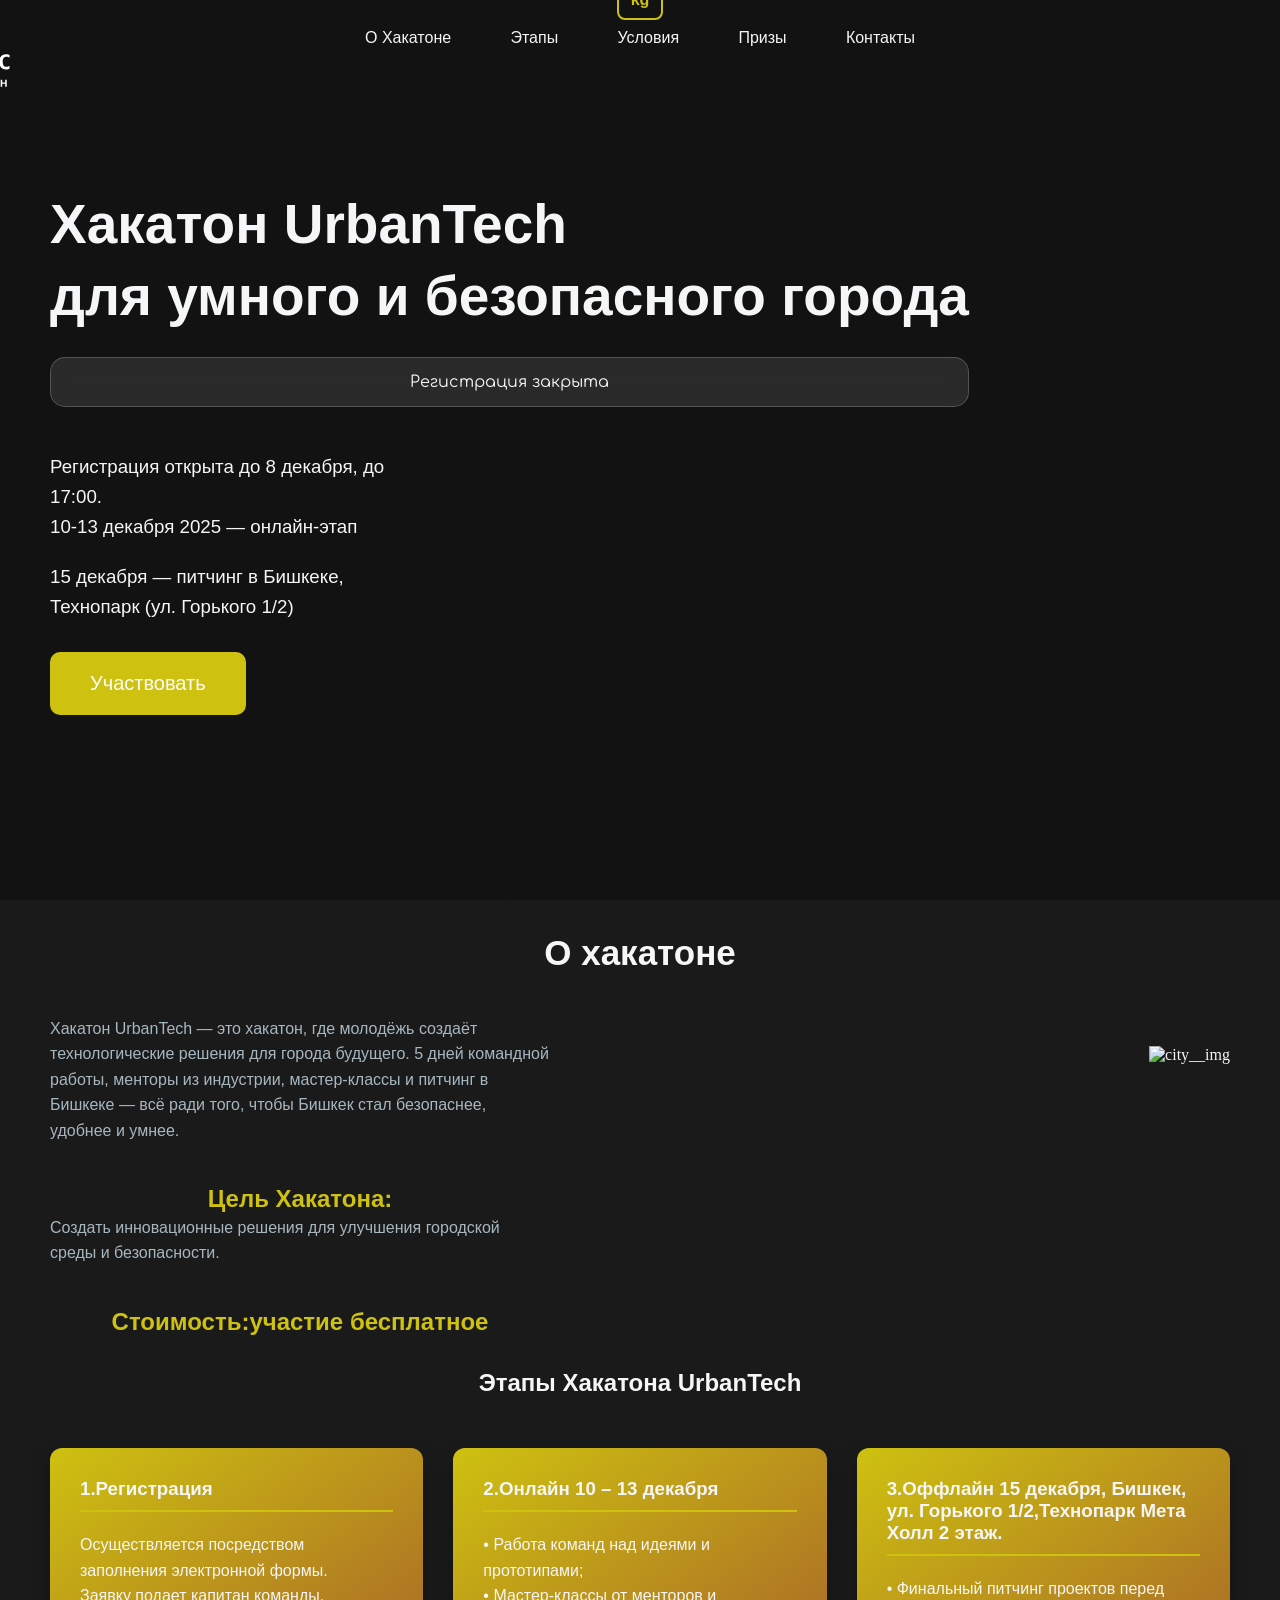
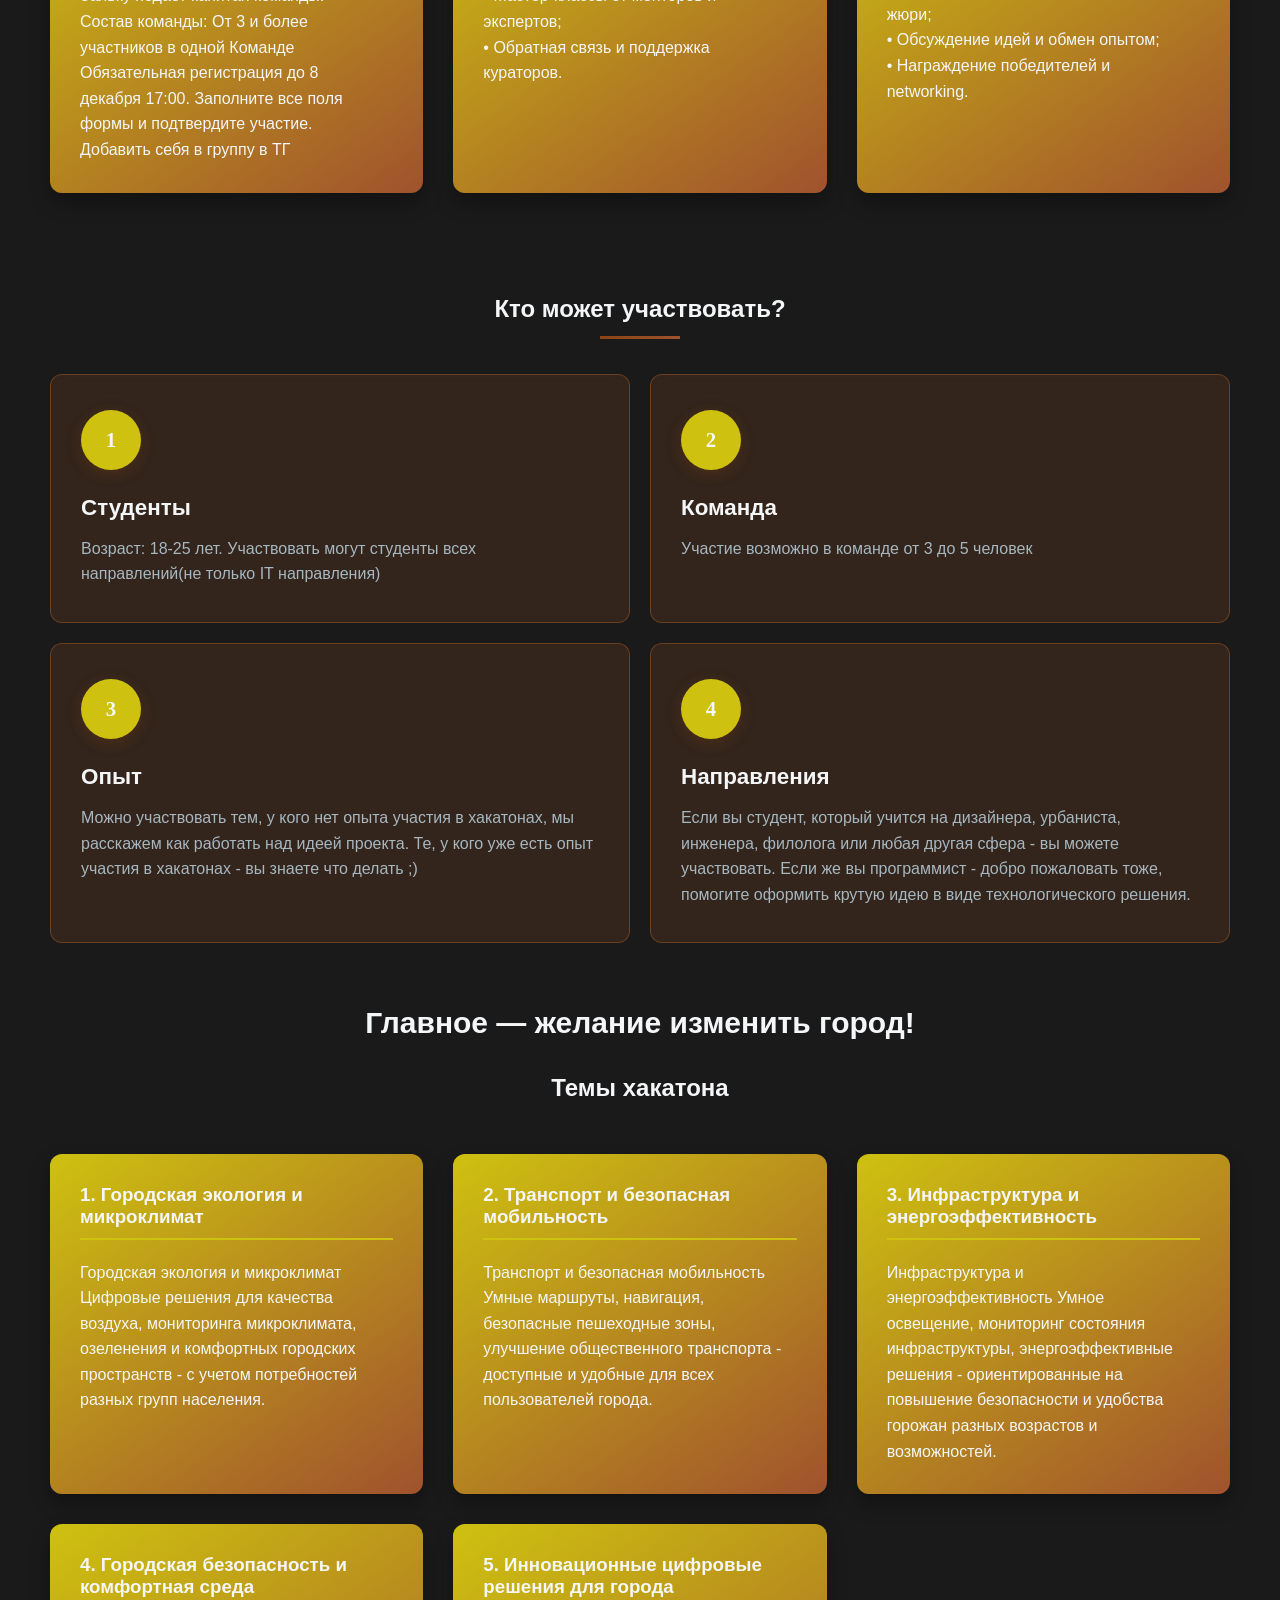
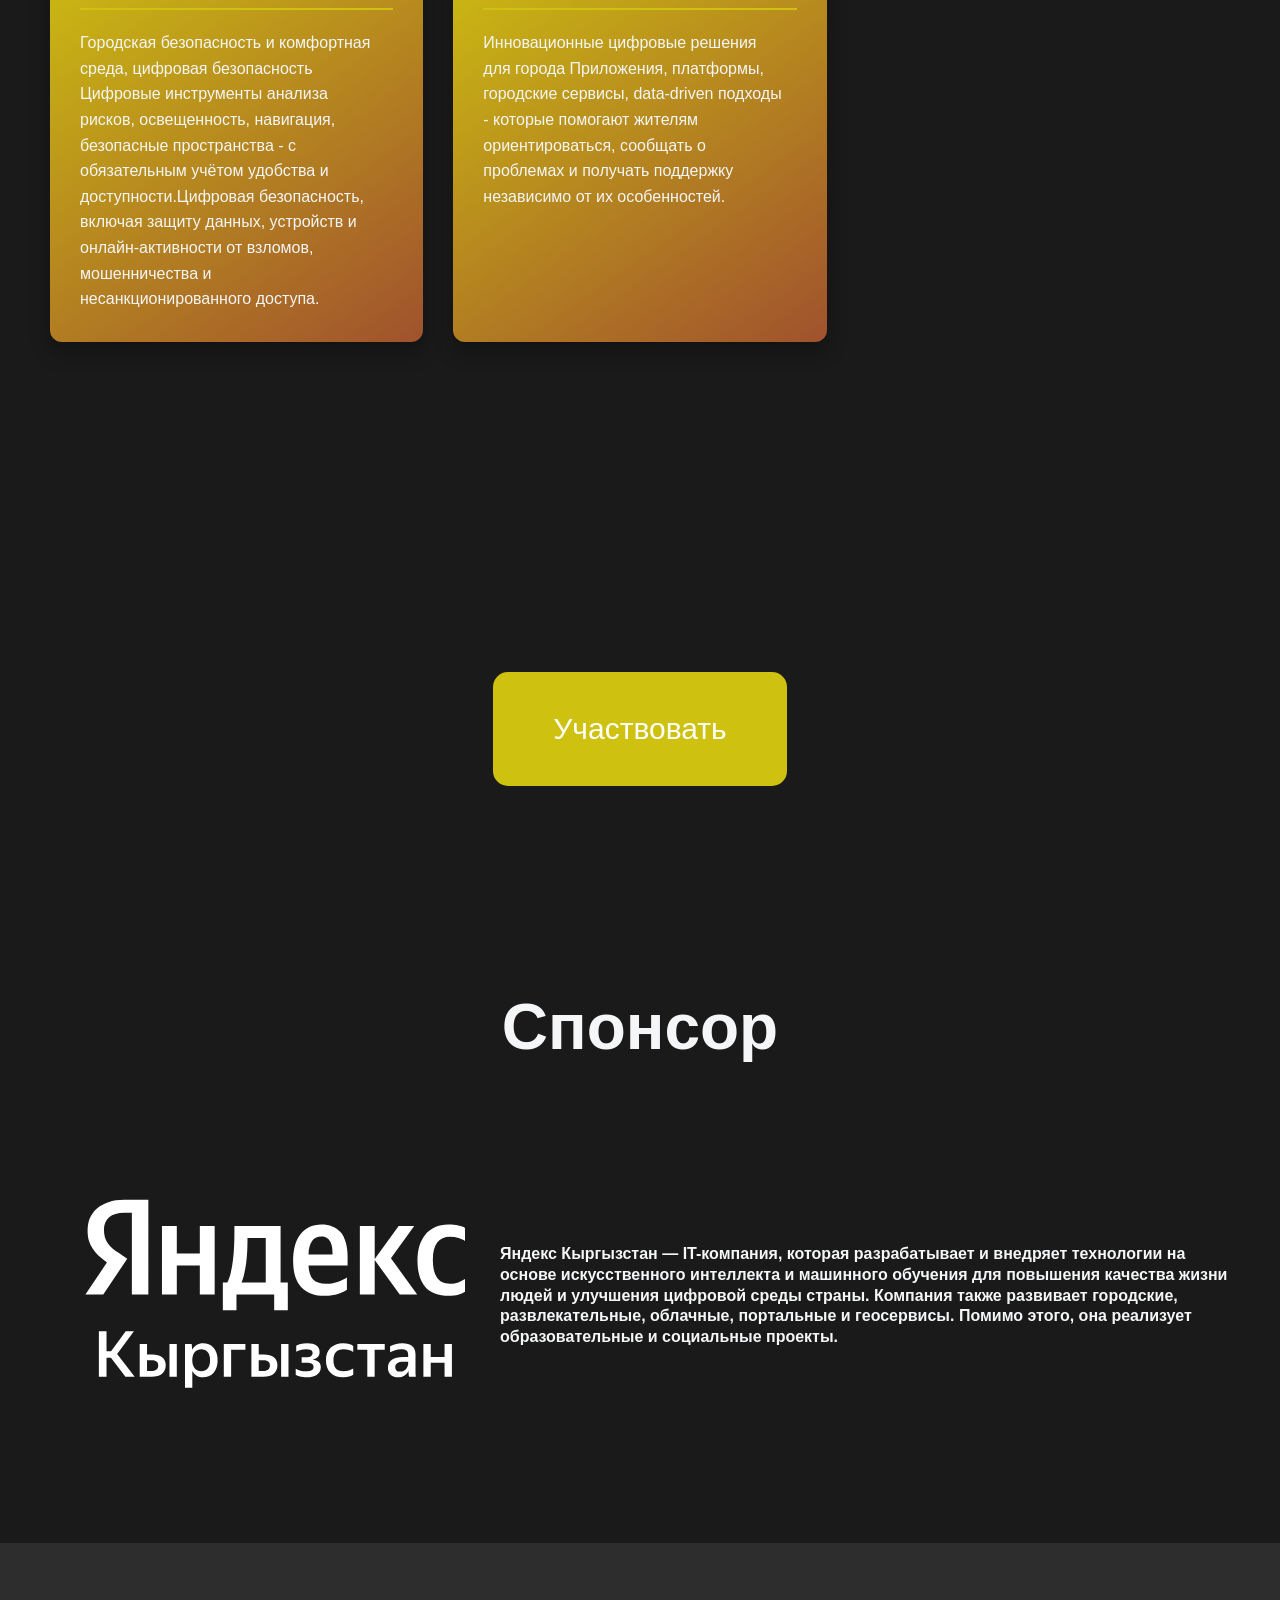
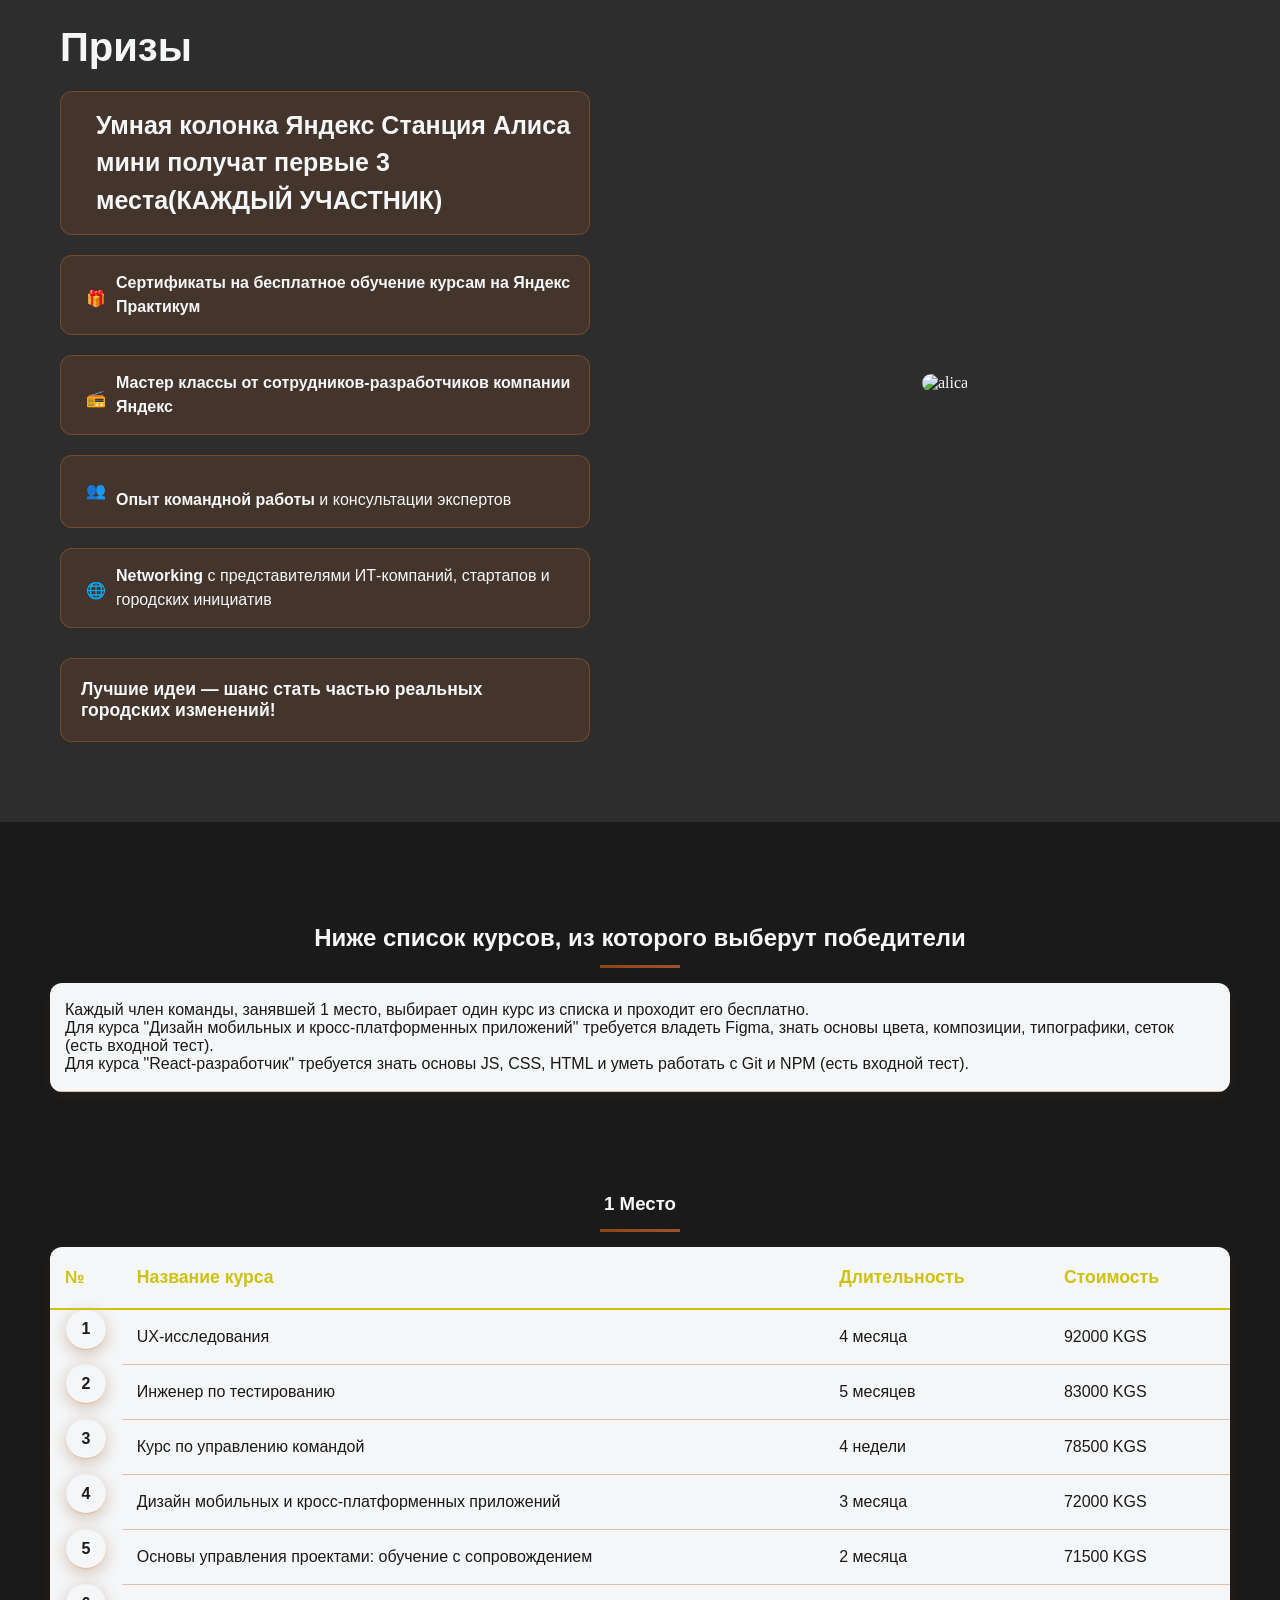
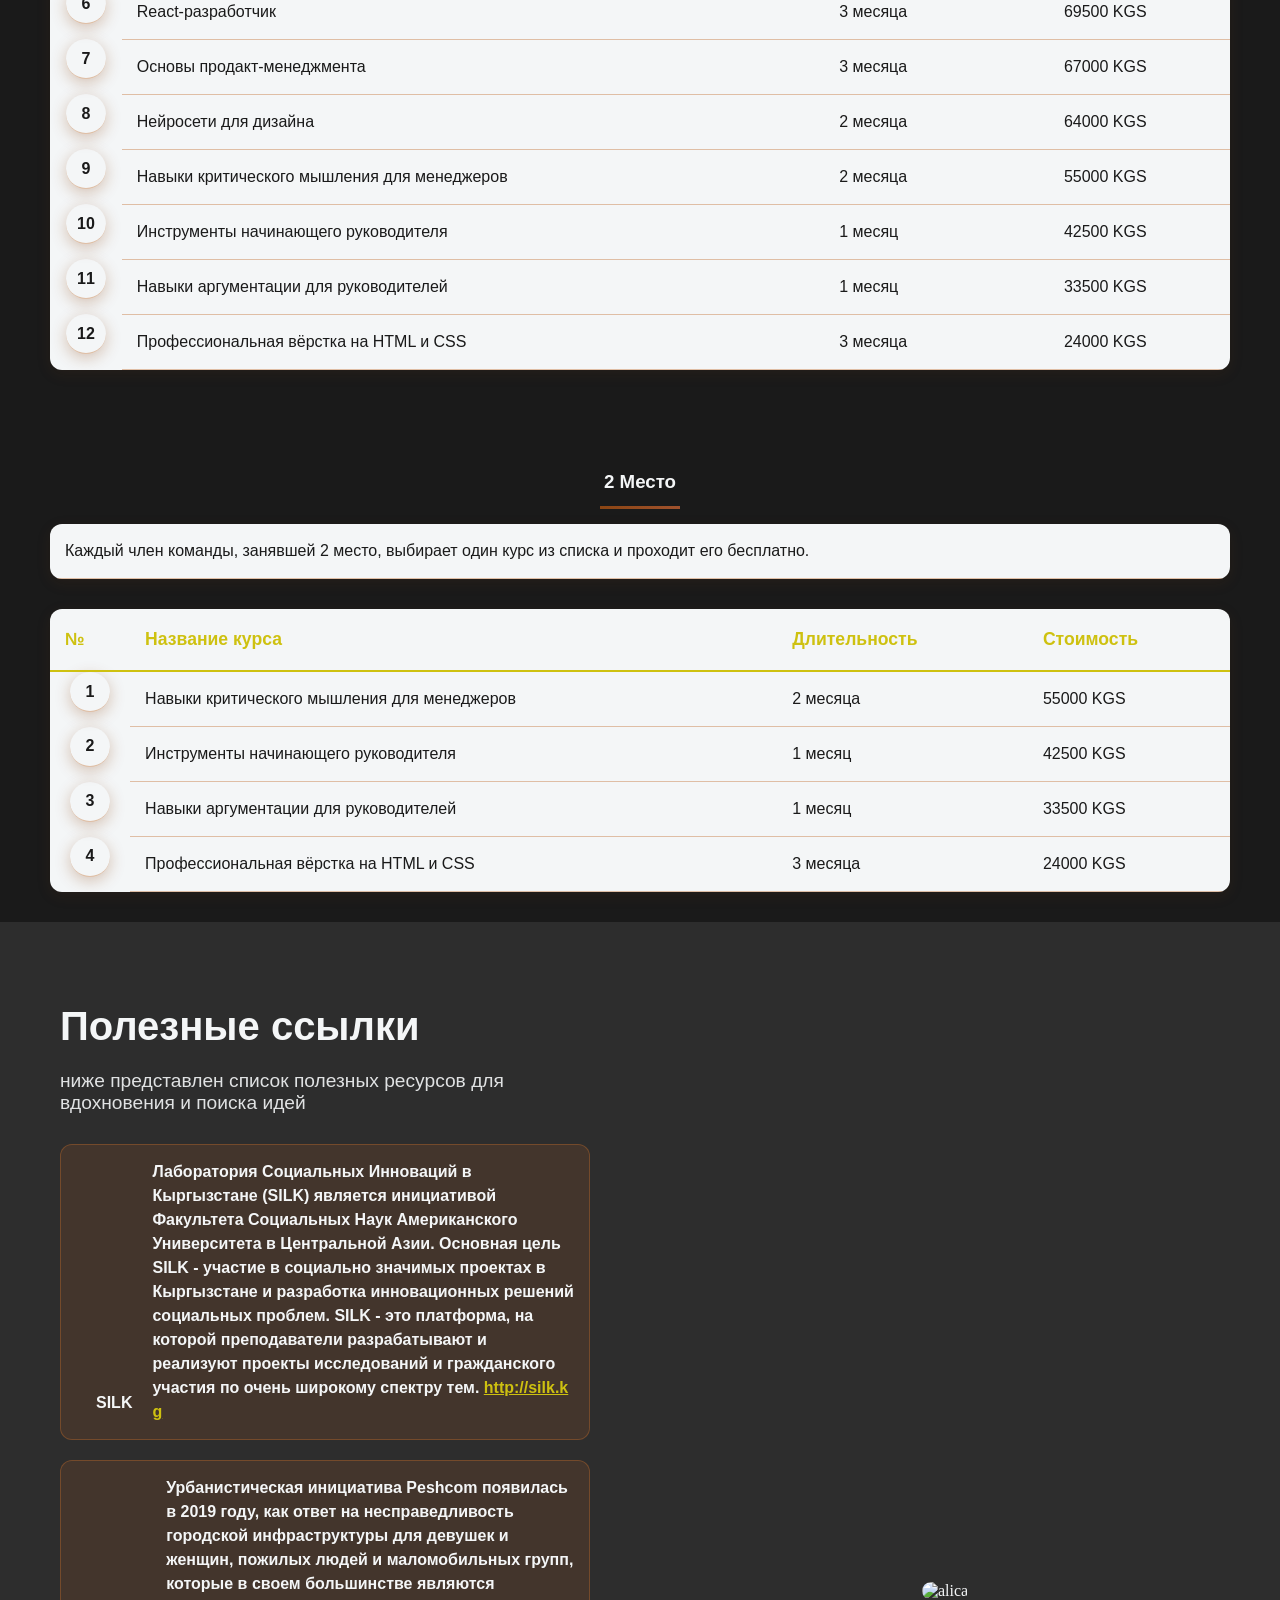
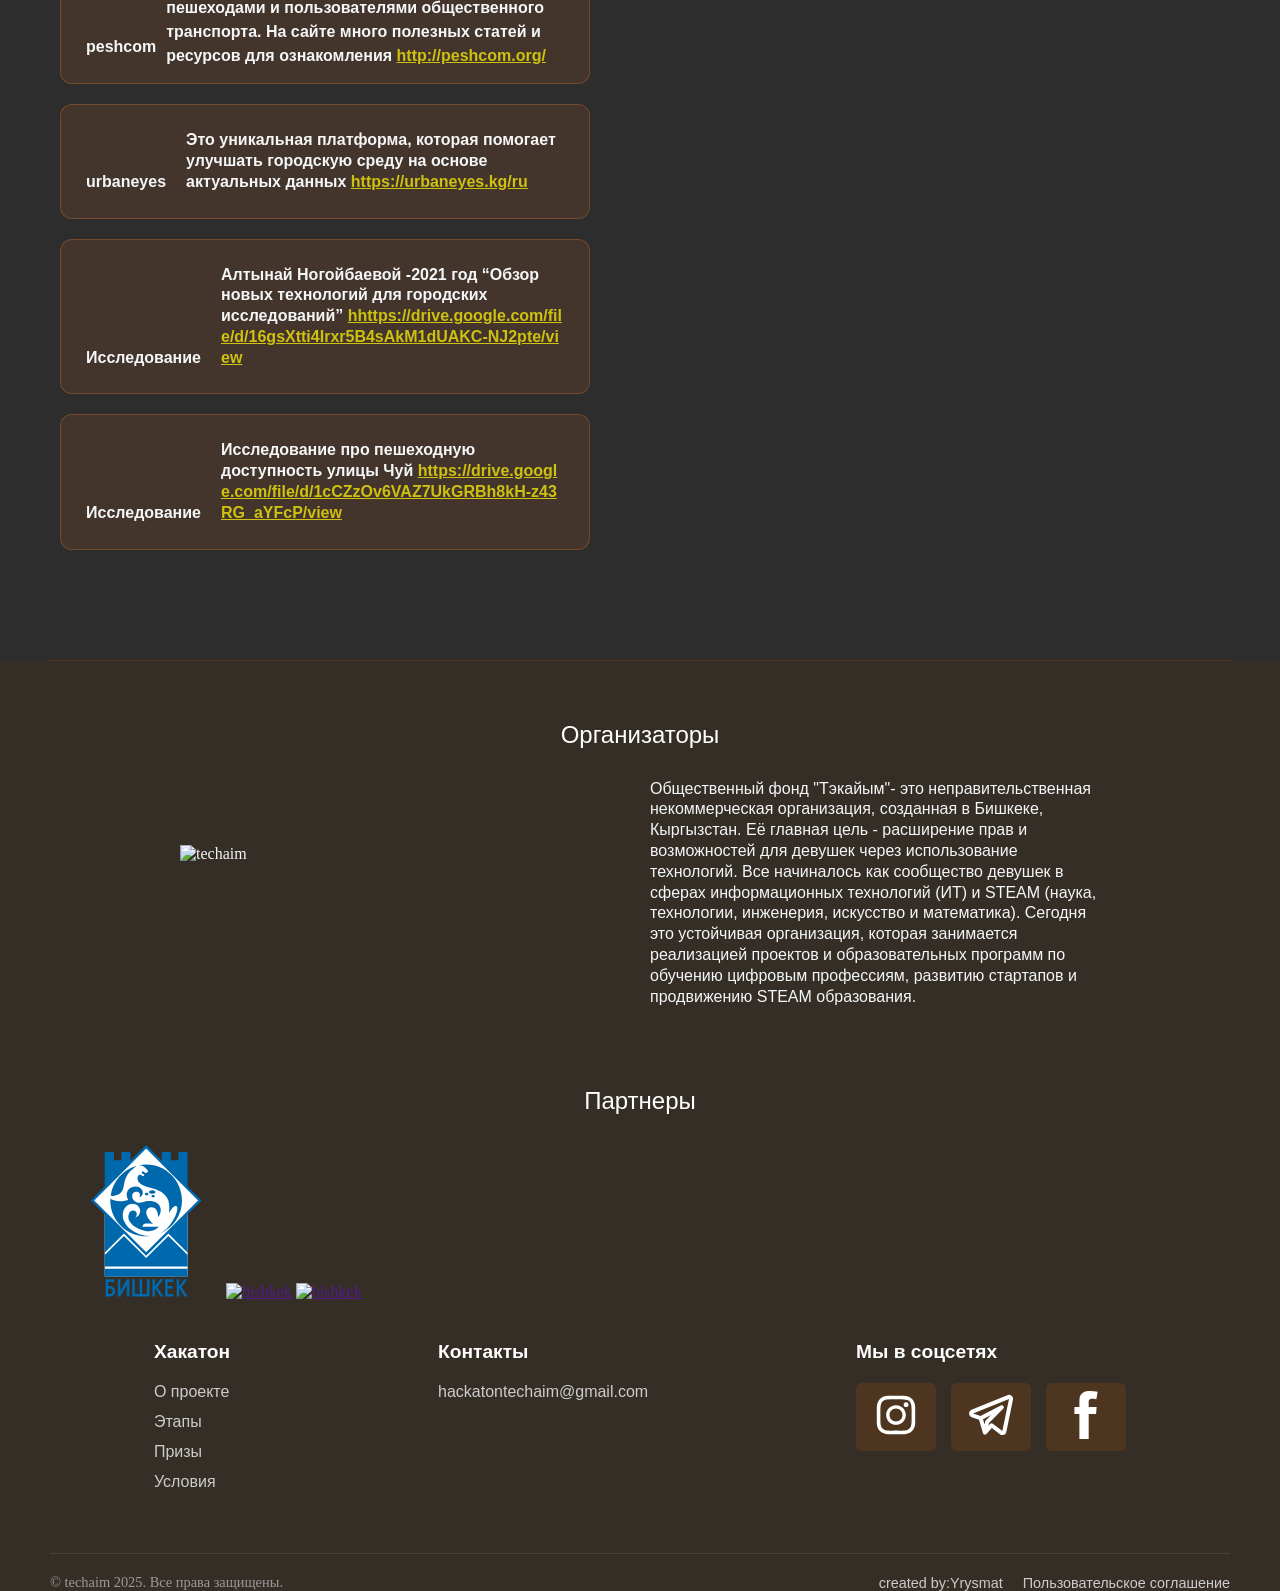
==== index.html @ 23bb6c8f "dgd" ====
<!DOCTYPE html>
<html lang="ru">
  <head>
    <meta charset="UTF-8" />
    <meta name="viewport" content="width=device-width, initial-scale=1" />
    <!-- Основные -->
<title>UrbanTech — хакатон для умного и безопасного города, Бишкек 2025</title>
<meta name="description" content="UrbanTech — хакатон для студентов и молодых специалистов: 10–13 дек (онлайн), финал 15 дек в Бишкеке. Проекты по экологии, транспорту, безопасности.">

<!-- Open Graph -->
<meta property="og:title" content="UrbanTech — хакатон: умный и безопасный город">
<meta property="og:description" content="Создавайте решения для города будущего. Онлайн: 10–13 декабря 2025. Финал: 15 декабря, Технопарк, Бишкек. Призы и поддержка от партнёров.">
<meta property="og:type" content="website">
<meta property="og:url" content="https://your-site.example/">
<meta property="og:image" content="https://your-site.example/img/hero.jpg">
<meta property="og:locale" content="ru_RU">

<!-- Twitter -->
<meta name="twitter:card" content="summary_large_image">
<meta name="twitter:title" content="UrbanTech — хакатон: умный и безопасный город">
<meta name="twitter:description" content="Онлайн 10–13 дек, финал 15 дек в Бишкеке. Решения для экологии, транспорта и безопасности. Участвуй!">
<meta name="twitter:image" content="https://your-site.example/img/hero.jpg">

    <!-- <link rel="stylesheet" href="./css/style.css" /> -->
    <link rel="stylesheet" href="./css/fonts.css" />
    <link rel="preconnect" href="https://fonts.googleapis.com" />
    <link rel="preconnect" href="https://fonts.gstatic.com" crossorigin />
    <link rel="icon" type="image/x-icon" href="./img/log.png">
    <link rel="apple-touch-icon" sizes="180x180" href="./img/log.png">

    <link
      href="https://fonts.googleapis.com/css2?family=Comfortaa:wght@300..700&family=IBM+Plex+Sans:ital,wght@0,100..700;1,100..700&display=swap"
      rel="stylesheet"
    />
  </head>
  <body>
    <header id="header">
      <div class="container">
        <div class="header">
          <button class="header__burger">
            <span class="header__burger-line"></span>
            <span class="header__burger-line"></span>
            <span class="header__burger-line"></span>
          </button>
          <a href="https://ya.ru" class="header__link"
            ><img src="./img/Кыргызстан/Лого.svg" alt="" class="header__img"
          /></a>
          <nav class="header__nav">
            <a class="header__link" href="#hero">О Хакатоне</a>
            <a class="header__link" href="#stages">Этапы</a>
            <a class="header__link" href="#conditions">Условия</a>
            <a class="header__link" href="#prize">Призы</a>
            <a class="header__link" href="#footer">Контакты</a>
          </nav>
          <a class="header__links" href="kg.html">kg</a>
          
        </div>
      </div>
    </header>
    <section id="hero">
      <div class="container">
        <div class="hero">
          <div class="hero__wrapper">
            <h1 class="hero__h1">
              Хакатон <span class="hero__h1-span">UrbanTech</span> <br />
              для умного и безопасного города
            </h1>
            <div class="countdown-timer">
              <div class="countdown-item">
                <span class="countdown-number" id="days">00</span>
                <span class="countdown-label">дней</span>
              </div>
              <div class="countdown-separator">:</div>
              <div class="countdown-item">
                <span class="countdown-number" id="hours">00</span>
                <span class="countdown-label">часов</span>
              </div>
              <div class="countdown-separator">:</div>
              <div class="countdown-item">
                <span class="countdown-number" id="minutes">00</span>
                <span class="countdown-label">мин</span>
              </div>
              <div class="countdown-separator">:</div>
              <div class="countdown-item">
                <span class="countdown-number" id="seconds">00</span>
                <span class="countdown-label">сек</span>
              </div>
            </div>
            <div class="hero__wrappers">
              <h3 class="hero__subtitle">
                 Регистрация открыта до 8 декабря, до 17:00. <br>10-13 декабря 2025 — онлайн-этап
              </h3>
              <h3 class="hero__subtitle">15 декабря — питчинг в Бишкеке, Технопарк (ул. Горького 1/2)</h3>
              <button class="hero__btn" onclick="window.location.href='https://forms.gle/tzse5ar69TwwAR65A'">Участвовать</button>
            </div>
          </div>
        </div>
      </div>
    </section>
    <section id="hacaton">
      <div class="container">
        <h2 class="hacaton__title">О хакатоне</h2>
        <div class="hacaton">
          <div class="hacaton__wrapper">
            <div class="hacaton__text">
              Хакатон UrbanTech — это хакатон, где молодёжь создаёт
              технологические решения для города будущего. 5 дней командной
              работы, менторы из индустрии, мастер-классы и питчинг в Бишкеке —
              всё ради того, чтобы Бишкек стал безопаснее, удобнее и умнее.
            </div>
            <h2 class="hacaton__subtitle" id="hacatitle">Цель Хакатона:</h2>
            <div class="hacaton__text">
              Создать инновационные решения для улучшения городской среды и
              безопасности.
              <h2 class="hacaton__subtitle">Стоимость:участие бесплатное</h2>
              
            </div>
          </div>
          <div class="hacaton__wrappers">
            <img src="https://i.ibb.co/YSgDrRB/7.png" alt="city__img" class="hacaton__img" />
          </div>
        </div>
      </div>
    </section>
    <section id="stages">
      <div class="container">
        <div class="stages">
          <h2 class="stages__title">Этапы Хакатона UrbanTech</h2>
          <div class="stages-grid">
            <div class="stages-div">
              <h3 class="stages__subtitle">1.Регистрация</h3>
              <p class="stages__text">
                Осуществляется посредством заполнения электронной формы. Заявку
                подает капитан команды. Состав команды: От 3 и более участников
                в одной Команде <br />
                Обязательная регистрация до 8 декабря 17:00. Заполните все поля
              формы и подтвердите участие. Добавить себя в группу в ТГ
              </p>
            </div>
            <div class="stages-div">
              <h3 class="stages__subtitle">2.Онлайн 10 – 13 декабря</h3>
              <p class="stages__text">
                • Работа команд над идеями и прототипами; <br />• Мастер-классы
                от менторов и экспертов; <br />• Обратная связь и поддержка
                кураторов.
              </p>
            </div>
            <div class="stages-div">
              <h3 class="stages__subtitle">
                3.Оффлайн 15 декабря, Бишкек,  ул. Горького 1/2,Технопарк Мета Холл 2 этаж.
              </h3>
              <p class="stages__text">
                • Финальный питчинг проектов перед жюри; <br />• Обсуждение идей
                и обмен опытом; <br />• Награждение победителей и networking.
              </p>
            </div>
          </div>
        </div>
      </div>
    </section>

    <section id="conditions">
      <div class="container">
        <h2 class="conditions__title">Кто может участвовать?</h2>
        <div class="conditions">
          <div class="conditions__card">
            <div class="conditions__icon">1</div>
            <h3 class="conditions__card-title">Студенты</h3>
            <p class="conditions__card-text">
              Возраст: 18-25 лет. Участвовать могут студенты всех
                направлений(не только IT направления) 
            </p>
          </div>
          <div class="conditions__card">
            <div class="conditions__icon">2</div>
            <h3 class="conditions__card-title">Команда</h3>
            <p class="conditions__card-text">
              Участие возможно в команде от 3 до 5 человек
            </p>
          </div>

          <div class="conditions__card">
            <div class="conditions__icon">3</div>
            <h3 class="conditions__card-title">Опыт</h3>
            <p class="conditions__card-text">
              Можно участвовать тем, у кого нет опыта участия в хакатонах, мы расскажем как работать над идеей проекта. Те, у кого уже есть опыт участия в хакатонах - вы знаете что делать ;) 
            </p>
          </div>

          <div class="conditions__card">
            <div class="conditions__icon">4</div>
            <h3 class="conditions__card-title">Направления</h3>
            <p class="conditions__card-text">
              Если вы студент, который учится на дизайнера, урбаниста, инженера, филолога или любая другая сфера - вы можете участвовать. Если же вы программист - добро пожаловать тоже, помогите оформить крутую идею в виде технологического решения.
              
            </p>
          </div>

          <h3 class="conditions__card-h3">Главное — желание изменить город!</h3>
        </div>
      </div>
    </section>
    <section id="stages">
      <div class="container">
        <div class="stages">
          <h2 class="stages__title">Темы хакатона</h2>
          <div class="stages-grid">
            <div class="stages-div">
              <h3 class="stages__subtitle">
                1. Городская экология и микроклимат
              </h3>
              <p class="stages__text">
                Городская экология и микроклимат Цифровые решения для
                качества воздуха, мониторинга микроклимата, озеленения и
                комфортных городских пространств - с учетом потребностей разных
                групп населения.
              </p>
            </div>
            <div class="stages-div">
              <h3 class="stages__subtitle">
                2. Транспорт и безопасная мобильность
              </h3>
              <p class="stages__text">
                 Транспорт и безопасная мобильность Умные маршруты, навигация,
                безопасные пешеходные зоны, улучшение общественного транспорта -
                доступные и удобные для всех пользователей города.
              </p>
            </div>
            <div class="stages-div">
              <h3 class="stages__subtitle">
                3. Инфраструктура и энергоэффективность
              </h3>
              <p class="stages__text">
                 Инфраструктура и энергоэффективность Умное освещение,
                мониторинг состояния инфраструктуры, энергоэффективные решения -
                ориентированные на повышение безопасности и удобства горожан
                разных возрастов и возможностей.
              </p>
            </div>
            <div class="stages-div">
              <h3 class="stages__subtitle">
                4. Городская безопасность и комфортная среда
              </h3>
              <p class="stages__text">
                Городская безопасность и комфортная среда, цифровая
                безопасность Цифровые инструменты анализа рисков, освещенность,
                навигация, безопасные пространства - с обязательным учётом
                удобства и доступности.Цифровая безопасность, включая защиту
                данных, устройств и онлайн-активности от взломов, мошенничества
                и несанкционированного доступа.
              </p>
            </div>
            <div class="stages-div">
              <h3 class="stages__subtitle">
                5. Инновационные цифровые решения для города
              </h3>
              <p class="stages__text">
                 Инновационные цифровые решения для города Приложения,
                платформы, городские сервисы, data-driven подходы - которые
                помогают жителям ориентироваться, сообщать о проблемах и
                получать поддержку независимо от их особенностей.
              </p>
            </div>
          </div>
        </div>
      </div>
    </section>
   
   
    <div class="container">
      <div class="btn"><button class="btn_t" onclick="window.location.href='https://forms.gle/tzse5ar69TwwAR65A'">Участвовать</button></div>
    </div>
    <section class="yandex">
      <div class="container">
        <h2 class="yandex__h2">Спонсор</h2>
        <div class="yandex">
          <div class="yandex__wrap">
            <a href="https://ya.ru" class="yandex__link"
              ><img
                src="./img/Кыргызстан/Лого.svg"
                class="yandex__img"
                alt="yandex"
              />
            </a>
          </div>
          <div class="yandex__wrapper">
            <h2 class="yandex__title">
              
            </h2>
            <p class="yandex__title">
              Яндекс Кыргызстан — IT-компания, которая разрабатывает и внедряет
              технологии на основе искусственного интеллекта и машинного
              обучения для повышения качества жизни людей и улучшения цифровой
              среды страны. Компания также развивает городские, развлекательные,
              облачные, портальные и геосервисы. Помимо этого, она реализует
              образовательные и социальные проекты.
            </p>
          </div>
        </div>
      </div>
    </section>
    <section class="prize" id="prize">
      <div class="container">
        <div class="prize__content">
          <h2 class="prize__title">Призы </h2>

          <ul class="prize__list">
            <li class="prize__item">
              <span class="prize__icon"><i class="fa-solid fa-award"></i></span>
              <div class="prize__texts">
                <strong
                  >Умная колонка Яндекс Станция Алиса мини получат первые 3
                  места(КАЖДЫЙ УЧАСТНИК)</strong
                >
              </div>
            </li>

            <li class="prize__item">
              <span class="prize__icon">🎁</span>
              <div class="prize__text">
                <strong
                  >Сертификаты на бесплатное обучение курсам на Яндекс Практикум
                </strong>
              </div>
            </li>

            <li class="prize__item">
              <span class="prize__icon">📻</span>
              <div class="prize__text">
                <strong
                  >Мастер классы от сотрудников-разработчиков компании
                  Яндекс</strong
                >
              </div>
            </li>

            <li class="prize__item">
              <span class="prize__icon">👥</span>
              <div class="prize__text">
                <strong>Опыт командной работы</strong> и консультации экспертов
              </div>
            </li>

            <li class="prize__item">
              <span class="prize__icon">🌐</span>
              <div class="prize__text">
                <strong>Networking</strong> с представителями ИТ-компаний,
                стартапов и городских инициатив
              </div>
            </li>
          </ul>

          <div class="prize__highlight">
            Лучшие идеи — шанс стать частью реальных городских изменений!
          </div>
        </div>

        <div class="prize__visual">
          <div class="prize__image">
            <img src="https://i.ibb.co/p6pmJTKW/alica.jpg" alt="alica" class="prize__img" />
          </div>
        </div>
      </div>
    </section>
    <section id="conditions">
      <div class="container">
        <h2 class="conditions__title">
          Ниже список курсов, из которого выберут победители
        </h2>
        <div class="conditions-info">
          <table>
            <tbody>
              <tr>
                <td>
                  Каждый член команды, занявшей 1 место, выбирает один курс из
                  списка и проходит его бесплатно. <br />
                  Для курса "Дизайн мобильных и кросс-платформенных приложений"
                  требуется владеть Figma, знать основы цвета, композиции,
                  типографики, сеток (есть входной тест). <br />
                  Для курса "React-разработчик" требуется знать основы JS, CSS,
                  HTML и уметь работать с Git и NPM (есть входной тест).
                </td>
              </tr>
            </tbody>
          </table>
        </div>
        <h3 class="conditions__subtitle">1 Место</h3>
        <div class="conditions-table">
          <table>
            <thead>
              <tr>
                <th>№</th>
                <th>Название курса</th>
                <th>Длительность</th>
                <th>Стоимость</th>
              </tr>
            </thead>
            <tbody>
              <tr>
                <td class="conditions-table__number">1</td>
                <td>
                  <a
                    href="https://practicum.yandex.ru/user-experience-research/?from=catalog"
                    class="conditions-info-a"
                    >UX‑исследования</a
                  >
                </td>
                <td>4 месяца</td>
                <td>92000 KGS</td>
              </tr>
              <tr>
                <td class="conditions-table__number">2</td>
                <td>
                  <a
                    href="https://practicum.yandex.ru/courses/qa-engineer-test/?from=catalog"
                    class="conditions-info-a"
                    >Инженер по тестированию</a
                  >
                </td>
                <td>5 месяцев</td>
                <td>83000 KGS</td>
              </tr>
              <tr>
                <td class="conditions-table__number">3</td>
                <td>
                  <a
                    href="https://practicum.yandex.ru/team-management/?from=catalog"
                    class="conditions-info-a"
                    >Курс по управлению командой</a
                  >
                </td>
                <td>4 недели</td>
                <td>78500 KGS</td>
              </tr>
              <tr>
                <td class="conditions-table__number">4</td>
                <td>
                  <a
                    href="https://practicum.yandex.ru/mobile-app-design/"
                    class="conditions-info-a"
                    >Дизайн мобильных и кросс-платформенных приложений</a
                  >
                </td>
                <td>3 месяца</td>
                <td>72000 KGS</td>
              </tr>
              <tr>
                <td class="conditions-table__number">5</td>
                <td>
                  <a
                    href="https://practicum.yandex.ru/project-management-basics/?from=catalog"
                    class="conditions-info-a"
                    >Основы управления проектами: обучение с сопровождением</a
                  >
                </td>
                <td>2 месяца</td>
                <td>71500 KGS</td>
              </tr>
              <tr>
                <td class="conditions-table__number">6</td>
                <td>
                  <a
                    href="https://practicum.yandex.ru/react/?from=catalog"
                    class="conditions-info-a"
                    >React-разработчик</a
                  >
                </td>
                <td>3 месяца</td>
                <td>69500 KGS</td>
              </tr>
              <tr>
                <td class="conditions-table__number">7</td>
                <td>
                  <a
                    href="https://practicum.yandex.ru/product-approach/?from=catalog"
                    class="conditions-info-a"
                    >Основы продакт-менеджмента</a
                  >
                </td>
                <td>3 месяца</td>
                <td>67000 KGS</td>
              </tr>
              <tr>
                <td class="conditions-table__number">8</td>
                <td>
                  <a
                    href="https://practicum.yandex.ru/ai-tools-for-designers/?from=catalog"
                    class="conditions-info-a"
                    >Нейросети для дизайна</a
                  >
                </td>
                <td>2 месяца</td>
                <td>64000 KGS</td>
              </tr>
              <tr>
                <td class="conditions-table__number">9</td>
                <td>
                  <a
                    href="https://practicum.yandex.ru/thinking/?from=catalog"
                    class="conditions-info-a"
                    >Навыки критического мышления для менеджеров</a
                  >
                </td>
                <td>2 месяца</td>
                <td>55000 KGS</td>
              </tr>
              <tr>
                <td class="conditions-table__number">10</td>
                <td>
                  <a
                    href="https://practicum.yandex.ru/catalog/?from=main_programming_card&searchText=инструменты+начинающего+руководителя"
                    class="conditions-info-a"
                    >Инструменты начинающего руководителя</a
                  >
                </td>
                <td>1 месяц</td>
                <td>42500 KGS</td>
              </tr>
              <tr>
                <td class="conditions-table__number">11</td>
                <td>
                  <a
                    href="https://practicum.yandex.ru/argumentation/?from=catalog"
                    class="conditions-info-a"
                    >Навыки аргументации для руководителей</a
                  >
                </td>
                <td>1 месяц</td>
                <td>33500 KGS</td>
              </tr>
              <tr>
                <td class="conditions-table__number">12</td>
                <td>
                  <a
                    href="https://practicum.yandex.ru/html-css/?from=catalog"
                    class="conditions-info-a"
                    >Профессиональная вёрстка на HTML и CSS</a
                  >
                </td>
                <td>3 месяца</td>
                <td>24000 KGS</td>
              </tr>
            </tbody>
          </table>
        </div>

        <h3 class="conditions__subtitle">2 Место</h3>
        <div class="conditions-info">
          <table>
            <tbody>
              <tr>
                <td>
                  Каждый член команды, занявшей 2 место, выбирает один курс из
                  списка и проходит его бесплатно.
                </td>
              </tr>
            </tbody>
          </table>
        </div>
        <div class="conditions-table">
          <table>
            <thead>
              <tr>
                <th>№</th>
                <th>Название курса</th>
                <th>Длительность</th>
                <th>Стоимость</th>
              </tr>
            </thead>
            <tbody>
              <tr>
                <td class="conditions-table__number">1</td>
                <td>
                  <a
                    href="https://practicum.yandex.ru/thinking/?from=catalog"
                    class="conditions-info-a"
                    >Навыки критического мышления для менеджеров</a
                  >
                </td>
                <td>2 месяца</td>
                <td>55000 KGS</td>
              </tr>
              <tr>
                <td class="conditions-table__number">2</td>
                <td>
                  <a
                    href="https://practicum.yandex.ru/catalog/?from=main_programming_card&searchText=инструменты+начинающего+руководителя"
                    class="conditions-info-a"
                    >Инструменты начинающего руководителя</a
                  >
                </td>
                <td>1 месяц</td>
                <td>42500 KGS</td>
              </tr>
              <tr>
                <td class="conditions-table__number">3</td>
                <td>
                  <a
                    href="https://practicum.yandex.ru/argumentation/?from=catalog"
                    class="conditions-info-a"
                    >Навыки аргументации для руководителей</a
                  >
                </td>
                <td>1 месяц</td>
                <td>33500 KGS</td>
              </tr>
              <tr>
                <td class="conditions-table__number">4</td>
                <td>
                  <a
                    href="https://practicum.yandex.ru/html-css/?from=catalog"
                    class="conditions-info-a"
                    >Профессиональная вёрстка на HTML и CSS</a
                  >
                </td>
                <td>3 месяца</td>
                <td>24000 KGS</td>
              </tr>
            </tbody>
          </table>
        </div>

      
      </div>
    </section>
    <section class="prize">
      <div class="container">
        <div class="prize__content">
          <h2 class="prize__title">Полезные ссылки </h2>
          <p class="prize__subtitle"> ниже представлен список полезных ресурсов для вдохновения и поиска идей</p>

          <ul class="prize__list">
            <li class="prize__item">
              <a href="http://silk.kg" class="prize__icon"
                ><span class="prize__icon">SILK</span></a
              >
              <div class="prize__text">
                <strong
                  >Лаборатория Социальных Инноваций в Кыргызстане (SILK)
                  является инициативой Факультета Социальных Наук Американского
                  Университета в Центральной Азии. Основная цель SILK - участие
                  в социально значимых проектах в Кыргызстане и разработка
                  инновационных решений социальных проблем. SILK - это
                  платформа, на которой преподаватели разрабатывают и реализуют
                  проекты исследований и гражданского участия по очень широкому
                  спектру тем.
                  <a href="http://silk.kg" class="prize__link"
                    >http://silk.kg</a
                  ></strong
                >
              </div>
            </li>

            <li class="prize__item">
              <a href="https://peshcom.org/" class="prize__icon">peshcom</a>
              <div class="prize__text">
                <strong
                  >Урбанистическая инициатива Peshcom появилась в 2019 году, как ответ на несправедливость городской инфраструктуры для девушек и женщин, пожилых людей и маломобильных групп, которые в своем большинстве являются пешеходами и пользователями общественного транспорта.
                  На сайте много полезных статей и ресурсов для ознакомления
                  <a href="http://peshcom.org/" class="prize__link"
                    >http://peshcom.org/</a
                  ></strong
                >
              </div>
            </li>

            <li class="prize__item">
              <a href="https://urbaneyes.kg/ru" class="prize__icon">urbaneyes</a>
            
                <span class="prize__icon"
                  > Это уникальная платформа, которая помогает улучшать
                  городскую среду на основе актуальных данных
                  <a href="https://urbaneyes.kg/ru" class="prize__link"
                    >https://urbaneyes.kg/ru</a
                  ></span
                >
              <div class="prize__text"></div>
            </li>

            <li class="prize__item">
              <a href="https://drive.google.com/file/d/16gsXtti4Irxr5B4sAkM1dUAKC-NJ2pte/view" class="prize__icon">Исследование</a>
              
                <span class="prize__icon">
                   Алтынай Ногойбаевой -2021 год “Обзор новых
                  технологий для городских исследований” <a
                  href="https://drive.google.com/file/d/16gsXtti4Irxr5B4sAkM1dUAKC-NJ2pte/view"
                  class="prize__link"
                  >hhttps://drive.google.com/file/d/16gsXtti4Irxr5B4sAkM1dUAKC-NJ2pte/view</a
                ></span
                
               
              >
            </li>

            <li class="prize__item">
              <a href="https://drive.google.com/file/d/1cCZzOv6VAZ7UkGRBh8kH-z43RG_aYFcP/view" class="prize__icon">Исследование</a>
              <span class="prize__icon"
                  >Исследование про пешеходную доступность улицы Чуй <a
                  href="https://drive.google.com/file/d/1cCZzOv6VAZ7UkGRBh8kH-z43RG_aYFcP/view"
                  class="prize__link"
                  >https://drive.google.com/file/d/1cCZzOv6VAZ7UkGRBh8kH-z43RG_aYFcP/view</a
                ></span
                >
            </li>
          </ul>
        </div>

        <div class="prize__visual">
          <div class="prize__image">
            <img
              src="https://i.ibb.co/tPzNdqkC/silk-full-white.png"
              alt="alica"
              class="prize__img"
            />
          </div>
        </div>
      </div>
    </section>
    <footer id="footer">
      <div class="container">
        <div class="footer">
          <h2 class="footer__partners-title">Организаторы</h2>
          <div class="footer__div">
            <img src="https://i.ibb.co/gMmcDGQR/clean.png" alt="techaim" class="footer__image" />
            <p class="footer__text">
              Общественный фонд "Тэкайым"- это неправительственная
              некоммерческая организация, созданная в Бишкеке, Кыргызстан. Её
              главная цель - расширение прав и возможностей для девушек через
              использование технологий. Все начиналось как сообщество девушек в
              сферах информационных технологий (ИТ) и STEAM (наука, технологии,
              инженерия, искусство и математика). Сегодня это устойчивая
              организация, которая занимается реализацией проектов и
              образовательных программ по обучению цифровым профессиям, развитию
              стартапов и продвижению STEAM образования.
            </p>
          </div>
          <div class="footer__orgainz"></div>
          <h2 class="footer__partners-title">Партнеры</h2>
          <div class="footer__imgage">
            <a href="" class="footer__link"
              ><img
                src="./img/Coat_of_arms_of_Bishkek_Kyrgyzstan.svg"
                alt="bishkek"
                class="footer__img"
            /></a>
            <a href="" class="footer__link"
              ><img
                src="https://i.ibb.co/Gv21nQ7B/image.png"
                alt="bishkek"
                class="footer__img"
                id="liga"
            /></a>
            <a href="" class="footer__link"
              ><img
                src="https://i.ibb.co/7xykm6S0/photo-5278261004741578068-x.jpg"
                alt="bishkek"
                class="footer__img"
                id="ligaa"
            /></a>
          </div>
        </div>

        <!-- Основной блок с информацией -->
        <div class="footer__main-content">
          <!-- Навигация -->
          <nav class="footer__nav">
            <h3 class="footer__nav-title">Хакатон</h3>
            <ul class="footer__nav-list">
              <li><a href="#" class="footer__nav-link">О проекте</a></li>
              <li><a href="#" class="footer__nav-link">Этапы</a></li>
              <li><a href="#" class="footer__nav-link">Призы</a></li>
              <li><a href="#" class="footer__nav-link">Условия</a></li>
            </ul>
          </nav>

          <!-- Контакты -->
          <div class="footer__contacts">
            <h3 class="footer__contacts-title">Контакты</h3>
            <address class="footer__address">
              <p class="footer__contact-item">
                <a
                  href="mailto:hackatontechaim@gmail.com"
                  class="footer__contact-link"
                  >hackatontechaim@gmail.com</a
                >
              </p>
            </address>
          </div>

          <!-- Соцсети -->
          <div class="footer__social">
            <h3 class="footer__social-title">Мы в соцсетях</h3>
            <div class="footer__social-links">
              <a
                href="https://www.instagram.com/techaim.kg/"
                class="footer__social-link"
                aria-label="Instagram"
                ><img src="./img/instagram-svgrepo-com.svg" alt="instagram" class="footer__images"></a
              >
              <a href="#" class="footer__social-link" aria-label="Telegram"
                ><img src="./img/telegram-alt-svgrepo-com.svg" alt="tg" class="footer__images"></a
              >
              <a
                href="https://www.facebook.com/techaim.kg/"
                class="footer__social-link"
                aria-label="Facebook"
                ><img src="./img/facebook-svgrepo-com.svg" alt="facebook" class="footer__images"></a
              >
            </div>
          </div>
        </div>

        <!-- Нижняя часть с копирайтом -->
        <div class="footer__bottom">
          <p class="footer__copyright">
            &copy; techaim <span id="currentYear">2025</span>. Все права
            защищены.
          </p>
          <div class="footer__legal">
            <a href="https://www.linkedin.com/in/%D1%8B%D1%80%D1%8B%D1%81%D0%BC%D0%B0%D1%82-%D0%BA%D0%BE%D0%BA%D1%83%D0%BD%D0%B1%D0%B0%D0%B5%D0%B2-3805b2362/" class="footer__legal-link"
              >created by:Yrysmat</a
            >
            <a href="#" class="footer__legal-link"
              >Пользовательское соглашение</a
            >
          </div>
        </div>
      </div>
    </footer>
    <script src="js/animation.js"></script>
  </body>
  <!-- Yandex.Metrika counter -->
  <script type="text/javascript">
    (function(m,e,t,r,i,k,a){
        m[i]=m[i]||function(){(m[i].a=m[i].a||[]).push(arguments)};
        m[i].l=1*new Date();
        for (var j = 0; j < document.scripts.length; j++) {if (document.scripts[j].src === r) { return; }}
        k=e.createElement(t),a=e.getElementsByTagName(t)[0],k.async=1,k.src=r,a.parentNode.insertBefore(k,a)
    })(window, document,'script','https://mc.yandex.ru/metrika/tag.js?id=105570492', 'ym');

    ym(105570492, 'init', {ssr:true, webvisor:true, clickmap:true, ecommerce:"dataLayer", accurateTrackBounce:true, trackLinks:true});
  </script>
  <noscript><div><img src="https://mc.yandex.ru/watch/105570492" style="position:absolute; left:-9999px;" alt="" /></div></noscript>
<!-- /Yandex.Metrika counter -->
</html>
---- css/fonts.css ----
* {
  margin: 0;
  box-sizing: border-box;
  padding: 0;
}

:root {
  --bg-primary: #1a1a1a;
  --bg-secondary: #2d2d2d;
  --text-primary: #f4f6f7;
  --text-secondary: #a7b7c0;
  --accent-color: #cec110;
  --header-bg: #2d2d2d;
  --card-bg: rgba(191, 105, 41, 0.15);
  --border-color: rgba(191, 105, 41, 0.4);
  --footer-bg: #1a1a1a;
  --footer-text: #a7b7c0;
}

.hero-title {
  font-family: "Montserrat", sans-serif;
  color: #1e180d;
  font-weight: 700;
  line-height: 1.3;
  font-size: 2.5rem;
}
.theme-dark .hero-title {
  font-family: "Montserrat", sans-serif;
  color: #f4f6f7;
  font-weight: 700;
  line-height: 1.3;
}

.body-text {
  font-family: "Montserrat", sans-serif;
  color: #a7b7c0;
  font-weight: 400;
  line-height: 1.6;
  font-size: 1rem;
}
.theme-dark .body-text {
  font-family: "Montserrat", sans-serif;
  color: #a7b7c0;
  font-weight: 400;
  line-height: 1.6;
}

.highlight-text {
  font-family: "Montserrat", sans-serif;
  color: #bf9d7f;
  font-weight: 400;
  line-height: 1.6;
}

body {
  background: var(--bg-primary);
  color: var(--text-primary);
  transition: all 0.3s ease;
}

#header {
  position: fixed;
  top: 0;
  z-index: 500;
  width: 100%;
  height: 75px;
  background-color: transparent;
  transition: all 0.3s ease;
}
#header.scrolled {
  background-color: var(--bg-secondary);
  box-shadow: 0 2px 10px rgba(0, 0, 0, 0.1);
}
.header {
  display: flex;
  justify-content: center;
  align-items: center;
}
.header__burger {
  display: none;
  position: fixed;
  top: 20px;
  left: 20px;
  z-index: 600;
  flex-direction: column;
  justify-content: center;
  align-items: center;
  width: 45px;
  height: 45px;
  background: var(--bg-secondary);
  border: 2px solid var(--accent-color);
  border-radius: 10px;
  cursor: pointer;
  padding: 0;
  transition: all 0.3s ease;
  box-shadow: 0 4px 15px rgba(0, 217, 255, 0.2);
}
.header__burger:hover {
  background: var(--accent-color);
  transform: scale(1.05);
  box-shadow: 0 6px 20px rgba(0, 217, 255, 0.4);
}
.header__burger:hover .header__burger-line {
  background-color: var(--bg-primary);
}
.header__burger:active {
  transform: scale(0.95);
}
@media (max-width: 767px) {
  .header__burger {
    display: flex;
    top: 15px;
    left: 15px;
    width: 40px;
    height: 40px;
  }
}
.header__burger-line {
  width: 24px;
  height: 2.5px;
  background-color: var(--accent-color);
  border-radius: 2px;
  transition: all 0.3s cubic-bezier(0.68, -0.55, 0.265, 1.55);
  position: relative;
}
.header__burger-line:not(:last-child) {
  margin-bottom: 5px;
}
.header__burger--active {
  background: var(--accent-color);
  border-color: var(--accent-color);
  transform: rotate(90deg);
}
.header__burger--active .header__burger-line {
  background-color: var(--bg-primary);
}
.header__burger--active .header__burger-line:nth-child(1) {
  transform: rotate(45deg) translate(7px, 7px);
}
.header__burger--active .header__burger-line:nth-child(2) {
  opacity: 0;
  transform: translateX(-20px);
}
.header__burger--active .header__burger-line:nth-child(3) {
  transform: rotate(-45deg) translate(7px, -7px);
}
.header__img {
  width: 96px;
  height: 98px;
  position: absolute;
  right: 600px;
}
@media (min-width: 768px) and (max-width: 1023px) {
  .header__img {
    right: 300px;
  }
}
@media (max-width: 767px) {
  .header__img {
    right: 50px;
    top: 0;
    left: 20px;
    position: relative;
    display: block;
  }
}
.header__nav {
  position: fixed;
  display: flex;
  justify-content: space-between;
  top: 0;
  width: 600px;
  padding: 25px;
}
@media (max-width: 767px) {
  .header__nav {
    position: fixed;
    top: 0;
    right: -100%;
    height: 100vh;
    width: 75%;
    max-width: 320px;
    background: linear-gradient(135deg, var(--bg-secondary) 0%, var(--bg-primary) 100%);
    flex-direction: column;
    justify-content: center;
    align-items: center;
    gap: 35px;
    padding: 40px 20px;
    transition: right 0.5s cubic-bezier(0.68, -0.55, 0.265, 1.55);
    box-shadow: -8px 0 25px rgba(0, 0, 0, 0.5);
    border-left: 2px solid var(--accent-color);
  }
  .header__nav::before {
    content: "";
    position: absolute;
    top: 0;
    left: 0;
    width: 100%;
    height: 100%;
    background: radial-gradient(circle at top right, rgba(0, 217, 255, 0.1) 0%, transparent 70%);
    pointer-events: none;
  }
}
@media (max-width: 767px) {
  .header__nav--active {
    right: 0;
  }
}
.header__link {
  font-family: "Montserrat", sans-serif;
  color: #a7b7c0;
  font-weight: 400;
  line-height: 1.6;
  color: var(--text-primary);
  text-decoration: none;
  transition: all 0.2s ease;
  position: relative;
}
.header__link::after {
  content: "";
  position: absolute;
  bottom: -2px;
  left: 0;
  width: 0;
  height: 2px;
  background-color: var(--accent-color);
  transition: width 0.3s ease;
}
.header__link:hover {
  color: var(--accent-color);
}
.header__link:hover::after {
  width: 100%;
}
@media (max-width: 767px) {
  .header__link {
    font-size: 18px;
    font-weight: 400;
    opacity: 0;
    transform: translateX(50px);
    transition: all 0.4s cubic-bezier(0.68, -0.55, 0.265, 1.55);
  }
  .header__link::after {
    height: 2px;
  }
}
@media (max-width: 767px) {
  .header__nav--active .header__link:nth-child(1) {
    opacity: 1;
    transform: translateX(0);
    transition-delay: 0.08s;
  }
}
@media (max-width: 767px) {
  .header__nav--active .header__link:nth-child(2) {
    opacity: 1;
    transform: translateX(0);
    transition-delay: 0.16s;
  }
}
@media (max-width: 767px) {
  .header__nav--active .header__link:nth-child(3) {
    opacity: 1;
    transform: translateX(0);
    transition-delay: 0.24s;
  }
}
@media (max-width: 767px) {
  .header__nav--active .header__link:nth-child(4) {
    opacity: 1;
    transform: translateX(0);
    transition-delay: 0.32s;
  }
}
@media (max-width: 767px) {
  .header__nav--active .header__link:nth-child(5) {
    opacity: 1;
    transform: translateX(0);
    transition-delay: 0.4s;
  }
}
@media (max-width: 767px) {
  .header__nav--active .header__link:nth-child(6) {
    opacity: 1;
    transform: translateX(0);
    transition-delay: 0.48s;
  }
}
.header__links {
  font-family: "Montserrat", sans-serif;
  color: #a7b7c0;
  font-weight: 400;
  line-height: 1.6;
  color: var(--accent-color);
  text-decoration: none;
  transition: all 0.2s ease;
  position: relative;
  bottom: 20px;
  font-weight: 700;
  padding: 5px 12px;
  border: 2px solid var(--accent-color);
  border-radius: 8px;
}
.header__links:hover {
  background: var(--accent-color);
  color: var(--bg-primary);
  transform: scale(1.05);
}
@media (max-width: 767px) {
  .header__links {
    font-size: 18px;
    opacity: 0;
    transform: translateX(50px);
    transition: all 0.4s cubic-bezier(0.68, -0.55, 0.265, 1.55);
  }
  .header__nav--active .header__links {
    opacity: 1;
    transform: translateX(0);
    transition-delay: 0.48s;
  }
}
.header__theme-btn {
  position: fixed;
  top: 15px;
  right: 20px;
  z-index: 1000;
  background: var(--accent-color);
  border: none;
  border-radius: 50%;
  width: 40px;
  height: 40px;
  cursor: pointer;
  display: flex;
  align-items: center;
  justify-content: center;
  font-size: 1.2rem;
  transition: all 0.3s ease;
  box-shadow: 0 4px 15px rgba(0, 217, 255, 0.3);
}
.header__theme-btn:hover {
  transform: scale(1.1) rotate(15deg);
  box-shadow: 0 6px 20px rgba(0, 217, 255, 0.5);
}
.header__theme-btn:active {
  transform: scale(0.95);
}
@media (max-width: 767px) {
  .header__theme-btn {
    top: 15px;
    right: 15px;
    width: 35px;
    height: 35px;
    font-size: 1rem;
  }
}

.header__overlay {
  display: none;
}
@media (max-width: 767px) {
  .header__overlay {
    position: fixed;
    top: 0;
    left: 0;
    width: 100%;
    height: 100vh;
    background: rgba(0, 0, 0, 0.7);
    z-index: 499;
    opacity: 0;
    pointer-events: none;
    transition: opacity 0.3s ease;
    -webkit-backdrop-filter: blur(3px);
            backdrop-filter: blur(3px);
  }
  .header__overlay--active {
    display: block;
    opacity: 1;
    pointer-events: all;
  }
}

.container {
  width: 1200px;
  margin: 0 auto;
  padding: 0 10px;
}
@media (min-width: 1024px) and (max-width: 1199px) {
  .container {
    width: 1000px;
  }
}
@media (min-width: 768px) and (max-width: 1023px) {
  .container {
    width: 750px;
    padding: 0 15px;
  }
}
@media (max-width: 767px) {
  .container {
    width: 100%;
    max-width: 400px;
    padding: 0 15px;
  }
}
@media (max-width: 480px) {
  .container {
    width: 100%;
    padding: 0 10px;
    max-width: 100%;
    overflow-x: hidden;
  }
}

#hero {
  position: relative;
  width: 100%;
  height: 100vh;
  background: linear-gradient(rgba(0, 0, 0, 0.3), rgba(0, 0, 0, 0.3)), url(https://i.ibb.co/whv7wBRD/image.png) no-repeat center/cover;
}
@media (max-width: 767px) {
  #hero {
    height: auto;
    min-height: 100vh;
    background-position: center center;
  }
}

.hero {
  height: 604px;
  display: flex;
  justify-content: start;
  align-items: center;
}
@media (min-width: 1200px) {
  .hero {
    padding-top: 300px;
  }
}
@media (min-width: 1024px) and (max-width: 1199px) {
  .hero {
    padding-top: 200px;
  }
}
@media (min-width: 768px) and (max-width: 1023px) {
  .hero {
    padding-top: 200px;
  }
}
@media (max-width: 767px) {
  .hero {
    height: auto;
    min-height: calc(100vh - 80px);
    padding: 100px 0 40px;
  }
}
@media (max-width: 767px) {
  .hero__wrapper {
    width: 100%;
  }
}
.hero__h1 {
  font-family: "Montserrat", sans-serif;
  color: #1e180d;
  font-weight: 700;
  line-height: 1.3;
  text-align: start;
  color: var(--text-primary);
  font-size: 55px;
}
@media (max-width: 767px) {
  .hero__h1 {
    margin-top: 20px;
    width: 100%;
    font-size: 32px;
    line-height: 1.3;
  }
}
@media (max-width: 480px) {
  .hero__h1 {
    font-size: 28px;
  }
}
@media (max-width: 767px) {
  .hero__h1-span {
    display: inline-block;
  }
}
.hero__subtitle {
  font-family: "Montserrat", sans-serif;
  color: #a7b7c0;
  font-weight: 400;
  line-height: 1.6;
  width: 350px;
  margin-top: 20px;
  text-align: start;
  color: var(--text-primary);
}
@media (max-width: 767px) {
  .hero__subtitle {
    width: 100%;
    max-width: 350px;
    font-size: 16px;
    line-height: 1.5;
  }
}
@media (max-width: 480px) {
  .hero__subtitle {
    font-size: 14px;
  }
}
.hero__wrappers {
  display: grid;
  justify-items: start;
}
@media (max-width: 767px) {
  .hero__wrappers {
    width: 100%;
  }
}
.hero__btn {
  padding: 20px 40px;
  background: var(--accent-color);
  border: 0;
  border-radius: 10px;
  margin-top: 30px;
  color: white;
  font-size: 20px;
  cursor: pointer;
}
@media (max-width: 767px) {
  .hero__btn {
    width: 100%;
    max-width: 300px;
    padding: 18px 35px;
    font-size: 18px;
  }
}
@media (max-width: 480px) {
  .hero__btn {
    padding: 16px 30px;
    font-size: 16px;
  }
}
.hero__btn:hover {
  background: var(--border-color);
  color: var(--text-primary);
}
.hero__btn:active {
  transform: scale(0.98);
}

.hacaton {
  display: flex;
  justify-content: space-between;
  margin-top: 40px;
}
@media (max-width: 767px) {
  .hacaton {
    display: block;
    margin-top: 20px;
  }
}
.hacaton__title {
  font-family: "Montserrat", sans-serif;
  color: #1e180d;
  font-weight: 700;
  line-height: 1.3;
  text-align: center;
  color: var(--text-primary);
  margin-top: 30px;
  font-size: 35px;
}
@media (max-width: 767px) {
  .hacaton__title {
    font-size: 28px;
    margin-top: 40px;
    padding: 0 10px;
  }
}
@media (max-width: 480px) {
  .hacaton__title {
    font-size: 24px;
  }
}
@media (max-width: 767px) {
  .hacaton__wrapper {
    padding: 0 10px;
  }
}
.hacaton__wrappers {
  margin-top: 30px;
}
@media (max-width: 767px) {
  .hacaton__wrappers {
    margin-top: 20px;
    display: flex;
    justify-content: center;
  }
}
.hacaton__subtitle {
  margin-top: 40px;
  font-family: "Montserrat", sans-serif;
  color: #cec110;
  font-weight: 700;
  line-height: 1.3;
  text-align: center;
  color: var(--accent-color);
}
@media (max-width: 767px) {
  .hacaton__subtitle {
    margin-top: 30px;
    font-size: 22px;
    padding: 0 10px;
  }
}
@media (max-width: 480px) {
  .hacaton__subtitle {
    font-size: 20px;
  }
}
.hacaton__img {
  width: 100%;
  height: 40vh;
  margin-left: 50px;
  pointer-events: none;
  -webkit-user-select: none;
     -moz-user-select: none;
          user-select: none;
}
@media (max-width: 767px) {
  .hacaton__img {
    margin: 20px 0 0 0;
    height: auto;
    max-height: 300px;
    width: 100%;
    max-width: 370px;
    border-radius: 12px;
    -o-object-fit: cover;
       object-fit: cover;
  }
}
@media (max-width: 480px) {
  .hacaton__img {
    max-width: 350px;
    max-height: 250px;
  }
}
.hacaton__text {
  font-family: "Montserrat", sans-serif;
  color: #a7b7c0;
  font-weight: 400;
  line-height: 1.6;
  width: 500px;
  color: var(--text-secondary);
}
@media (min-width: 768px) and (max-width: 1023px) {
  .hacaton__text {
    width: 320px;
  }
}
@media (max-width: 767px) {
  .hacaton__text {
    width: 100%;
    max-width: 370px;
    text-align: left;
    font-size: 16px;
    line-height: 1.6;
    margin: 0 auto;
  }
}
@media (max-width: 480px) {
  .hacaton__text {
    max-width: 350px;
    font-size: 15px;
  }
}

.stages {
  margin-top: 30px;
}
@media (max-width: 767px) {
  .stages {
    margin-top: 50px;
  }
}
.stages__title {
  font-family: "Montserrat", sans-serif;
  color: #1e180d;
  font-weight: 700;
  line-height: 1.3;
  text-align: center;
  margin-bottom: 50px;
  color: var(--text-primary);
}
@media (max-width: 767px) {
  .stages__title {
    font-size: 28px;
    margin-bottom: 30px;
    padding: 0 15px;
  }
}
@media (max-width: 480px) {
  .stages__title {
    font-size: 24px;
  }
}
.stages__text {
  margin-top: 20px;
  font-family: "Montserrat", sans-serif;
  color: #a7b7c0;
  font-weight: 400;
  line-height: 1.6;
  width: 300px;
  color: var(--text-primary);
}
@media (min-width: 1024px) and (max-width: 1199px) {
  .stages__text {
    width: 200px;
  }
}
@media (max-width: 767px) {
  .stages__text {
    width: 100%;
    font-size: 15px;
    line-height: 1.6;
  }
}
.stages__subtitle {
  margin-top: 0;
  color: var(--text-primary);
  border-bottom: 2px solid var(--accent-color);
  padding-bottom: 10px;
  font-family: "Montserrat", sans-serif;
}
@media (max-width: 767px) {
  .stages__subtitle {
    font-size: 18px;
    padding-bottom: 8px;
  }
}
@media (max-width: 480px) {
  .stages__subtitle {
    font-size: 16px;
  }
}
.stages-grid {
  display: grid;
  grid-template-columns: repeat(auto-fit, minmax(300px, 1fr));
  gap: 30px;
  max-width: 1200px;
  margin: 0 auto 50px;
}
@media (max-width: 767px) {
  .stages-grid {
    grid-template-columns: 1fr;
    gap: 20px;
    padding: 0 10px;
    margin-bottom: 40px;
  }
}
.stages-div {
  background: linear-gradient(145deg, var(--accent-color), #a0522d);
  padding: 30px;
  border-radius: 12px;
  box-shadow: 0 10px 20px rgba(0, 0, 0, 0.3);
  transition: all 0.3s ease;
}
@media (max-width: 767px) {
  .stages-div {
    width: 100%;
    max-width: 370px;
    margin: 0 auto;
    padding: 25px 20px;
  }
}
@media (max-width: 480px) {
  .stages-div {
    max-width: 350px;
    padding: 20px 15px;
  }
}
@media (max-width: 767px) {
  .stages-div:hover {
    transform: none;
  }
}

.conditions {
  display: grid;
  grid-template-columns: repeat(2, 1fr);
  gap: 20px;
  margin-top: 50px;
}
@media (min-width: 768px) and (max-width: 1023px) {
  .conditions {
    grid-template-columns: 1fr;
    gap: 15px;
  }
}
@media (max-width: 767px) {
  .conditions {
    display: flex;
    flex-direction: column;
    gap: 15px;
    padding: 0 10px;
  }
}
.conditions__title {
  position: relative;
  font-family: "Montserrat", sans-serif;
  color: #1e180d;
  font-weight: 700;
  line-height: 1.3;
  margin-top: 100px;
  text-align: center;
  margin-bottom: 30px;
  color: var(--text-primary);
  font-family: "Montserrat", sans-serif;
  grid-column: 1/-1;
}
@media (max-width: 767px) {
  .conditions__title {
    margin-top: 60px;
    margin-bottom: 20px;
    font-size: 26px;
    padding: 0 15px;
  }
}
@media (max-width: 480px) {
  .conditions__title {
    font-size: 22px;
  }
}
.conditions__title::after {
  content: "";
  position: absolute;
  bottom: -15px;
  left: 50%;
  transform: translateX(-50%);
  width: 80px;
  height: 3px;
  background: linear-gradient(90deg, #8b4513, #a0522d);
}
.conditions__card {
  background: var(--card-bg);
  border: 1px solid var(--border-color);
  border-radius: 12px;
  padding: 35px 30px;
  -webkit-backdrop-filter: blur(10px);
          backdrop-filter: blur(10px);
  position: relative;
  overflow: hidden;
  transition: all 0.4s ease;
}
@media (min-width: 1024px) and (max-width: 1199px) {
  .conditions__card {
    padding: 30px 25px;
  }
}
@media (min-width: 768px) and (max-width: 1023px) {
  .conditions__card {
    width: 100%;
    margin: 0;
  }
}
@media (max-width: 767px) {
  .conditions__card {
    width: 100%;
    max-width: 370px;
    margin: 0 auto;
    padding: 25px 20px;
  }
}
@media (max-width: 480px) {
  .conditions__card {
    max-width: 350px;
    padding: 20px 15px;
  }
}
.conditions__card-h3 {
  font-family: "Montserrat", sans-serif;
  color: #f4f6f7;
  font-weight: 700;
  line-height: 1.3;
  font-family: "Montserrat", sans-serif;
  font-size: 30px;
  text-align: center;
  margin-top: 40px;
  grid-column: 1/-1;
}
@media (max-width: 767px) {
  .conditions__card-h3 {
    font-size: 24px;
    margin-top: 30px;
    padding: 0 10px;
  }
}
@media (max-width: 480px) {
  .conditions__card-h3 {
    font-size: 20px;
  }
}
@media (max-width: 767px) {
  .conditions__card:hover {
    transform: none;
    box-shadow: 0 10px 20px rgba(139, 69, 19, 0.2);
  }
}
.conditions__icon {
  width: 60px;
  height: 60px;
  background: #cec110;
  border-radius: 50%;
  display: flex;
  align-items: center;
  justify-content: center;
  margin-bottom: 25px;
  font-weight: bold;
  font-size: 1.3rem;
  box-shadow: 0 4px 15px rgba(139, 69, 19, 0.3);
  color: #f4f6f7;
}
@media (max-width: 767px) {
  .conditions__icon {
    width: 55px;
    height: 55px;
    font-size: 1.2rem;
  }
}
.conditions__card-title {
  font-size: 1.4rem;
  margin-bottom: 15px;
  color: var(--text-primary);
  font-weight: 600;
  font-family: "Montserrat", sans-serif;
}
@media (max-width: 767px) {
  .conditions__card-title {
    font-size: 1.2rem;
  }
}
@media (max-width: 480px) {
  .conditions__card-title {
    font-size: 1.1rem;
  }
}
.conditions__card-text {
  line-height: 1.6;
  color: var(--text-secondary);
  font-size: 1rem;
  font-family: "Montserrat", sans-serif;
}
@media (max-width: 767px) {
  .conditions__card-text {
    font-size: 0.95rem;
    line-height: 1.7;
  }
}
@media (max-width: 480px) {
  .conditions__card-text {
    font-size: 0.9rem;
  }
}

.prize {
  padding: 80px 0;
  background: var(--bg-secondary);
  color: var(--text-primary);
  position: relative;
  overflow: hidden;
  margin-top: 20px;
}
@media (max-width: 767px) {
  .prize {
    padding: 50px 0;
  }
}
.prize .container {
  max-width: 1200px;
  margin: 0 auto;
  padding: 0 20px;
  display: grid;
  grid-template-columns: 1fr 1fr;
  gap: 60px;
  align-items: center;
}
@media (min-width: 768px) and (max-width: 1023px) {
  .prize .container {
    grid-template-columns: 1fr;
    gap: 40px;
  }
}
@media (max-width: 767px) {
  .prize .container {
    grid-template-columns: 1fr;
    gap: 30px;
    padding: 0 15px;
  }
}
.prize__content {
  padding-right: 20px;
}
@media (max-width: 767px) {
  .prize__content {
    padding-right: 0;
  }
}
.prize__title {
  font-size: 2.5rem;
  font-weight: 700;
  margin-bottom: 20px;
  line-height: 1.2;
  color: var(--text-primary);
  font-family: "Montserrat", sans-serif;
}
@media (max-width: 767px) {
  .prize__title {
    font-size: 28px;
    text-align: center;
  }
}
@media (max-width: 480px) {
  .prize__title {
    font-size: 24px;
  }
}
.prize__subtitle {
  font-size: 1.2rem;
  opacity: 0.9;
  margin-bottom: 30px;
  font-weight: 500;
  color: var(--text-primary);
  font-family: "Montserrat", sans-serif;
}
@media (max-width: 767px) {
  .prize__subtitle {
    font-size: 16px;
    text-align: center;
    margin-bottom: 20px;
  }
}
@media (max-width: 480px) {
  .prize__subtitle {
    font-size: 15px;
  }
}
.prize__list {
  list-style: none;
  padding: 0;
  margin-bottom: 30px;
}
.prize__item {
  display: flex;
  align-items: flex-end;
  margin-bottom: 20px;
  padding: 15px;
  background: var(--card-bg);
  border: 1px solid var(--border-color);
  border-radius: 12px;
  transition: all 0.3s ease;
}
@media (max-width: 767px) {
  .prize__item {
    flex-direction: column;
    padding: 15px 12px;
    margin-bottom: 15px;
  }
}
@media (max-width: 767px) {
  .prize__item:hover {
    transform: none;
  }
}
.prize__icon {
  color: var(--bg-primary);
  font-family: "Montserrat", sans-serif;
  color: #f4f6f7;
  font-weight: 700;
  line-height: 1.3;
  text-decoration: none;
  margin: 10px;
}
@media (max-width: 767px) {
  .prize__icon {
    margin: 5px 0 10px 0;
    font-size: 16px;
  }
}
.prize__link {
  font-family: "Montserrat", sans-serif;
  color: #f4f6f7;
  font-weight: 700;
  line-height: 1.3;
  color: var(--accent-color);
  word-break: break-all;
}
@media (max-width: 767px) {
  .prize__link {
    font-size: 14px;
  }
}
.prize__text {
  line-height: 1.5;
  color: var(--text-primary);
  font-family: "Montserrat", sans-serif;
}
@media (max-width: 767px) {
  .prize__text {
    font-size: 15px;
    line-height: 1.6;
  }
}
.prize__texts {
  line-height: 1.5;
  color: var(--text-primary);
  font-family: "Montserrat", sans-serif;
  font-size: 25px;
}
@media (max-width: 767px) {
  .prize__texts {
    font-size: 18px;
  }
}
@media (max-width: 480px) {
  .prize__texts {
    font-size: 16px;
  }
}
.prize__text strong {
  color: var(--text-primary);
  font-weight: 600;
}
.prize__highlight {
  background: var(--card-bg);
  padding: 20px;
  border-radius: 12px;
  border-left: 4px solid var(--accent-color);
  font-weight: 600;
  font-size: 1.1rem;
  color: var(--text-primary);
  border: 1px solid var(--border-color);
  font-family: "Montserrat", sans-serif;
}
@media (max-width: 767px) {
  .prize__highlight {
    padding: 15px;
    font-size: 16px;
  }
}
@media (max-width: 480px) {
  .prize__highlight {
    font-size: 15px;
  }
}
.prize__visual {
  display: flex;
  justify-content: center;
  align-items: center;
}
@media (max-width: 767px) {
  .prize__visual {
    order: -1;
    margin-bottom: 20px;
  }
}
.prize__img {
  width: 150%;
  height: 50vh;
  border-radius: 30px;
}
@media (min-width: 768px) and (max-width: 1023px) {
  .prize__img {
    width: 100%;
    height: 40vh;
  }
}
@media (max-width: 767px) {
  .prize__img {
    width: 100%;
    max-width: 370px;
    height: auto;
    max-height: 300px;
    -o-object-fit: cover;
       object-fit: cover;
    border-radius: 15px;
  }
}
@media (max-width: 480px) {
  .prize__img {
    max-width: 350px;
    max-height: 250px;
  }
}

.conditions__subtitle {
  position: relative;
  font-family: "Montserrat", sans-serif;
  color: #1e180d;
  font-weight: 700;
  line-height: 1.3;
  margin-top: 100px;
  text-align: center;
  margin-bottom: 30px;
  color: var(--text-primary);
  font-family: "Montserrat", sans-serif;
}
.conditions__subtitle::after {
  content: "";
  position: absolute;
  bottom: -15px;
  left: 50%;
  transform: translateX(-50%);
  width: 80px;
  height: 3px;
  background: linear-gradient(90deg, #8b4513, #a0522d);
}

.conditions-table,
.conditions-info {
  margin: 30px 0;
}
@media (max-width: 767px) {
  .conditions-table,
  .conditions-info {
    margin: 20px 0;
    overflow-x: auto;
    -webkit-overflow-scrolling: touch;
    max-width: 100%;
  }
}
.conditions-table table,
.conditions-info table {
  width: 100%;
  border-collapse: collapse;
  background: var(--text-primary);
  border-radius: 12px;
  overflow: hidden;
  box-shadow: 0 4px 15px rgba(139, 69, 19, 0.1);
}
@media (max-width: 767px) {
  .conditions-table table,
  .conditions-info table {
    min-width: 100%;
    display: table;
    table-layout: fixed;
  }
}
.conditions-table th,
.conditions-info th {
  background: var(--table-header-bg);
  padding: 20px 15px;
  text-align: left;
  font-weight: 600;
  color: var(--accent-color);
  border-bottom: 2px solid var(--accent-color);
  font-family: "Montserrat", sans-serif;
  font-size: 1.1rem;
}
@media (max-width: 767px) {
  .conditions-table th,
  .conditions-info th {
    padding: 12px 10px;
    font-size: 14px;
  }
}
.conditions-table td,
.conditions-info td {
  padding: 18px 15px;
  border-bottom: 1px solid var(--border-color);
  color: var(--bg-primary);
  font-family: "Montserrat", sans-serif;
  transition: all 0.3s ease;
}
@media (max-width: 767px) {
  .conditions-table td,
  .conditions-info td {
    padding: 12px 10px;
    font-size: 14px;
  }
}
.conditions-table a,
.conditions-info a {
  color: var(--bg-primary);
  text-decoration: none;
}
.conditions-table a:hover,
.conditions-info a:hover {
  color: var(--accent-color);
}

.conditions-table__number {
  text-align: center;
  font-weight: bold;
  background: var(--primary-color);
  color: var(--white-color);
  border-radius: 50%;
  width: 40px;
  height: 40px;
  display: flex;
  align-items: center;
  justify-content: center;
  margin: 0 auto;
  box-shadow: 0 4px 15px rgba(139, 69, 19, 0.3);
}
@media (max-width: 767px) {
  .conditions-table__number {
    width: 32px;
    height: 32px;
    font-size: 14px;
  }
}

.btn {
  display: flex;
  justify-content: center;
  margin-top: 300px;
}
@media (max-width: 767px) {
  .btn {
    margin-top: 80px;
    padding: 0 15px;
  }
}
.btn_t {
  padding: 40px 60px;
  background: var(--accent-color);
  border: 0;
  border-radius: 15px;
  margin-top: 30px;
  color: white;
  font-size: 30px;
  cursor: pointer;
}
@media (max-width: 767px) {
  .btn_t {
    width: 100%;
    max-width: 370px;
    padding: 25px 40px;
    font-size: 22px;
    margin-top: 20px;
  }
}
@media (max-width: 480px) {
  .btn_t {
    max-width: 350px;
    padding: 20px 35px;
    font-size: 20px;
  }
}
.btn_t:hover {
  background: var(--border-color);
  color: var(--text-primary);
}
.btn_t:active {
  transform: scale(0.98);
}

#footer {
  background: #342e27;
  width: 100%;
  overflow: hidden;
}
@media (max-width: 767px) {
  #footer {
    width: 100%;
  }
}

.yandex {
  display: flex;
  justify-content: space-between;
  align-items: center;
}
@media (min-width: 768px) and (max-width: 1023px) {
  .yandex {
    flex-direction: column;
    gap: 30px;
  }
}
@media (max-width: 767px) {
  .yandex {
    flex-direction: column;
    gap: 20px;
  }
}
.yandex__img {
  width: 450px;
}
@media (min-width: 768px) and (max-width: 1023px) {
  .yandex__img {
    width: 350px;
  }
}
@media (max-width: 767px) {
  .yandex__img {
    width: 100%;
    max-width: 300px;
    margin: 0 auto;
  }
}
@media (max-width: 480px) {
  .yandex__img {
    max-width: 250px;
  }
}
.yandex__title {
  font-family: "Montserrat", sans-serif;
  color: #f4f6f7;
  font-weight: 700;
  line-height: 1.3;
  font-family: "Montserrat", sans-serif;
}
@media (max-width: 767px) {
  .yandex__title {
    font-size: 18px;
    text-align: center;
  }
}
@media (max-width: 480px) {
  .yandex__title {
    font-size: 16px;
  }
}
.yandex__h2 {
  margin-top: 200px;
  font-family: "Montserrat", sans-serif;
  color: #f4f6f7;
  font-weight: 700;
  line-height: 1.3;
  font-size: 64px;
  text-align: center;
  font-family: "Montserrat", sans-serif;
  font-weight: 600;
}
@media (max-width: 767px) {
  .yandex__h2 {
    margin-top: 80px;
    font-size: 32px;
  }
}
@media (max-width: 480px) {
  .yandex__h2 {
    font-size: 28px;
  }
}

#footer {
  background: #342e27;
  width: 100%;
  overflow: hidden;
}

.footer {
  color: var(--text-primary);
  padding: 60px 20px 20px;
  border-top: 1px solid rgba(139, 69, 19, 0.3);
}
.footer__partners {
  text-align: center;
  margin-bottom: 50px;
  font-family: "Montserrat", sans-serif;
  padding-bottom: 40px;
  border-bottom: 1px solid rgba(255, 255, 255, 0.1);
}
.footer__partners-title {
  font-size: 1.5rem;
  margin-bottom: 30px;
  font-weight: 400;
  color: #fff;
  text-align: center;
  font-family: "Montserrat", sans-serif;
}
.footer__orgainz {
  margin-top: 80px;
}
.footer__img {
  width: 152px;
  height: 152px;
}
.footer__image {
  width: 40vh;
  height: 96px;
}
@media (max-width: 767px) {
  .footer__image {
    width: 100%;
    height: 20vh;
  }
}
.footer__text {
  font-family: "Montserrat", sans-serif;
  color: #f4f6f7;
  font-weight: 700;
  line-height: 1.3;
  width: 450px;
  font-weight: 400;
}
@media (max-width: 767px) {
  .footer__text {
    width: 300px;
  }
}
.footer__div {
  display: flex;
  justify-content: space-evenly;
  align-items: center;
}
@media (max-width: 767px) {
  .footer__div {
    display: block;
  }
}
.footer__logos {
  display: grid;
  grid-template-columns: repeat(auto-fit, minmax(120px, 1fr));
  gap: 25px;
  max-width: 800px;
  margin: 0 auto;
  align-items: center;
}
@media (max-width: 767px) {
  .footer__logos {
    width: 100%;
    max-width: 100%;
    padding: 0 15px;
  }
}
.footer__logo-item {
  display: flex;
  justify-content: center;
  align-items: center;
  height: 80px;
  padding: 15px;
  background: rgba(255, 255, 255, 0.05);
  border-radius: 8px;
  transition: all 0.3s ease;
}
.footer__logo-item:hover {
  background: rgba(139, 69, 19, 0.2);
  transform: translateY(-5px);
}
@media (max-width: 767px) {
  .footer__logo-item {
    padding: 10px;
    height: 70px;
    width: auto;
    max-width: 120px;
  }
}
.footer__logo-img {
  max-height: 50px;
  max-width: 100%;
}
.footer__logo-item:hover .footer__logo-img {
  opacity: 1;
}
@media (max-width: 767px) {
  .footer__logo-img {
    min-height: 25px;
  }
}
.footer__main-content {
  display: flex;
  justify-content: space-around;
  align-items: start;
  max-width: 1200px;
  margin: 0 auto 50px;
}
@media (min-width: 768px) and (max-width: 1023px) {
  .footer__main-content {
    display: flex;
    justify-content: space-between;
    align-items: start;
  }
}
@media (max-width: 767px) {
  .footer__main-content {
    display: grid;
    grid-template-columns: repeat(1, 3fr);
    grid-template-rows: repeat(2, 1fr);
    grid-column-gap: 5px;
    grid-row-gap: 10px;
  }
}
.footer__nav, .footer__contacts, .footer__social {
  font-family: "Montserrat", sans-serif;
}
.footer__nav-title, .footer__contacts-title, .footer__social-title {
  margin-top: 20px;
  font-size: 1.2rem;
  margin-bottom: 20px;
  color: #fff;
  font-family: "Montserrat", sans-serif;
  font-weight: 600;
}
.footer__nav-list {
  list-style: none;
  padding: 0;
}
.footer__nav-list li {
  margin-bottom: 12px;
}
.footer__nav-link, .footer__contact-link, .footer__social-link, .footer__legal-link {
  font-family: "Montserrat", sans-serif;
  color: #cccccc;
  text-decoration: none;
  transition: color 0.3s ease;
}
.footer__nav-link:hover, .footer__contact-link:hover, .footer__social-link:hover, .footer__legal-link:hover {
  color: #a0522d;
}
.footer__address {
  font-style: normal;
}
.footer__contact-item {
  margin-bottom: 12px;
}
.footer__social-links {
  display: flex;
  gap: 15px;
}
.footer__social-link {
  display: inline-block;
  padding: 8px 16px;
  background: rgba(139, 69, 19, 0.3);
  border-radius: 6px;
  transition: all 0.3s ease;
}
.footer__social-link:hover {
  background: rgba(160, 82, 45, 0.6);
  transform: translateY(-2px);
}
.footer__bottom {
  display: flex;
  justify-content: space-between;
  align-items: center;
  max-width: 1200px;
  margin: 0 auto;
  padding-top: 20px;
  border-top: 1px solid rgba(255, 255, 255, 0.1);
  font-size: 0.9rem;
  color: #999;
}
@media (max-width: 768px) {
  .footer__bottom {
    flex-direction: column;
    gap: 15px;
    text-align: center;
    padding: 0;
  }
}
.footer__legal {
  display: flex;
  gap: 20px;
}
@media (max-width: 480px) {
  .footer__legal {
    flex-direction: column;
    gap: 10px;
  }
}
.footer__images {
  width: 48px;
  height: 48px;
}

#liga {
  width: 175px;
}
#ligaa {
  width: 245px;
}

@media (max-width: 480px) {
  .container {
    padding: 0 10px;
  }
  .hero__h1 {
    font-size: 24px;
  }
  .hero__subtitle {
    font-size: 14px;
  }
  .footer__logos {
    grid-template-columns: repeat(auto-fit, minmax(80px, 1fr));
    gap: 15px;
  }
}
.countdown-timer {
  display: flex;
  align-items: center;
  justify-content: center;
  gap: 8px;
  margin: 25px 0;
  padding: 15px 25px;
  background: rgba(255, 255, 255, 0.1);
  border-radius: 15px;
  -webkit-backdrop-filter: blur(10px);
          backdrop-filter: blur(10px);
  border: 1px solid rgba(255, 255, 255, 0.2);
  font-family: "Comfortaa", cursive;
}
@media (max-width: 767px) {
  .countdown-timer {
    gap: 5px;
    padding: 12px 15px;
    margin: 20px 0;
  }
}

.countdown-item {
  display: flex;
  flex-direction: column;
  align-items: center;
  justify-content: center;
  min-width: 60px;
}
@media (max-width: 767px) {
  .countdown-item {
    min-width: 45px;
  }
}

.countdown-number {
  font-size: 2.2rem;
  font-weight: 700;
  color: var(--accent-color);
  text-shadow: 0 2px 8px rgba(0, 217, 255, 0.4);
  line-height: 1;
}
@media (max-width: 767px) {
  .countdown-number {
    font-size: 1.8rem;
  }
}
@media (max-width: 480px) {
  .countdown-number {
    font-size: 1.5rem;
  }
}

.countdown-label {
  font-size: 0.8rem;
  color: var(--text-primary);
  margin-top: 5px;
  text-transform: uppercase;
  letter-spacing: 0.5px;
  opacity: 0.9;
}
@media (max-width: 767px) {
  .countdown-label {
    font-size: 0.7rem;
    margin-top: 3px;
  }
}

.countdown-separator {
  font-size: 1.8rem;
  font-weight: bold;
  color: var(--accent-color);
  margin: 0 2px;
  align-self: flex-end;
  margin-bottom: 12px;
}
@media (max-width: 767px) {
  .countdown-separator {
    font-size: 1.5rem;
    margin-bottom: 8px;
  }
}
@media (max-width: 480px) {
  .countdown-separator {
    font-size: 1.3rem;
    margin-bottom: 6px;
  }
}

@keyframes pulse {
  0% {
    transform: scale(1);
    opacity: 1;
  }
  50% {
    transform: scale(1.05);
    opacity: 0.8;
  }
  100% {
    transform: scale(1);
    opacity: 1;
  }
}
.countdown-number {
  animation: pulse 2s infinite;
}

@media (max-width: 768px) {
  .countdown-number {
    animation: none;
  }
}
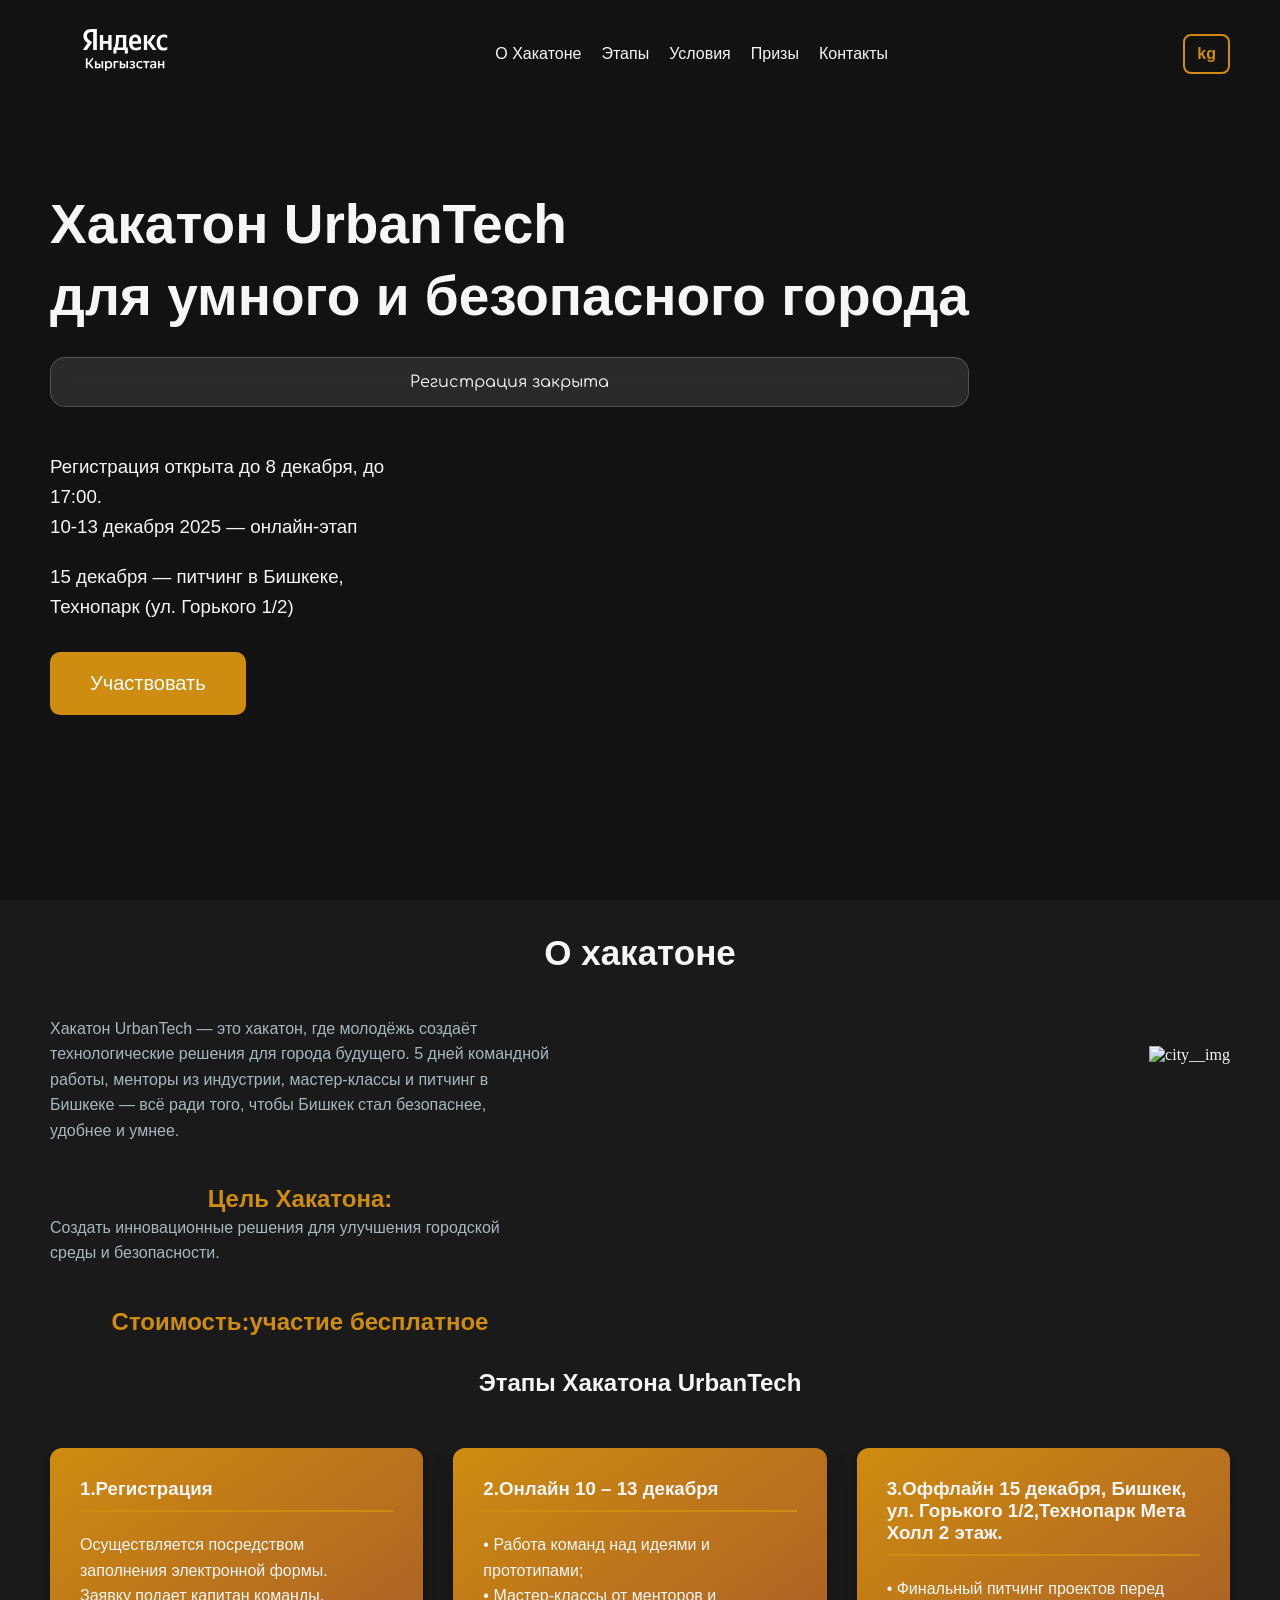
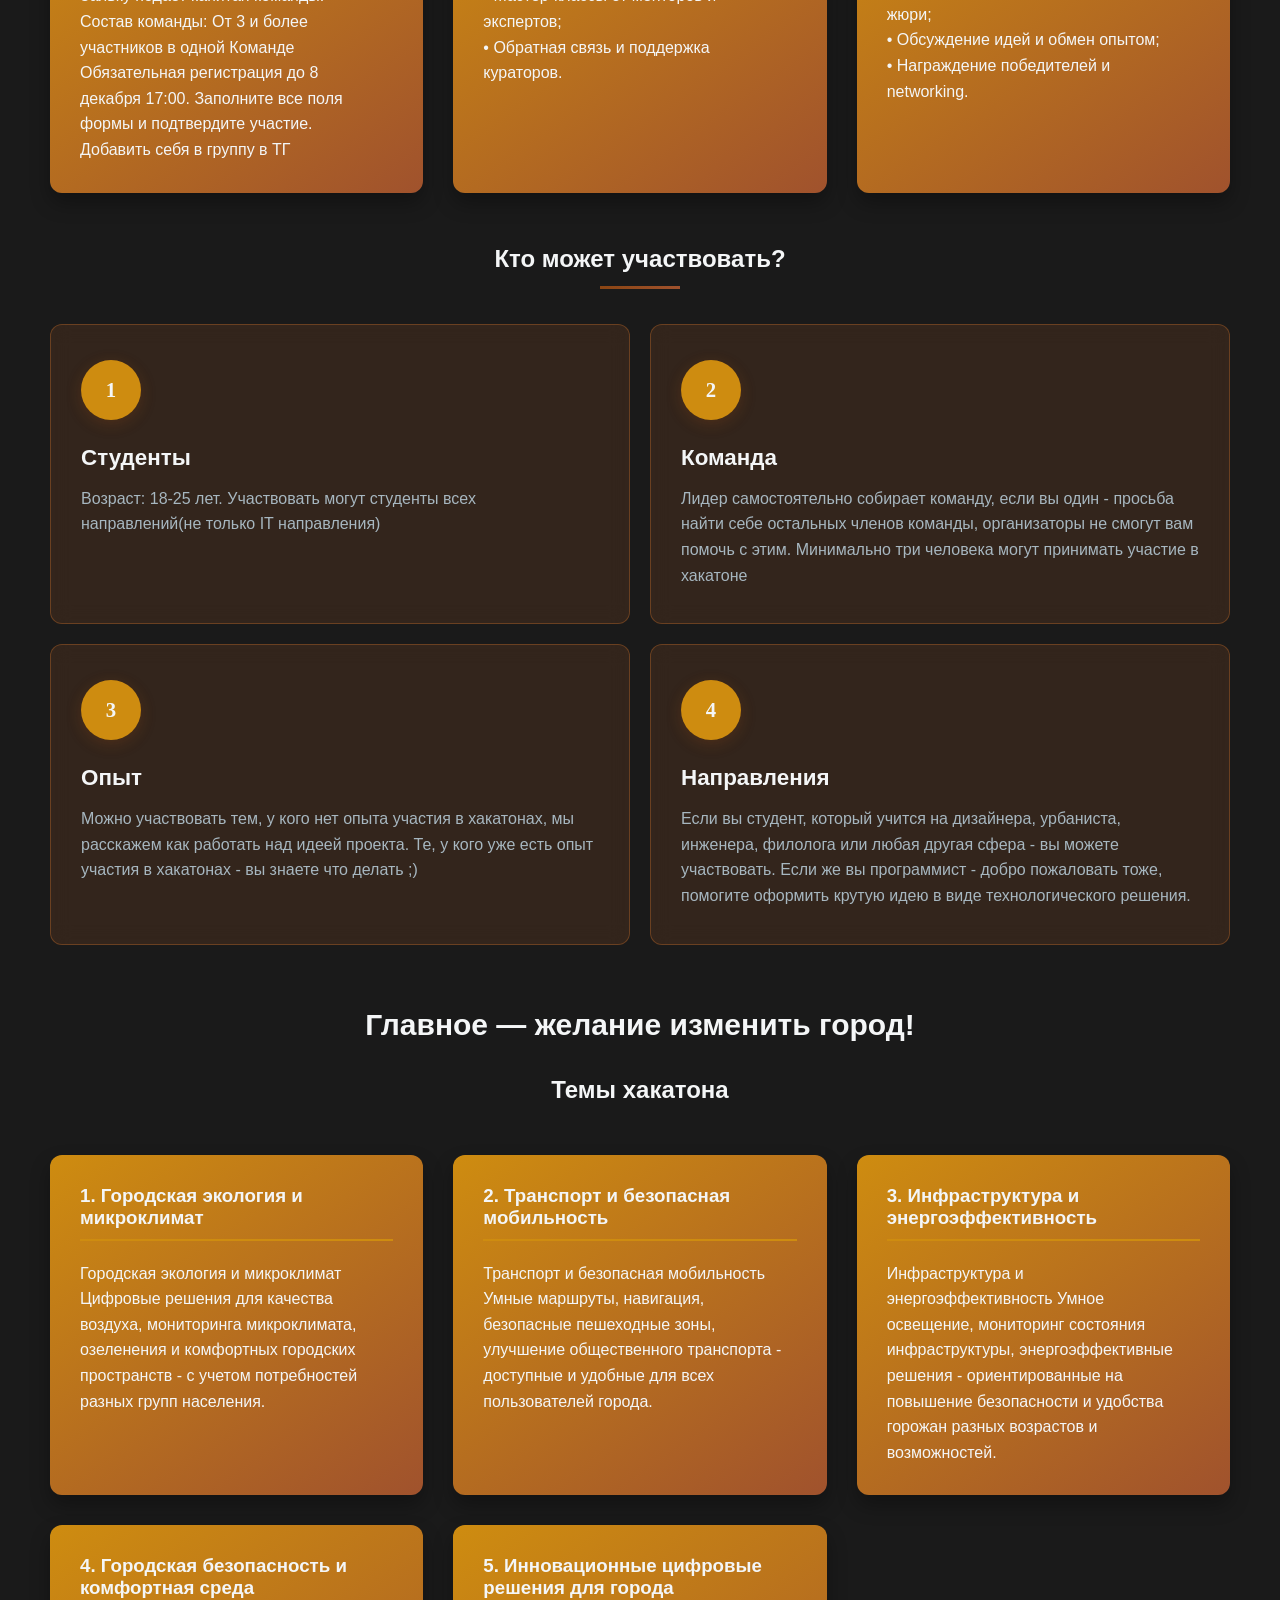
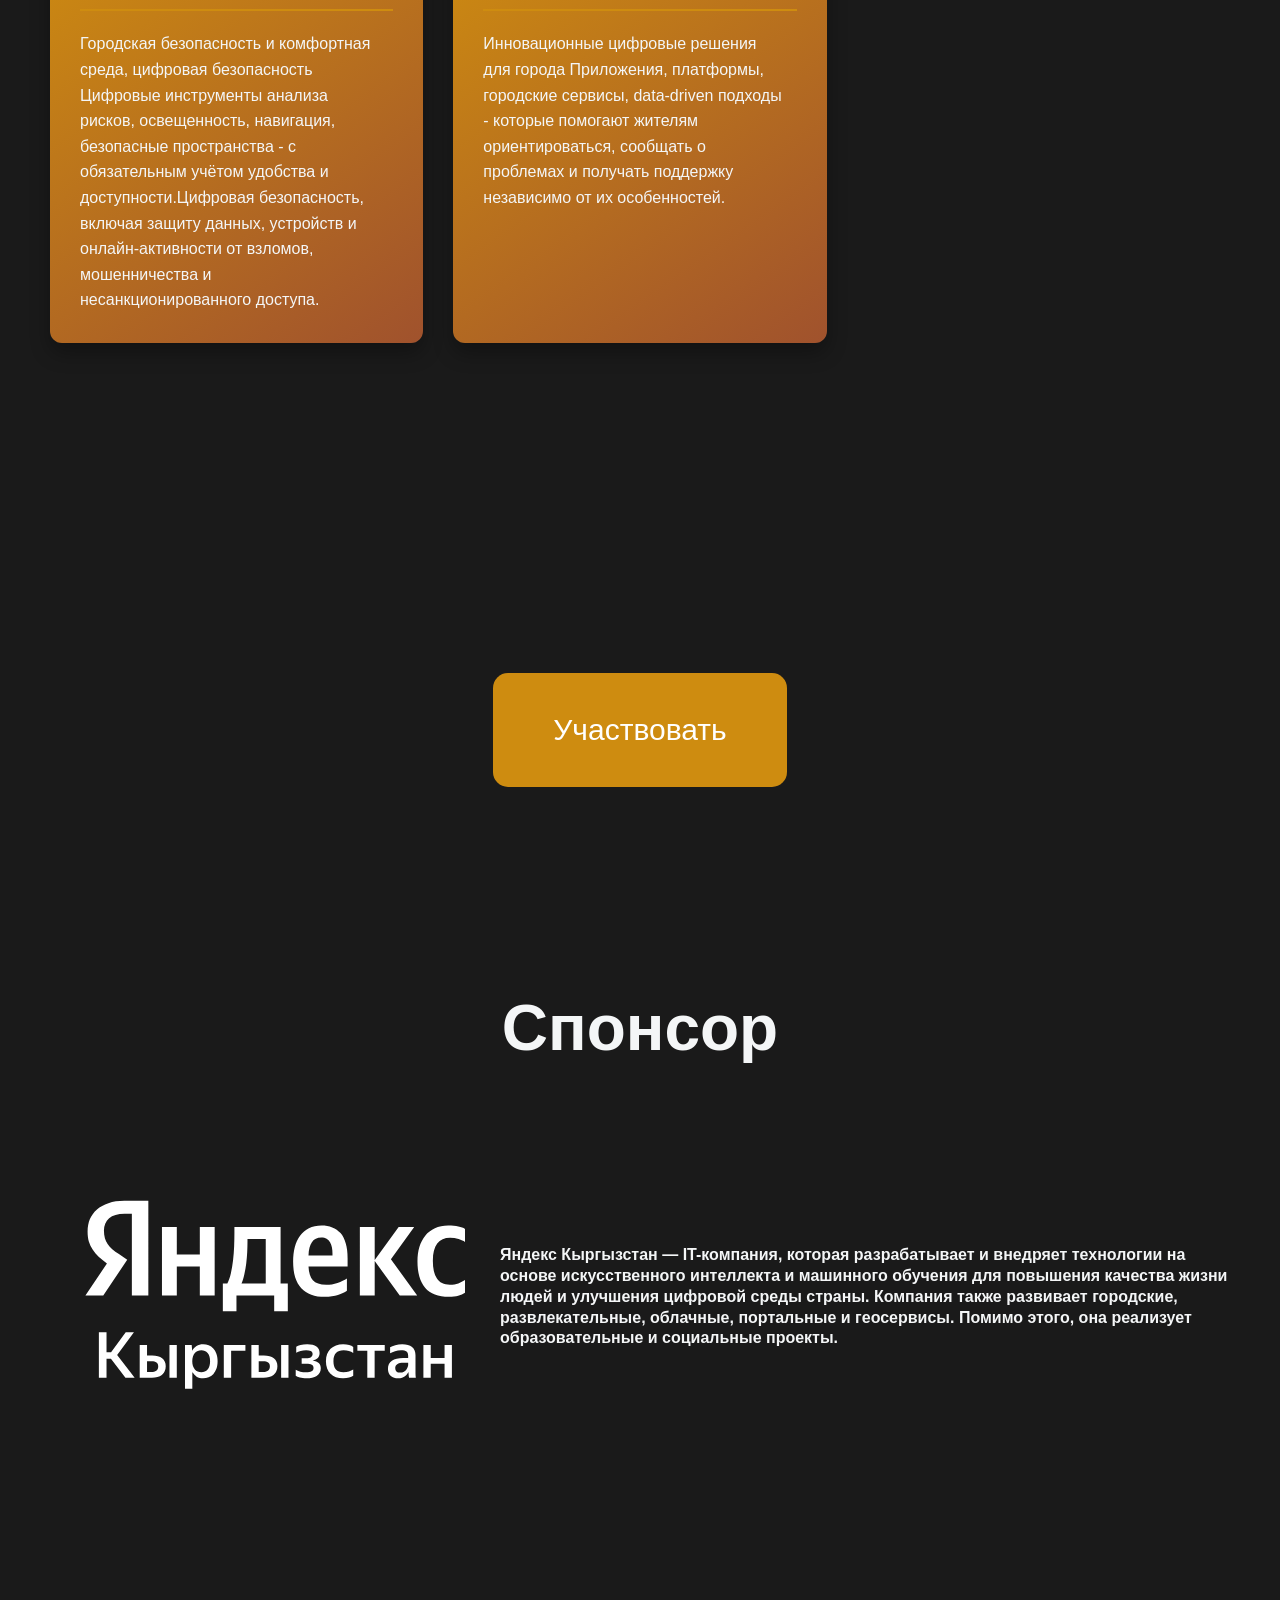
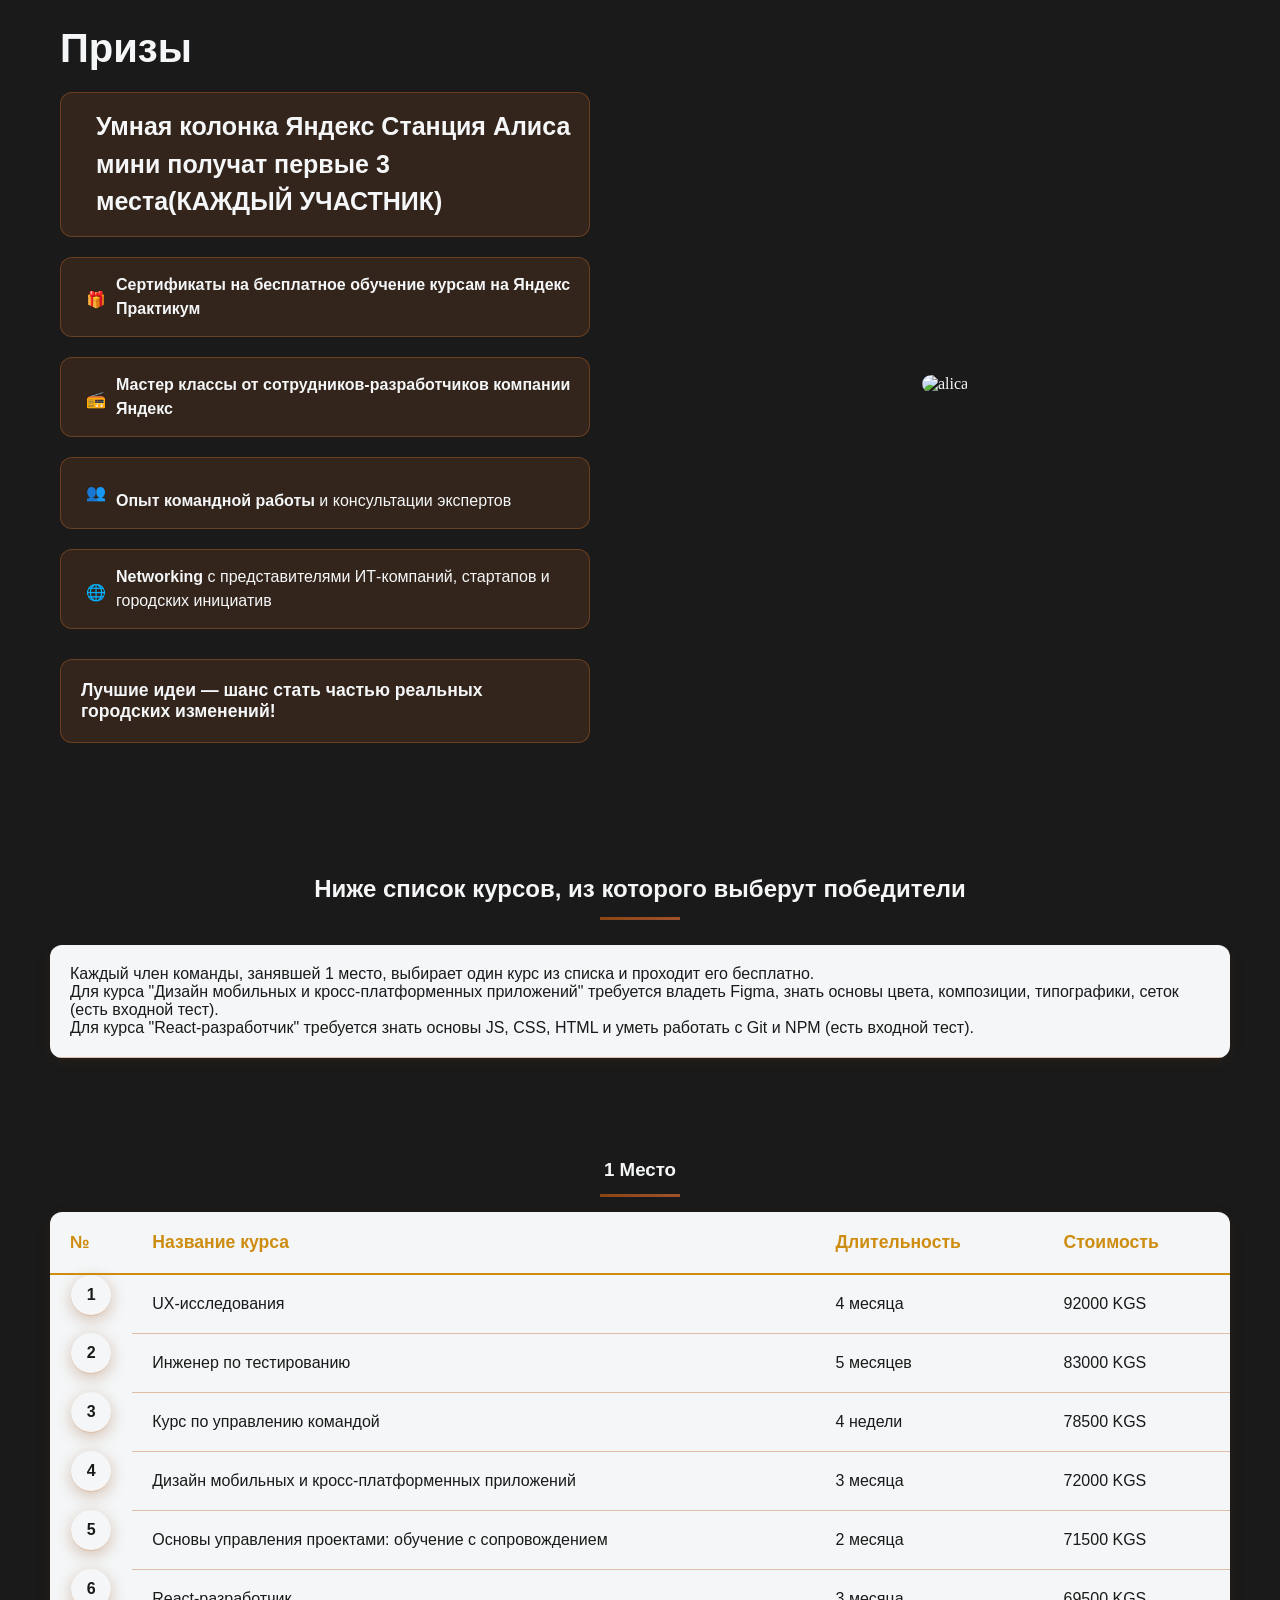
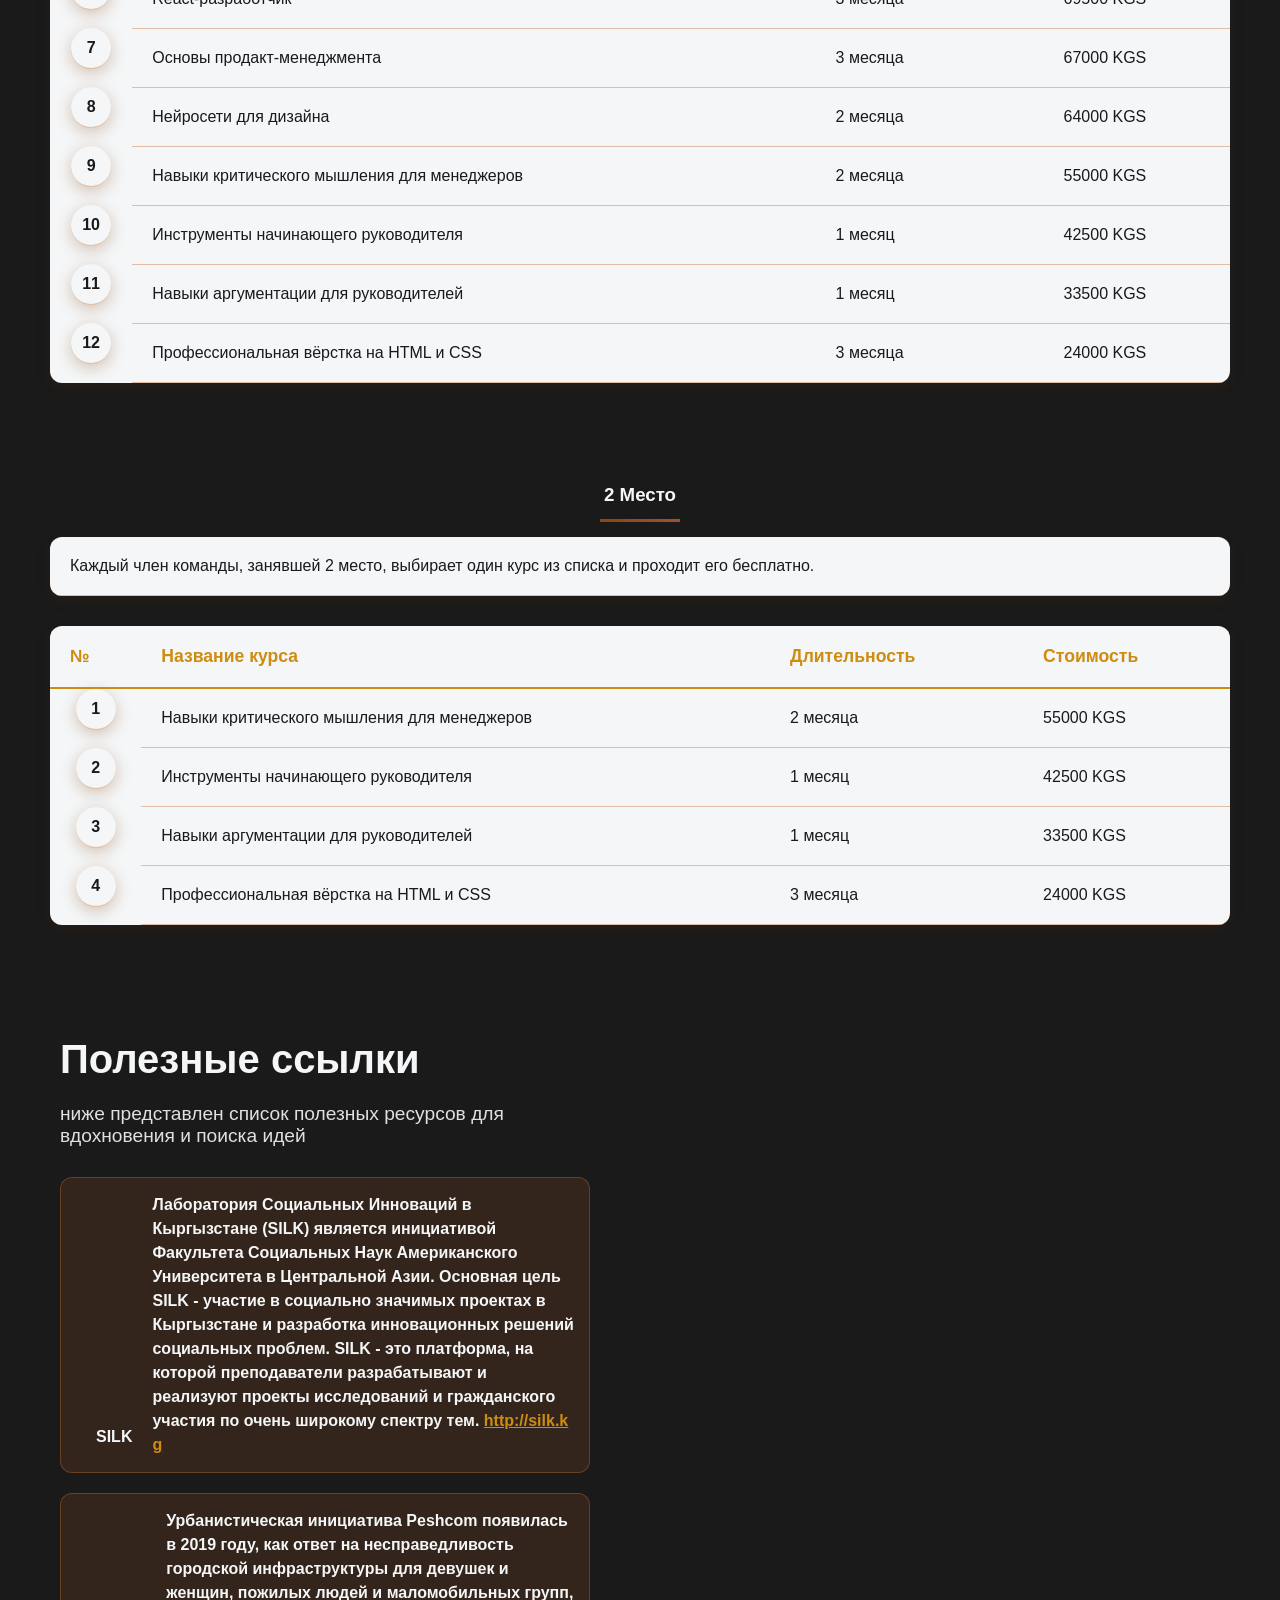
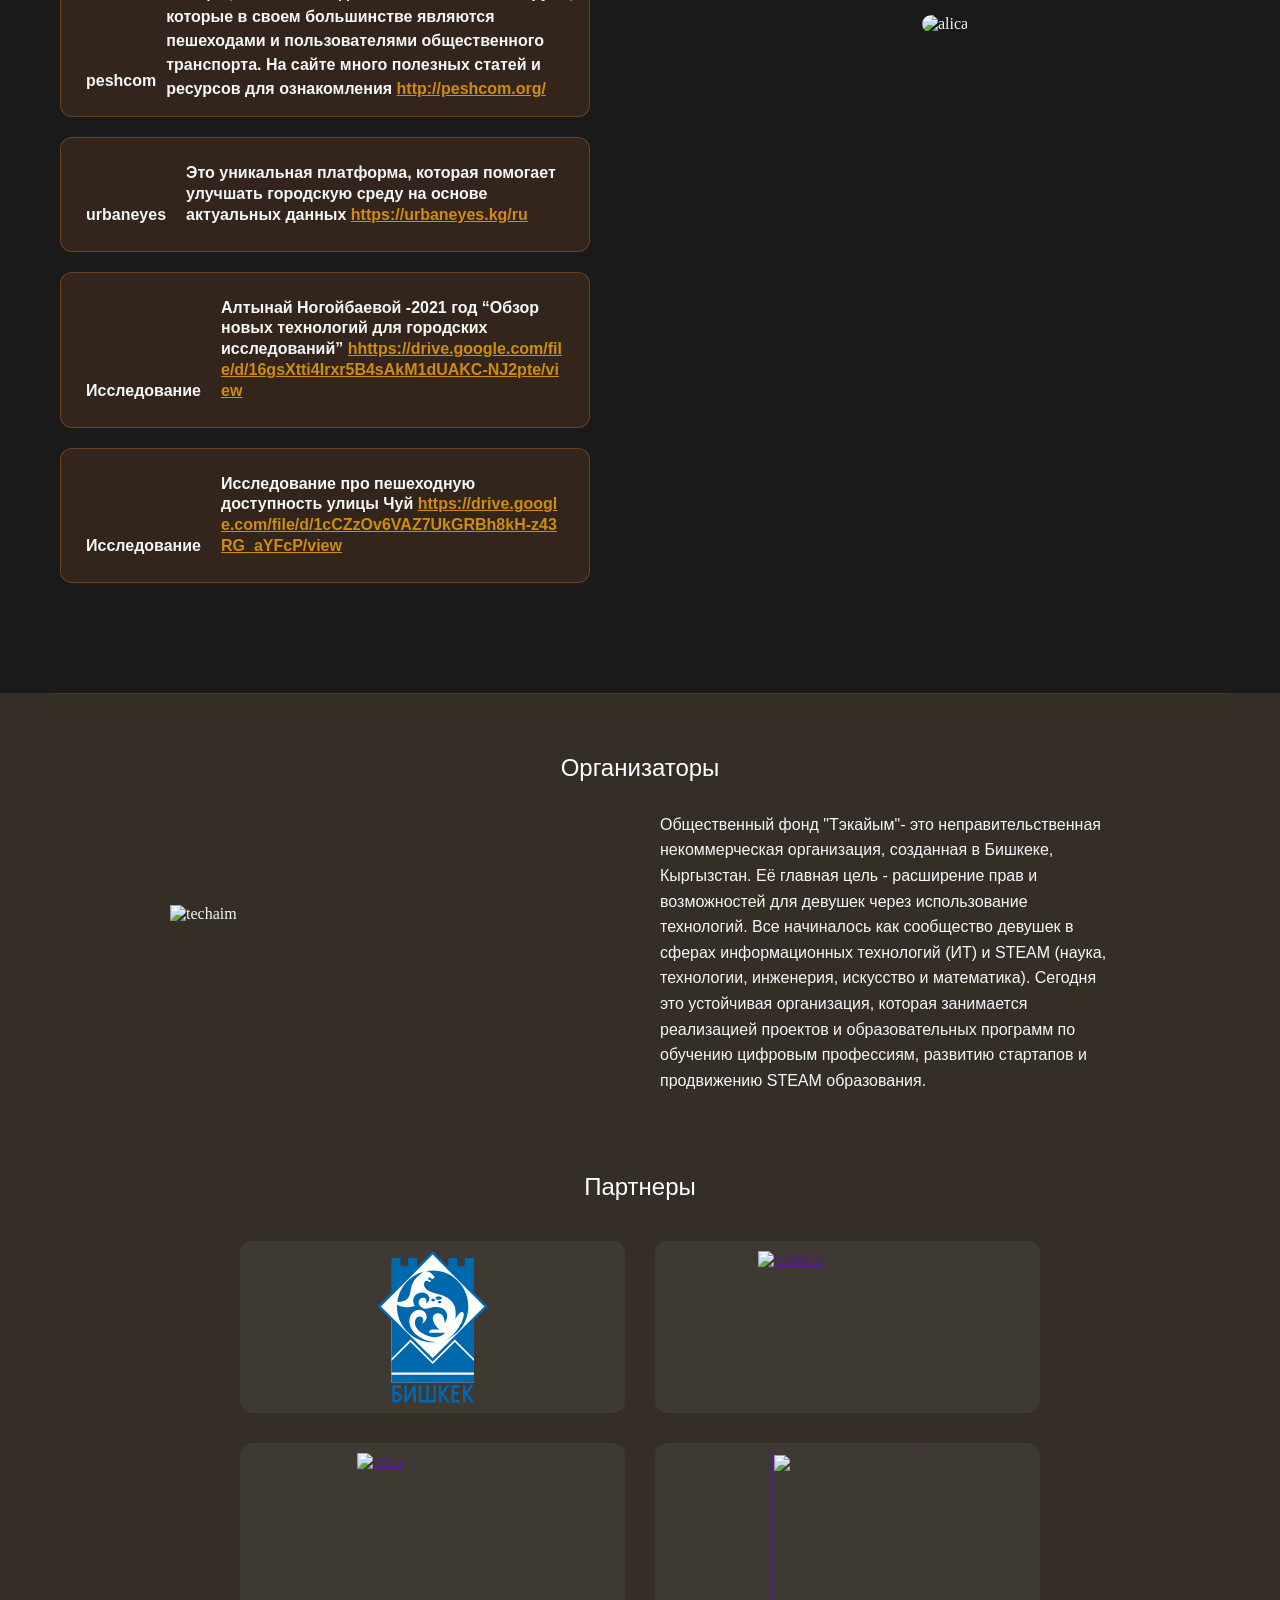
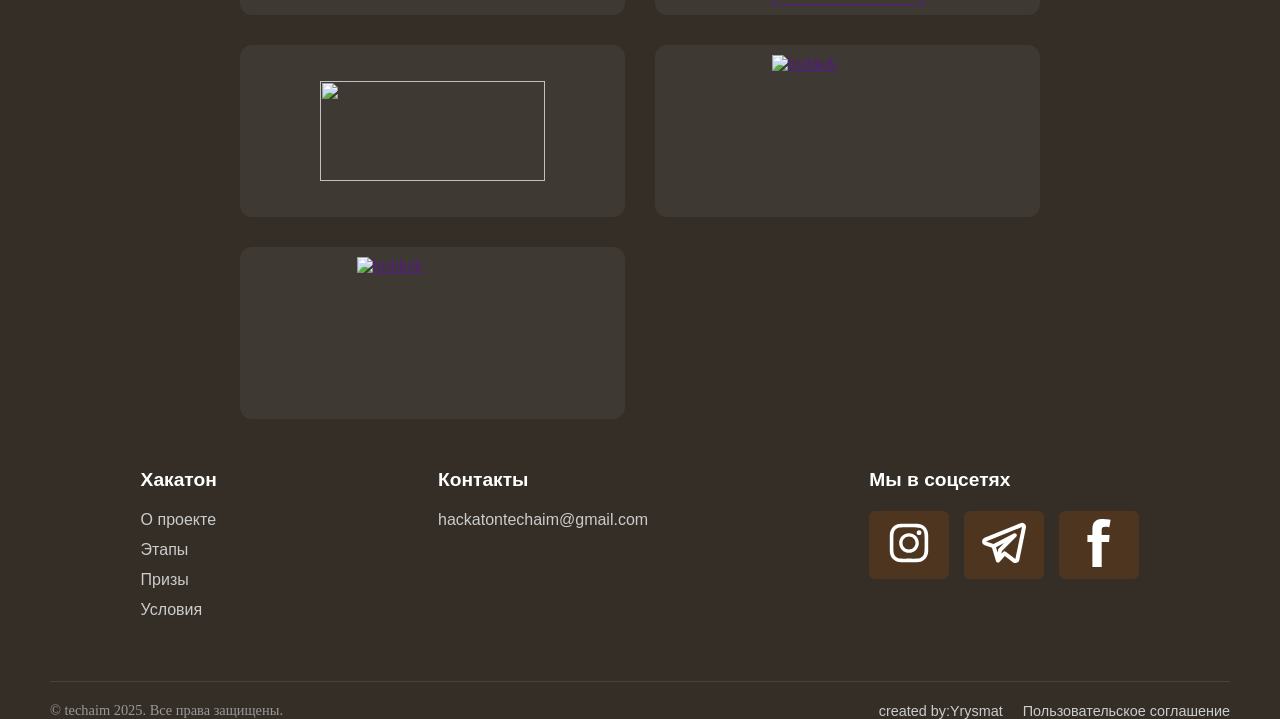
==== commit 1e6beecb: "hgfd" ====
--- a/index.html
+++ b/index.html
@@ -37,11 +37,7 @@
     <header id="header">
       <div class="container">
         <div class="header">
-          <button class="header__burger">
-            <span class="header__burger-line"></span>
-            <span class="header__burger-line"></span>
-            <span class="header__burger-line"></span>
-          </button>
+         
           <a href="https://ya.ru" class="header__link"
             ><img src="./img/Кыргызстан/Лого.svg" alt="" class="header__img"
           /></a>
@@ -53,7 +49,11 @@
             <a class="header__link" href="#footer">Контакты</a>
           </nav>
           <a class="header__links" href="kg.html">kg</a>
-          
+           <button class="header__burger">
+            <span class="header__burger-line"></span>
+            <span class="header__burger-line"></span>
+            <span class="header__burger-line"></span>
+          </button>
         </div>
       </div>
     </header>
@@ -175,7 +175,7 @@
             <div class="conditions__icon">2</div>
             <h3 class="conditions__card-title">Команда</h3>
             <p class="conditions__card-text">
-              Участие возможно в команде от 3 до 5 человек
+              Лидер  самостоятельно собирает команду, если вы один - просьба найти себе остальных членов команды, организаторы не смогут вам помочь с этим. Минимально три человека могут принимать участие в хакатоне
             </p>
           </div>
 
@@ -751,8 +751,25 @@
                 id="liga"
             /></a>
             <a href="" class="footer__link"
+              > <img
+              src="https://i.ibb.co/tPzNdqkC/silk-full-white.png"
+              alt="alica"
+              class="footer__img"
+            /></a>
+            <a href="" class="footer__link"
+              ><img src="https://utrk.kg/img/logo.svg" alt="" class="footer__img" id="ligaa"></a>
+            <a href="https://inai.kg/" class="footer__link"
+              ><img src="https://i.ibb.co/B2Qxr6rV/photo-5310304557441158400-y.jpg" alt="" class="footer__imgs"></a>
+            <a href="" class="footer__link"
               ><img
                 src="https://i.ibb.co/7xykm6S0/photo-5278261004741578068-x.jpg"
+                alt="bishkek"
+                class="footer__img"
+                id="ligaa"
+            /></a>
+            <a href="" class="footer__link"
+              ><img
+                src="https://static.tildacdn.one/tild6237-3365-4232-a438-633737626332/tsarka_kg-logo.svg"
                 alt="bishkek"
                 class="footer__img"
                 id="ligaa"
--- a/css/fonts.css
+++ b/css/fonts.css
@@ -9,7 +9,7 @@
   --bg-secondary: #2d2d2d;
   --text-primary: #f4f6f7;
   --text-secondary: #a7b7c0;
-  --accent-color: #cec110;
+  --accent-color: #ce8c10;
   --header-bg: #2d2d2d;
   --card-bg: rgba(191, 105, 41, 0.15);
   --border-color: rgba(191, 105, 41, 0.4);
@@ -63,24 +63,25 @@
   top: 0;
   z-index: 500;
   width: 100%;
-  height: 75px;
   background-color: transparent;
   transition: all 0.3s ease;
 }
 #header.scrolled {
   background-color: var(--bg-secondary);
   box-shadow: 0 2px 10px rgba(0, 0, 0, 0.1);
-}
+  border-radius: 0 0 13px 13px;
+}
+
 .header {
   display: flex;
-  justify-content: center;
+  justify-content: space-between;
   align-items: center;
 }
 .header__burger {
   display: none;
   position: fixed;
   top: 20px;
-  left: 20px;
+  right: 20px;
   z-index: 600;
   flex-direction: column;
   justify-content: center;
@@ -109,10 +110,6 @@
 @media (max-width: 767px) {
   .header__burger {
     display: flex;
-    top: 15px;
-    left: 15px;
-    width: 40px;
-    height: 40px;
   }
 }
 .header__burger-line {
@@ -145,10 +142,8 @@
   transform: rotate(-45deg) translate(7px, -7px);
 }
 .header__img {
-  width: 96px;
-  height: 98px;
-  position: absolute;
-  right: 600px;
+  width: 150px;
+  height: 100px;
 }
 @media (min-width: 768px) and (max-width: 1023px) {
   .header__img {
@@ -159,18 +154,14 @@
   .header__img {
     right: 50px;
     top: 0;
-    left: 20px;
     position: relative;
     display: block;
   }
 }
 .header__nav {
-  position: fixed;
   display: flex;
-  justify-content: space-between;
-  top: 0;
-  width: 600px;
-  padding: 25px;
+  gap: 20px;
+  align-items: center;
 }
 @media (max-width: 767px) {
   .header__nav {
@@ -214,7 +205,6 @@
   color: var(--text-primary);
   text-decoration: none;
   transition: all 0.2s ease;
-  position: relative;
 }
 .header__link::after {
   content: "";
@@ -236,7 +226,7 @@
   .header__link {
     font-size: 18px;
     font-weight: 400;
-    opacity: 0;
+    opacity: 1;
     transform: translateX(50px);
     transition: all 0.4s cubic-bezier(0.68, -0.55, 0.265, 1.55);
   }
@@ -295,7 +285,6 @@
   text-decoration: none;
   transition: all 0.2s ease;
   position: relative;
-  bottom: 20px;
   font-weight: 700;
   padding: 5px 12px;
   border: 2px solid var(--accent-color);
@@ -380,7 +369,7 @@
 }
 
 .container {
-  width: 1200px;
+  max-width: 1200px;
   margin: 0 auto;
   padding: 0 10px;
 }
@@ -415,7 +404,7 @@
   position: relative;
   width: 100%;
   height: 100vh;
-  background: linear-gradient(rgba(0, 0, 0, 0.3), rgba(0, 0, 0, 0.3)), url(https://i.ibb.co/whv7wBRD/image.png) no-repeat center/cover;
+  background: linear-gradient(rgba(0, 0, 0, 0.3), rgba(0, 0, 0, 0.3)), url(https://i.ibb.co/wNhbrhmL/5.png) no-repeat center/cover;
 }
 @media (max-width: 767px) {
   #hero {
@@ -600,7 +589,7 @@
 .hacaton__subtitle {
   margin-top: 40px;
   font-family: "Montserrat", sans-serif;
-  color: #cec110;
+  color: #ce8c10;
   font-weight: 700;
   line-height: 1.3;
   text-align: center;
@@ -909,7 +898,7 @@
 .conditions__icon {
   width: 60px;
   height: 60px;
-  background: #cec110;
+  background: #ce8c10;
   border-radius: 50%;
   display: flex;
   align-items: center;
@@ -964,7 +953,7 @@
 
 .prize {
   padding: 80px 0;
-  background: var(--bg-secondary);
+  background: var(--bg-primary);
   color: var(--text-primary);
   position: relative;
   overflow: hidden;
@@ -1192,6 +1181,18 @@
   }
 }
 
+.conditions__title {
+  position: relative;
+  font-family: "Montserrat", sans-serif;
+  color: #1e180d;
+  font-weight: 700;
+  line-height: 1.3;
+  margin-top: 50px;
+  margin-bottom: 40px;
+  text-align: center;
+  color: var(--text-primary);
+  font-family: "Montserrat", sans-serif;
+}
 .conditions__subtitle {
   position: relative;
   font-family: "Montserrat", sans-serif;
@@ -1227,6 +1228,20 @@
     -webkit-overflow-scrolling: touch;
     max-width: 100%;
   }
+  .conditions-table::-webkit-scrollbar,
+  .conditions-info::-webkit-scrollbar {
+    height: 8px;
+  }
+  .conditions-table::-webkit-scrollbar-track,
+  .conditions-info::-webkit-scrollbar-track {
+    background: var(--bg-secondary);
+    border-radius: 10px;
+  }
+  .conditions-table::-webkit-scrollbar-thumb,
+  .conditions-info::-webkit-scrollbar-thumb {
+    background: var(--accent-color);
+    border-radius: 10px;
+  }
 }
 .conditions-table table,
 .conditions-info table {
@@ -1240,15 +1255,14 @@
 @media (max-width: 767px) {
   .conditions-table table,
   .conditions-info table {
-    min-width: 100%;
+    min-width: 700px;
     display: table;
-    table-layout: fixed;
   }
 }
 .conditions-table th,
 .conditions-info th {
   background: var(--table-header-bg);
-  padding: 20px 15px;
+  padding: 20px 20px;
   text-align: left;
   font-weight: 600;
   color: var(--accent-color);
@@ -1259,13 +1273,14 @@
 @media (max-width: 767px) {
   .conditions-table th,
   .conditions-info th {
-    padding: 12px 10px;
-    font-size: 14px;
+    padding: 15px 20px;
+    font-size: 1rem;
+    white-space: nowrap;
   }
 }
 .conditions-table td,
 .conditions-info td {
-  padding: 18px 15px;
+  padding: 20px 20px;
   border-bottom: 1px solid var(--border-color);
   color: var(--bg-primary);
   font-family: "Montserrat", sans-serif;
@@ -1274,14 +1289,15 @@
 @media (max-width: 767px) {
   .conditions-table td,
   .conditions-info td {
-    padding: 12px 10px;
-    font-size: 14px;
+    padding: 15px 20px;
+    font-size: 1rem;
   }
 }
 .conditions-table a,
 .conditions-info a {
   color: var(--bg-primary);
   text-decoration: none;
+  transition: color 0.3s ease;
 }
 .conditions-table a:hover,
 .conditions-info a:hover {
@@ -1304,9 +1320,9 @@
 }
 @media (max-width: 767px) {
   .conditions-table__number {
-    width: 32px;
-    height: 32px;
-    font-size: 14px;
+    width: 40px;
+    height: 40px;
+    font-size: 1rem;
   }
 }
 
@@ -1473,18 +1489,113 @@
 .footer__orgainz {
   margin-top: 80px;
 }
+.footer__imgage {
+  display: grid;
+  grid-template-columns: repeat(2, 1fr);
+  gap: 30px;
+  max-width: 800px;
+  margin: 0 auto;
+  padding: 10px 0;
+}
+@media (min-width: 768px) and (max-width: 1023px) {
+  .footer__imgage {
+    grid-template-columns: repeat(2, 1fr);
+    gap: 25px;
+  }
+}
+@media (max-width: 767px) {
+  .footer__imgage {
+    grid-template-columns: repeat(2, 1fr);
+    gap: 15px;
+    padding: 15px;
+  }
+}
+.footer__link {
+  display: flex;
+  justify-content: center;
+  align-items: center;
+  padding: 10px;
+  background: rgba(255, 255, 255, 0.05);
+  border-radius: 12px;
+  transition: all 0.3s ease;
+  width: 100%;
+  min-height: 160px;
+}
+.footer__link:hover {
+  background: rgba(139, 69, 19, 0.2);
+  transform: translateY(-5px);
+  box-shadow: 0 5px 15px rgba(139, 69, 19, 0.3);
+}
+@media (max-width: 767px) {
+  .footer__link {
+    min-height: 120px;
+    padding: 15px;
+  }
+}
 .footer__img {
   width: 152px;
   height: 152px;
+  -o-object-fit: contain;
+     object-fit: contain;
+  transition: transform 0.3s ease;
+}
+.footer__img:hover {
+  transform: scale(1.05);
+}
+@media (max-width: 767px) {
+  .footer__img {
+    width: 120px;
+    height: 120px;
+  }
+}
+.footer__img#liga {
+  width: 180px;
+  height: 152px;
+}
+@media (max-width: 767px) {
+  .footer__img#liga {
+    width: 140px;
+    height: 120px;
+  }
+}
+.footer__img#ligaa {
+  width: 152px;
+  height: 152px;
+}
+@media (max-width: 767px) {
+  .footer__img#ligaa {
+    width: 120px;
+    height: 120px;
+  }
+}
+.footer__imgs {
+  width: 225px;
+  height: 100px;
+  -o-object-fit: contain;
+     object-fit: contain;
+  transition: transform 0.3s ease;
+}
+.footer__imgs:hover {
+  transform: scale(1.05);
+}
+@media (max-width: 767px) {
+  .footer__imgs {
+    width: 180px;
+    height: 80px;
+  }
 }
 .footer__image {
   width: 40vh;
   height: 96px;
+  -o-object-fit: contain;
+     object-fit: contain;
 }
 @media (max-width: 767px) {
   .footer__image {
     width: 100%;
-    height: 20vh;
+    max-width: 300px;
+    height: auto;
+    max-height: 80px;
   }
 }
 .footer__text {
@@ -1492,22 +1603,28 @@
   color: #f4f6f7;
   font-weight: 700;
   line-height: 1.3;
-  width: 450px;
+  max-width: 450px;
   font-weight: 400;
+  line-height: 1.6;
 }
 @media (max-width: 767px) {
   .footer__text {
-    width: 300px;
+    max-width: 100%;
+    font-size: 0.9rem;
   }
 }
 .footer__div {
   display: flex;
   justify-content: space-evenly;
   align-items: center;
+  gap: 30px;
+  flex-wrap: wrap;
 }
 @media (max-width: 767px) {
   .footer__div {
-    display: block;
+    flex-direction: column;
+    gap: 20px;
+    text-align: center;
   }
 }
 .footer__logos {
@@ -1565,21 +1682,21 @@
   align-items: start;
   max-width: 1200px;
   margin: 0 auto 50px;
+  gap: 40px;
 }
 @media (min-width: 768px) and (max-width: 1023px) {
   .footer__main-content {
     display: flex;
     justify-content: space-between;
     align-items: start;
+    gap: 30px;
   }
 }
 @media (max-width: 767px) {
   .footer__main-content {
     display: grid;
-    grid-template-columns: repeat(1, 3fr);
-    grid-template-rows: repeat(2, 1fr);
-    grid-column-gap: 5px;
-    grid-row-gap: 10px;
+    grid-template-columns: 1fr;
+    grid-gap: 30px;
   }
 }
 .footer__nav, .footer__contacts, .footer__social {
@@ -1618,6 +1735,7 @@
 .footer__social-links {
   display: flex;
   gap: 15px;
+  flex-wrap: wrap;
 }
 .footer__social-link {
   display: inline-block;
@@ -1649,6 +1767,11 @@
     padding: 0;
   }
 }
+@media (max-width: 767px) {
+  .footer__copyright {
+    font-size: 0.85rem;
+  }
+}
 .footer__legal {
   display: flex;
   gap: 20px;
@@ -1662,6 +1785,10 @@
 .footer__images {
   width: 48px;
   height: 48px;
+  transition: transform 0.3s ease;
+}
+.footer__images:hover {
+  transform: scale(1.1);
 }
 
 #liga {
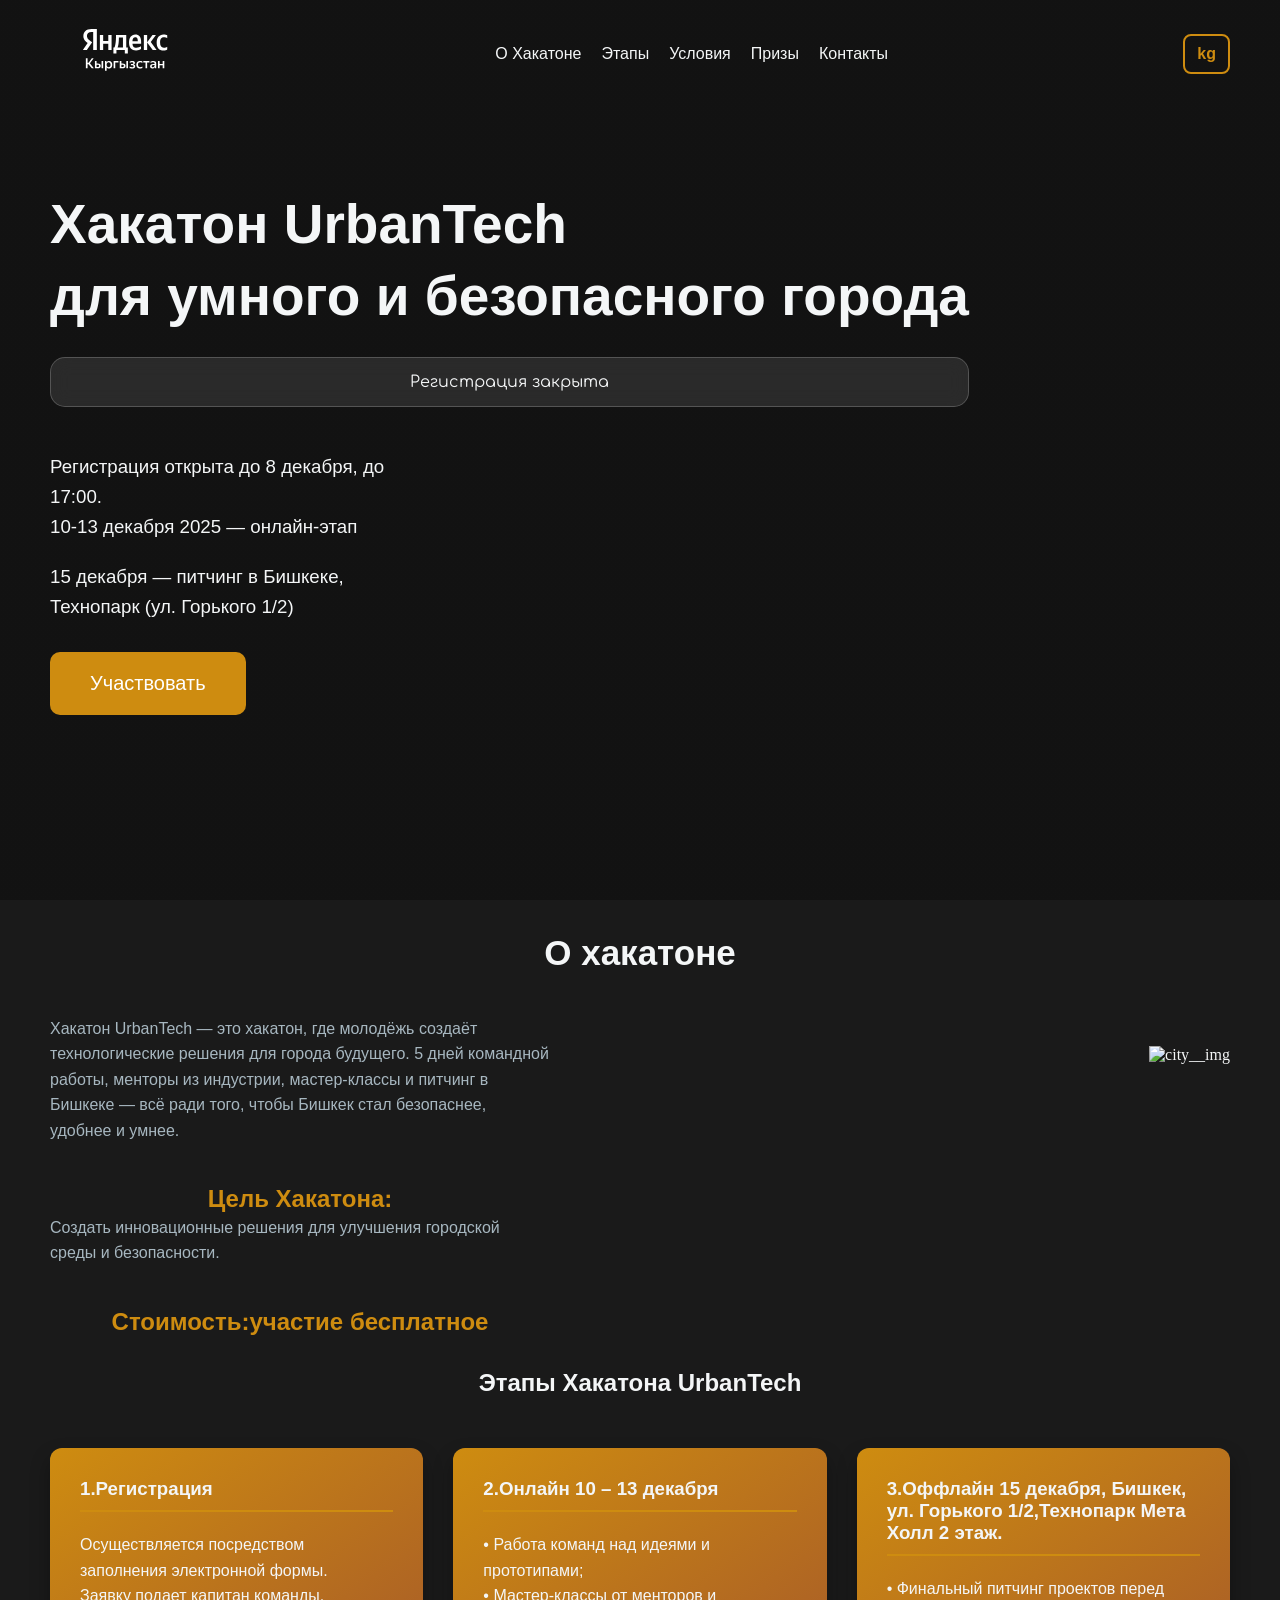
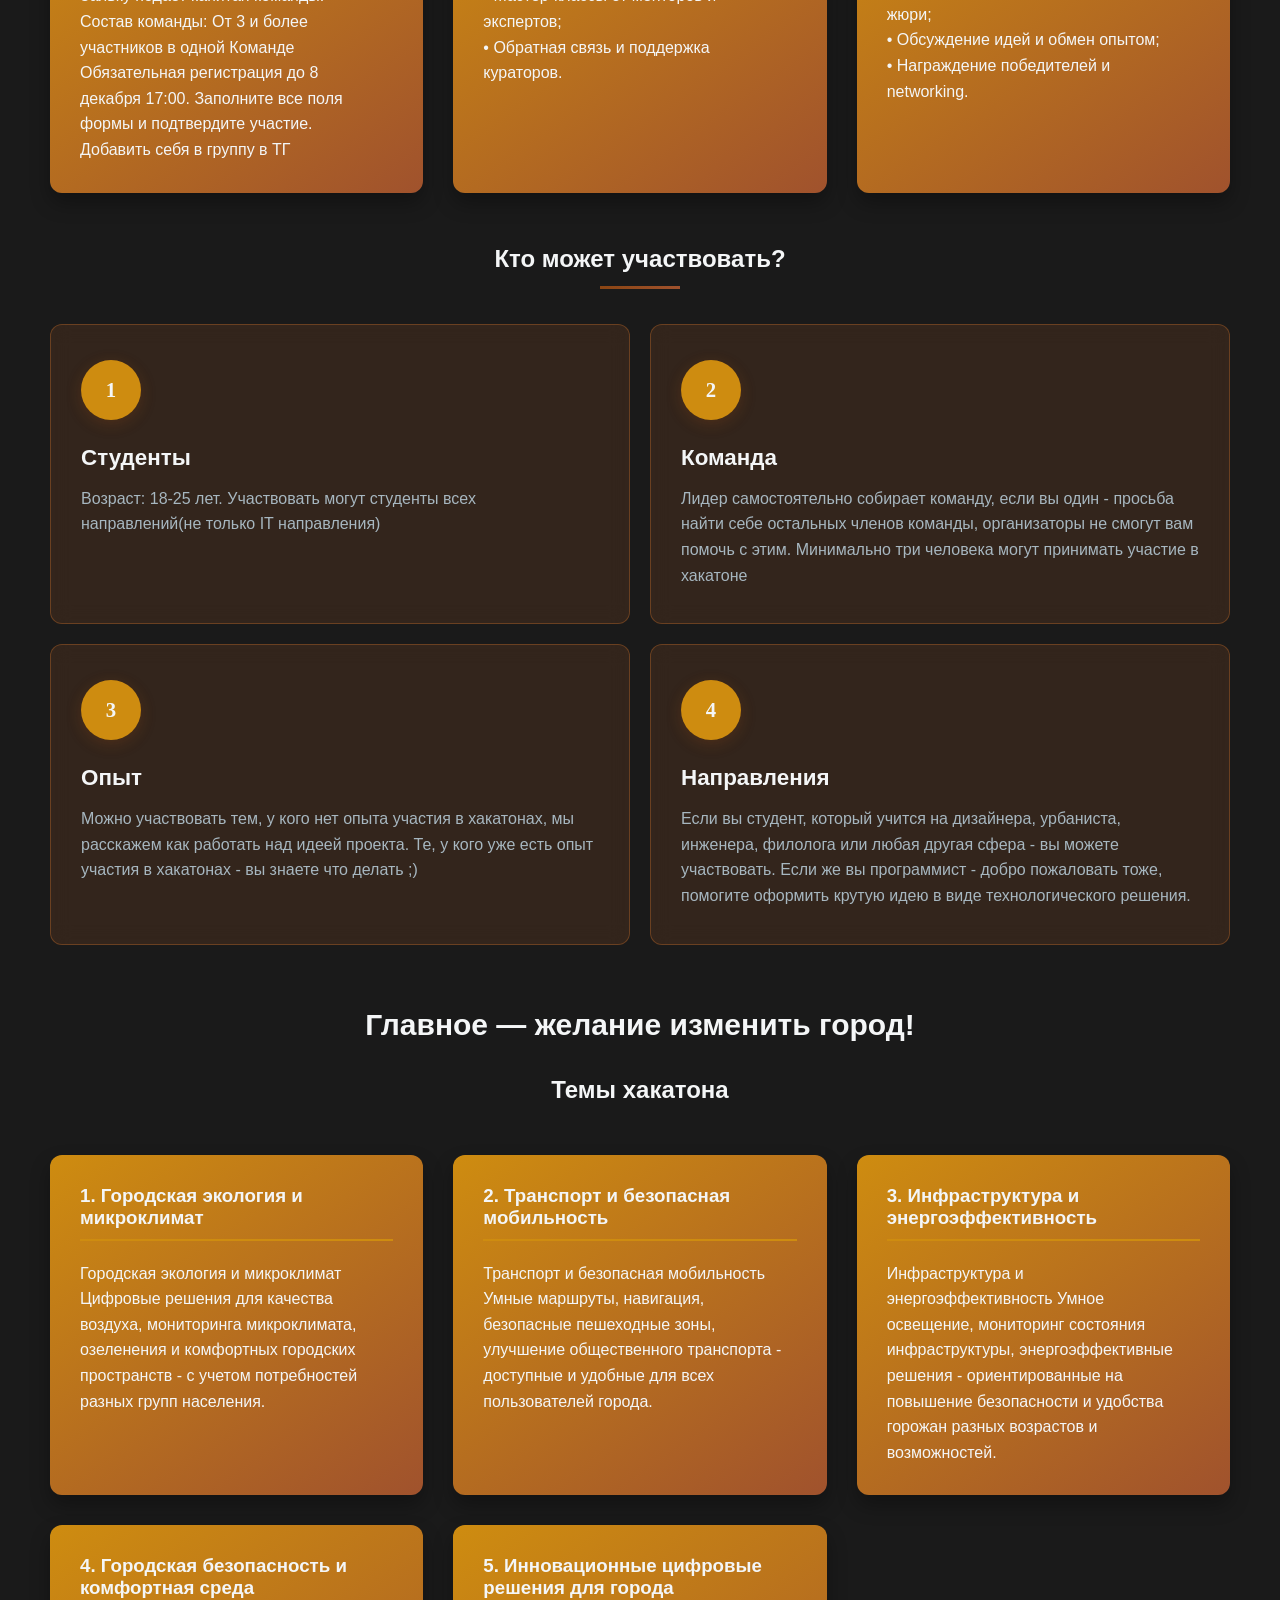
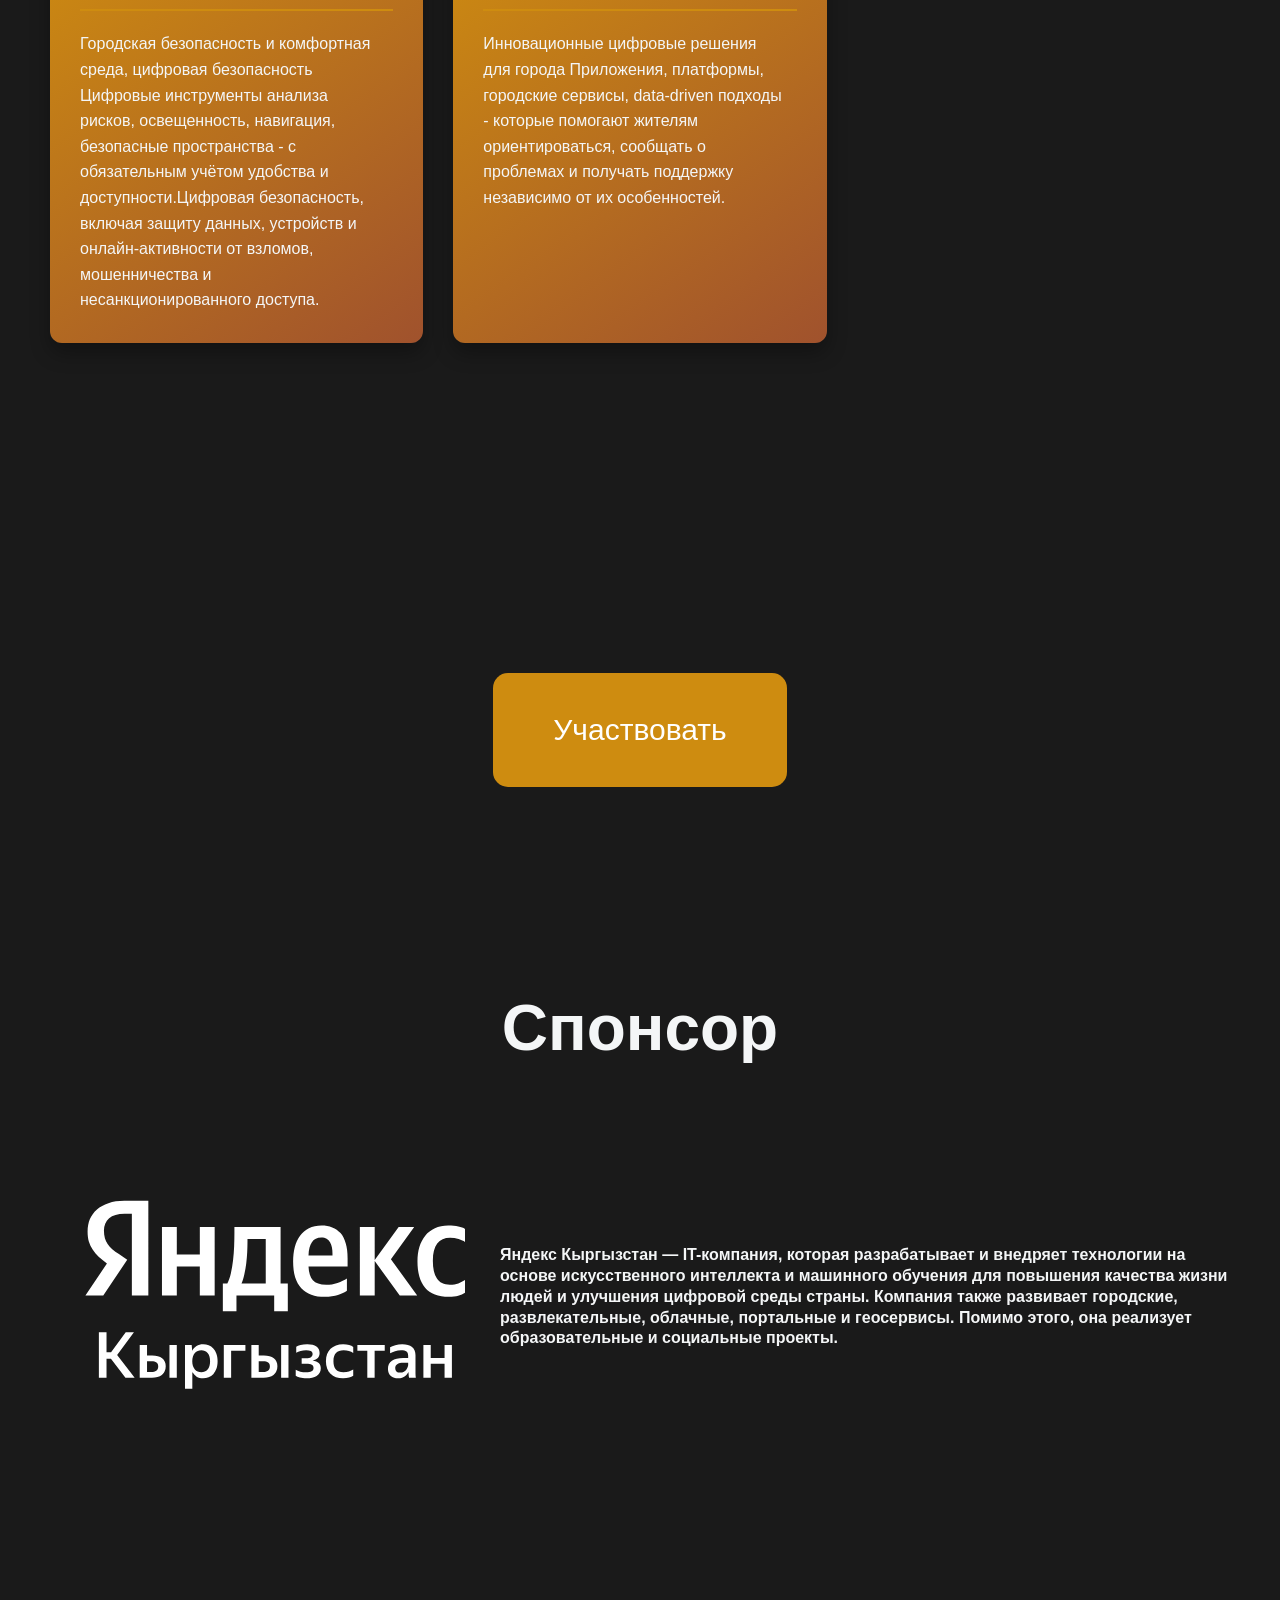
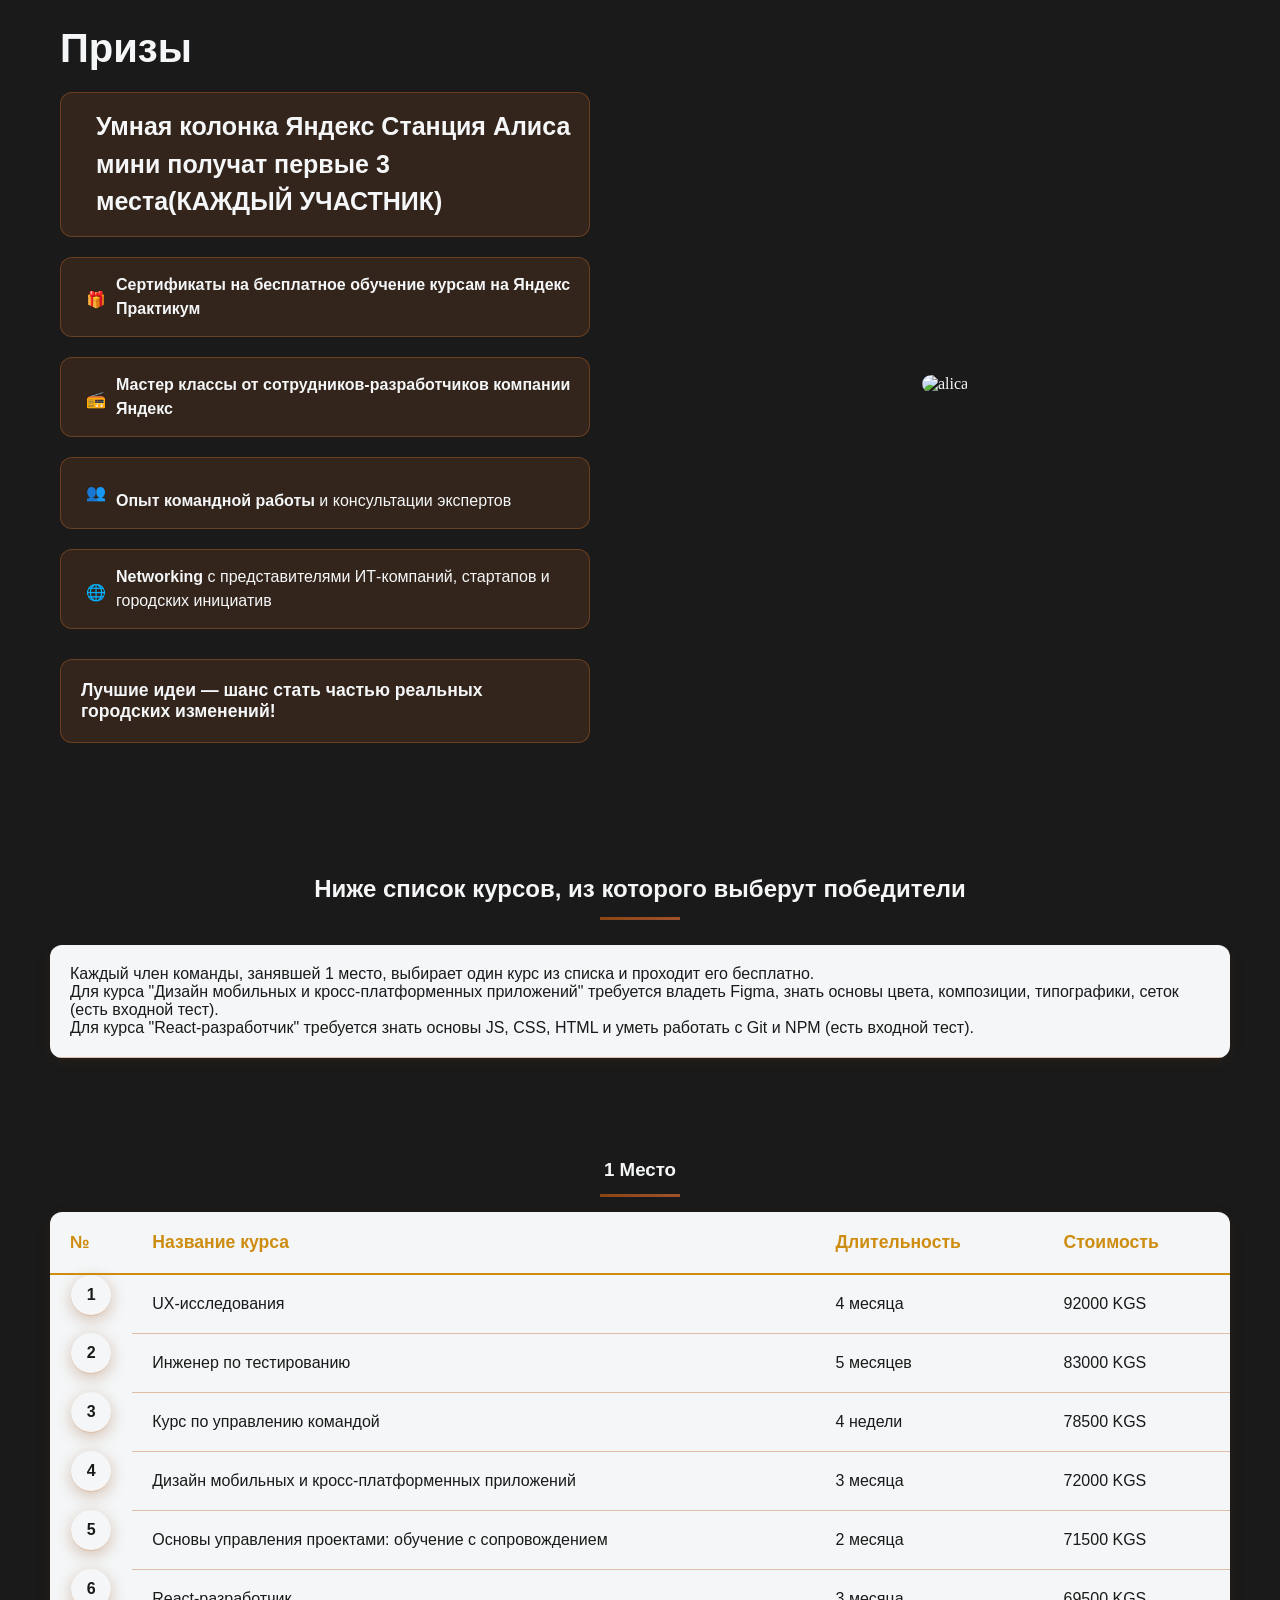
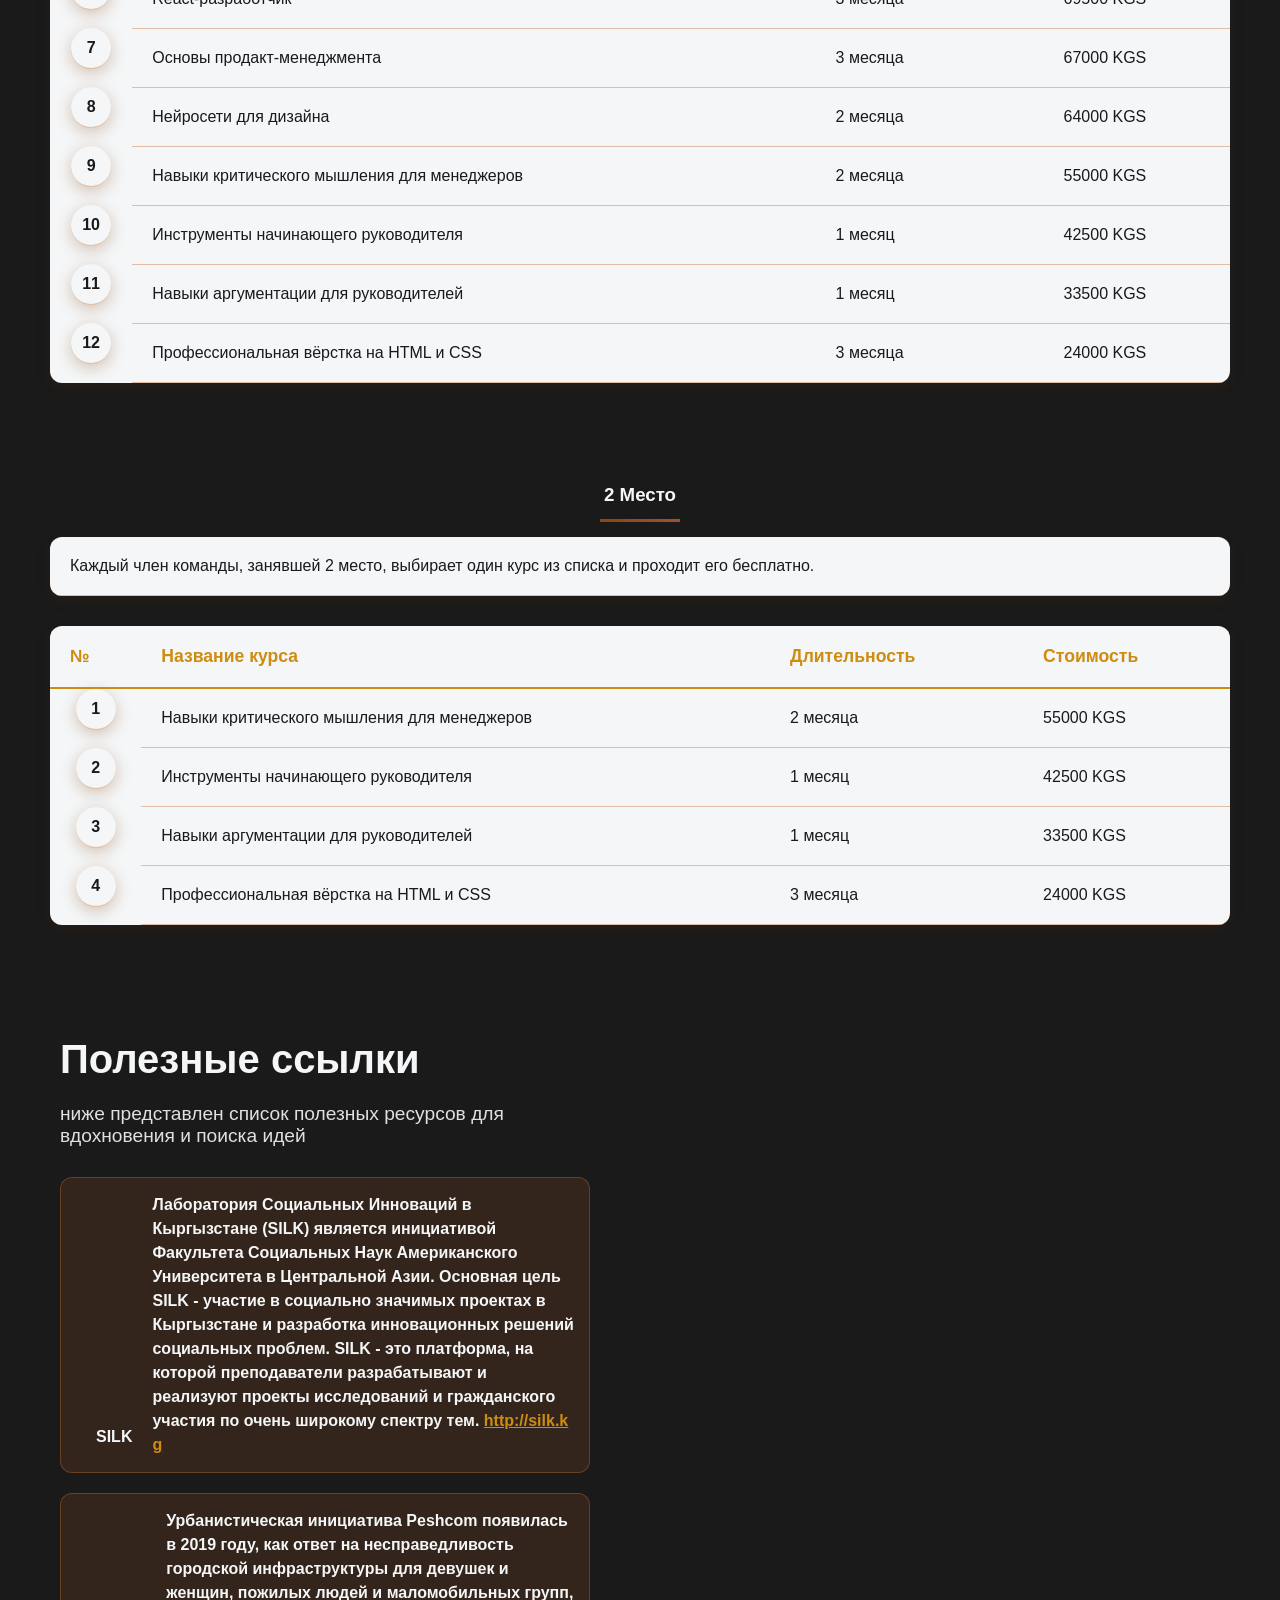
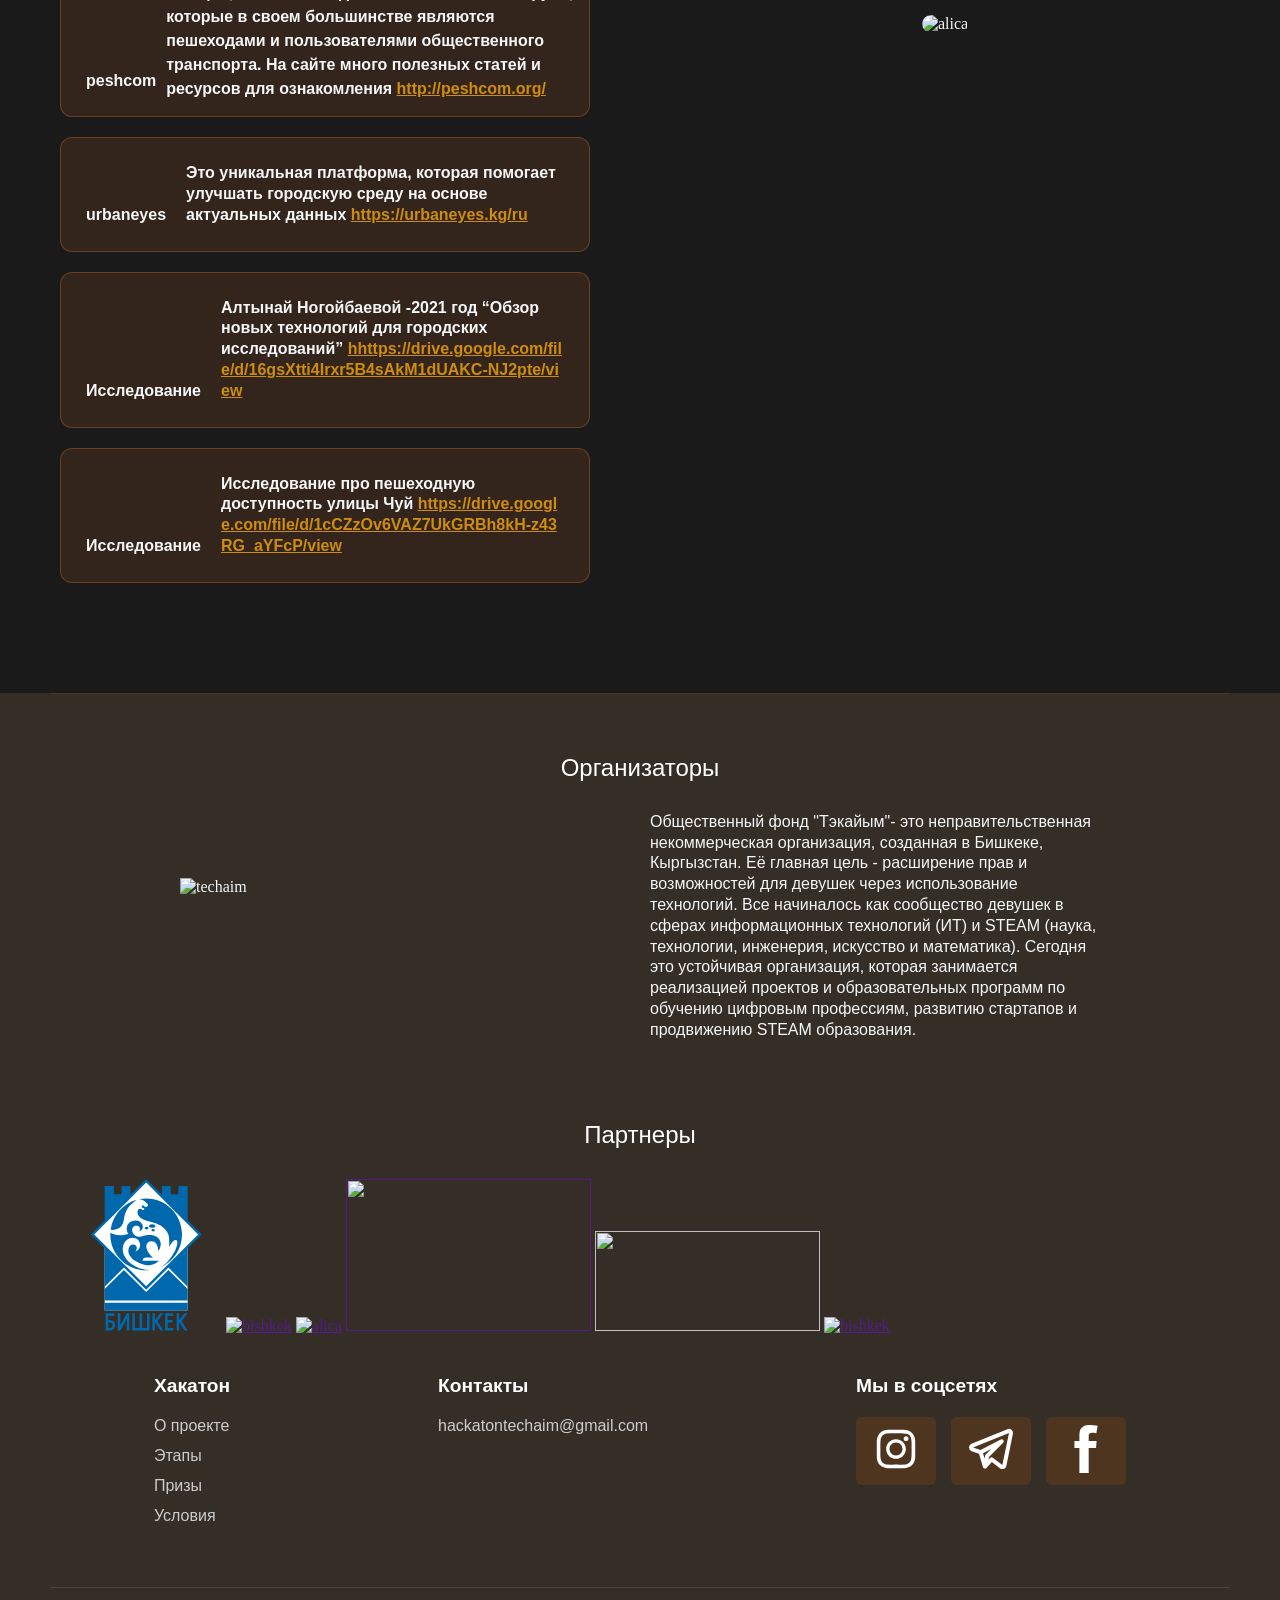
==== commit 2d5f4542: "Merge origin/main" ====
--- a/index.html
+++ b/index.html
@@ -767,13 +767,7 @@
                 class="footer__img"
                 id="ligaa"
             /></a>
-            <a href="" class="footer__link"
-              ><img
-                src="https://static.tildacdn.one/tild6237-3365-4232-a438-633737626332/tsarka_kg-logo.svg"
-                alt="bishkek"
-                class="footer__img"
-                id="ligaa"
-            /></a>
+           
           </div>
         </div>
 
--- a/css/fonts.css
+++ b/css/fonts.css
@@ -1489,113 +1489,22 @@
 .footer__orgainz {
   margin-top: 80px;
 }
-.footer__imgage {
-  display: grid;
-  grid-template-columns: repeat(2, 1fr);
-  gap: 30px;
-  max-width: 800px;
-  margin: 0 auto;
-  padding: 10px 0;
-}
-@media (min-width: 768px) and (max-width: 1023px) {
-  .footer__imgage {
-    grid-template-columns: repeat(2, 1fr);
-    gap: 25px;
-  }
-}
-@media (max-width: 767px) {
-  .footer__imgage {
-    grid-template-columns: repeat(2, 1fr);
-    gap: 15px;
-    padding: 15px;
-  }
-}
-.footer__link {
-  display: flex;
-  justify-content: center;
-  align-items: center;
-  padding: 10px;
-  background: rgba(255, 255, 255, 0.05);
-  border-radius: 12px;
-  transition: all 0.3s ease;
-  width: 100%;
-  min-height: 160px;
-}
-.footer__link:hover {
-  background: rgba(139, 69, 19, 0.2);
-  transform: translateY(-5px);
-  box-shadow: 0 5px 15px rgba(139, 69, 19, 0.3);
-}
-@media (max-width: 767px) {
-  .footer__link {
-    min-height: 120px;
-    padding: 15px;
-  }
-}
 .footer__img {
   width: 152px;
   height: 152px;
-  -o-object-fit: contain;
-     object-fit: contain;
-  transition: transform 0.3s ease;
-}
-.footer__img:hover {
-  transform: scale(1.05);
-}
-@media (max-width: 767px) {
-  .footer__img {
-    width: 120px;
-    height: 120px;
-  }
-}
-.footer__img#liga {
-  width: 180px;
-  height: 152px;
-}
-@media (max-width: 767px) {
-  .footer__img#liga {
-    width: 140px;
-    height: 120px;
-  }
-}
-.footer__img#ligaa {
-  width: 152px;
-  height: 152px;
-}
-@media (max-width: 767px) {
-  .footer__img#ligaa {
-    width: 120px;
-    height: 120px;
-  }
 }
 .footer__imgs {
   width: 225px;
   height: 100px;
-  -o-object-fit: contain;
-     object-fit: contain;
-  transition: transform 0.3s ease;
-}
-.footer__imgs:hover {
-  transform: scale(1.05);
-}
-@media (max-width: 767px) {
-  .footer__imgs {
-    width: 180px;
-    height: 80px;
-  }
 }
 .footer__image {
   width: 40vh;
   height: 96px;
-  -o-object-fit: contain;
-     object-fit: contain;
 }
 @media (max-width: 767px) {
   .footer__image {
     width: 100%;
-    max-width: 300px;
-    height: auto;
-    max-height: 80px;
+    height: 20vh;
   }
 }
 .footer__text {
@@ -1603,28 +1512,22 @@
   color: #f4f6f7;
   font-weight: 700;
   line-height: 1.3;
-  max-width: 450px;
+  width: 450px;
   font-weight: 400;
-  line-height: 1.6;
 }
 @media (max-width: 767px) {
   .footer__text {
-    max-width: 100%;
-    font-size: 0.9rem;
+    width: 300px;
   }
 }
 .footer__div {
   display: flex;
   justify-content: space-evenly;
   align-items: center;
-  gap: 30px;
-  flex-wrap: wrap;
 }
 @media (max-width: 767px) {
   .footer__div {
-    flex-direction: column;
-    gap: 20px;
-    text-align: center;
+    display: block;
   }
 }
 .footer__logos {
@@ -1682,21 +1585,21 @@
   align-items: start;
   max-width: 1200px;
   margin: 0 auto 50px;
-  gap: 40px;
 }
 @media (min-width: 768px) and (max-width: 1023px) {
   .footer__main-content {
     display: flex;
     justify-content: space-between;
     align-items: start;
-    gap: 30px;
   }
 }
 @media (max-width: 767px) {
   .footer__main-content {
     display: grid;
-    grid-template-columns: 1fr;
-    grid-gap: 30px;
+    grid-template-columns: repeat(1, 3fr);
+    grid-template-rows: repeat(2, 1fr);
+    grid-column-gap: 5px;
+    grid-row-gap: 10px;
   }
 }
 .footer__nav, .footer__contacts, .footer__social {
@@ -1735,7 +1638,6 @@
 .footer__social-links {
   display: flex;
   gap: 15px;
-  flex-wrap: wrap;
 }
 .footer__social-link {
   display: inline-block;
@@ -1767,11 +1669,6 @@
     padding: 0;
   }
 }
-@media (max-width: 767px) {
-  .footer__copyright {
-    font-size: 0.85rem;
-  }
-}
 .footer__legal {
   display: flex;
   gap: 20px;
@@ -1785,10 +1682,6 @@
 .footer__images {
   width: 48px;
   height: 48px;
-  transition: transform 0.3s ease;
-}
-.footer__images:hover {
-  transform: scale(1.1);
 }
 
 #liga {
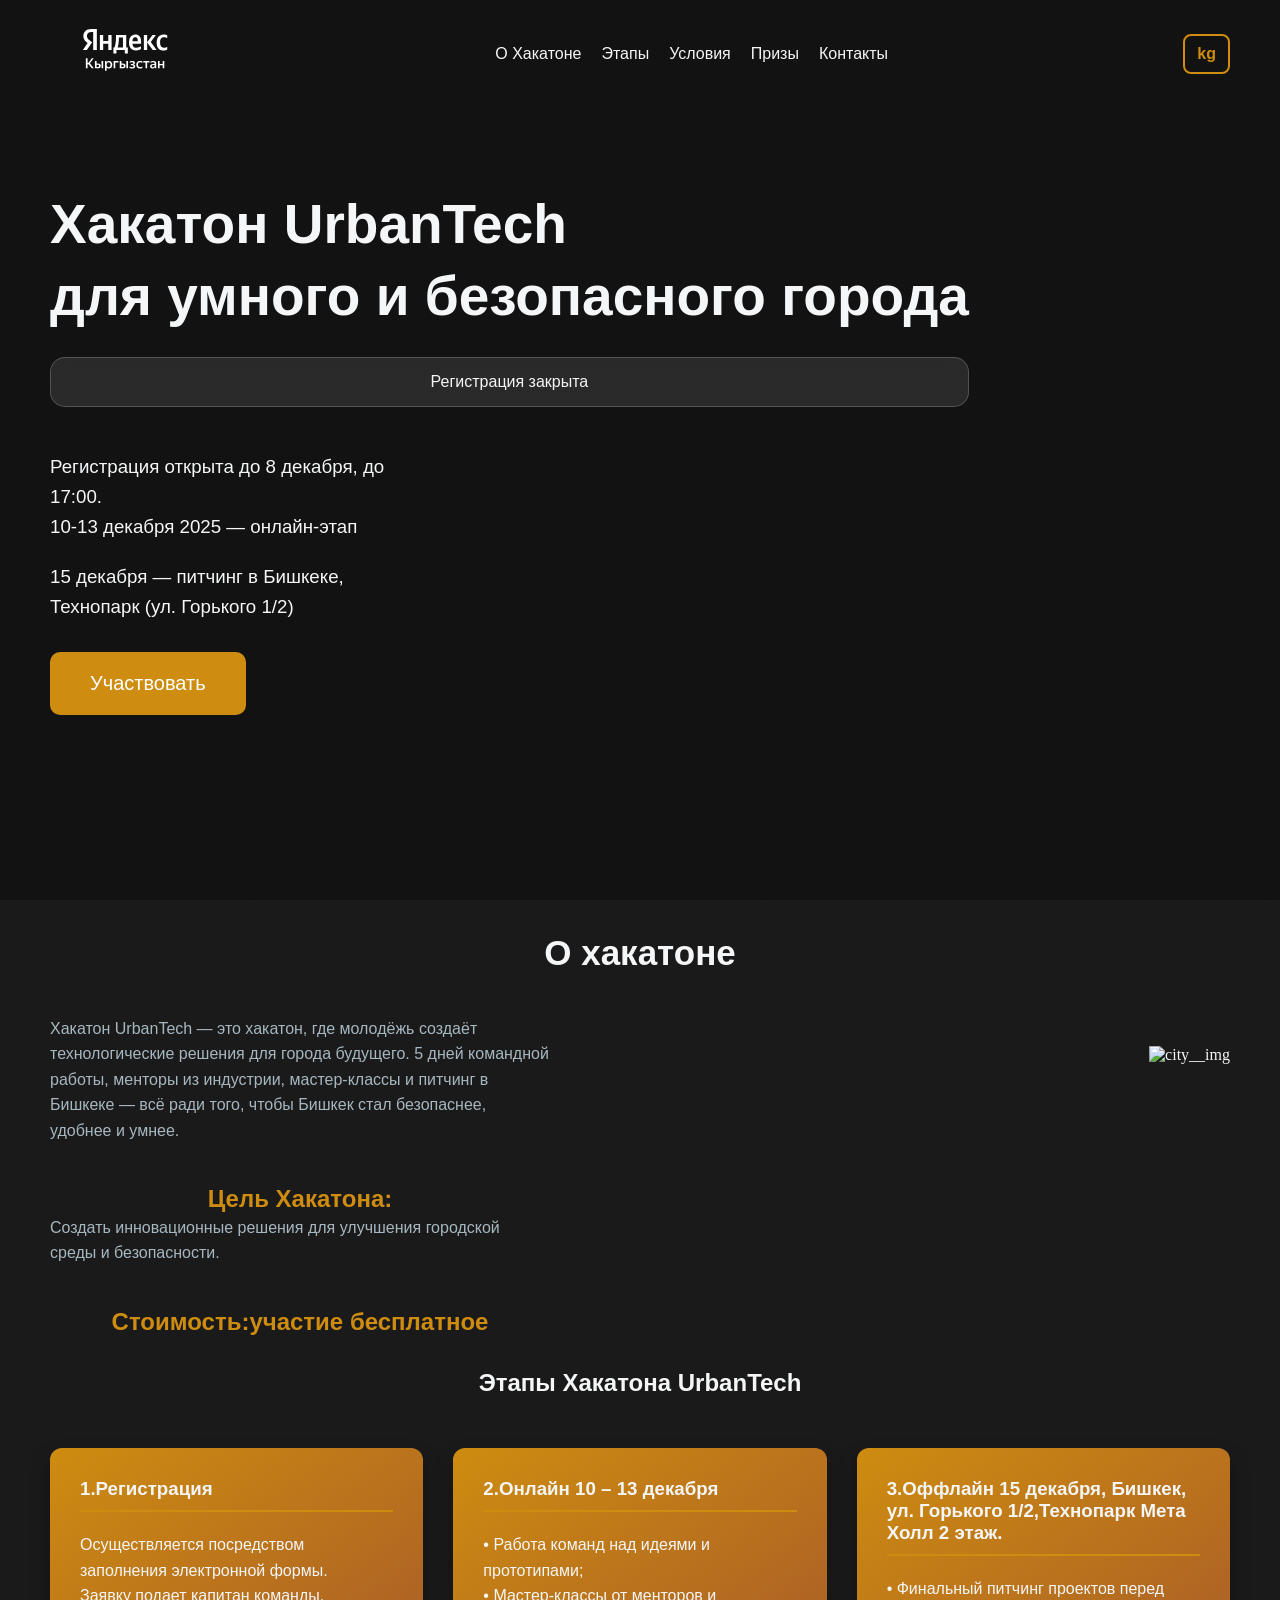
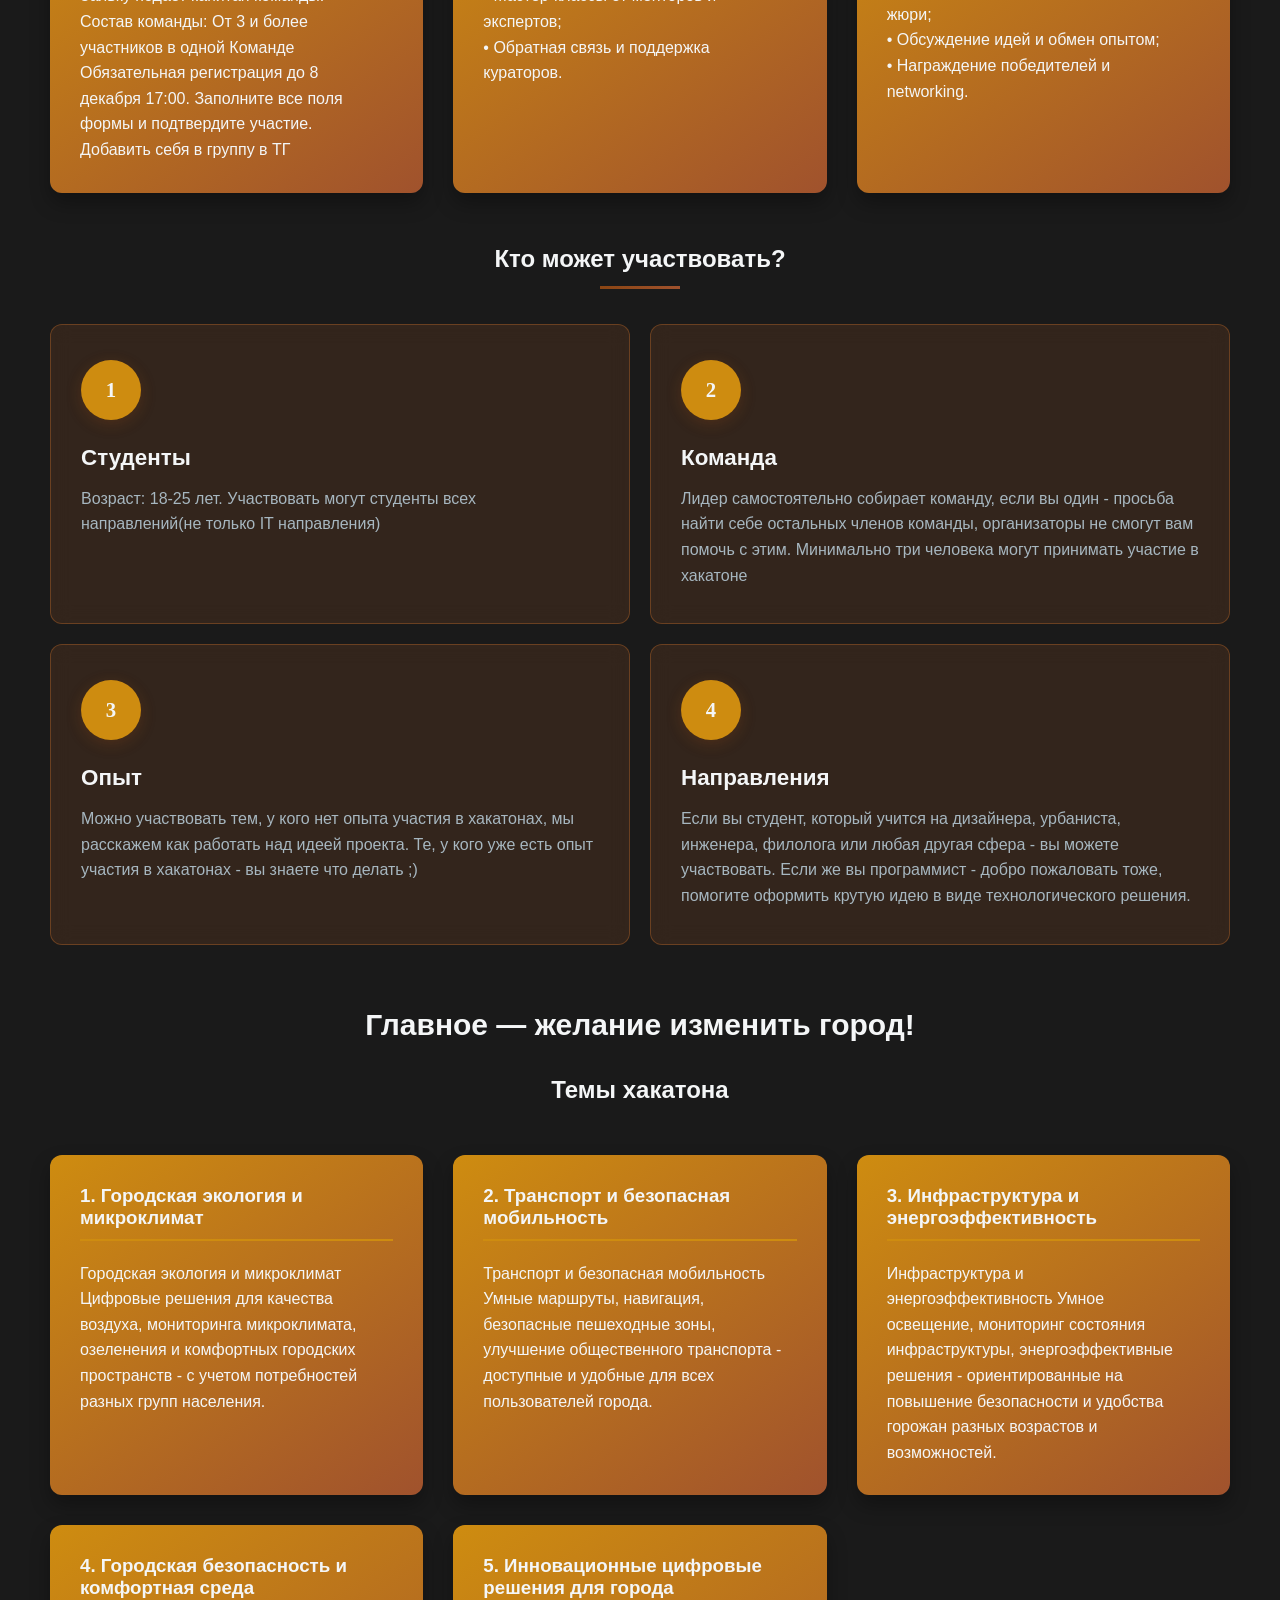
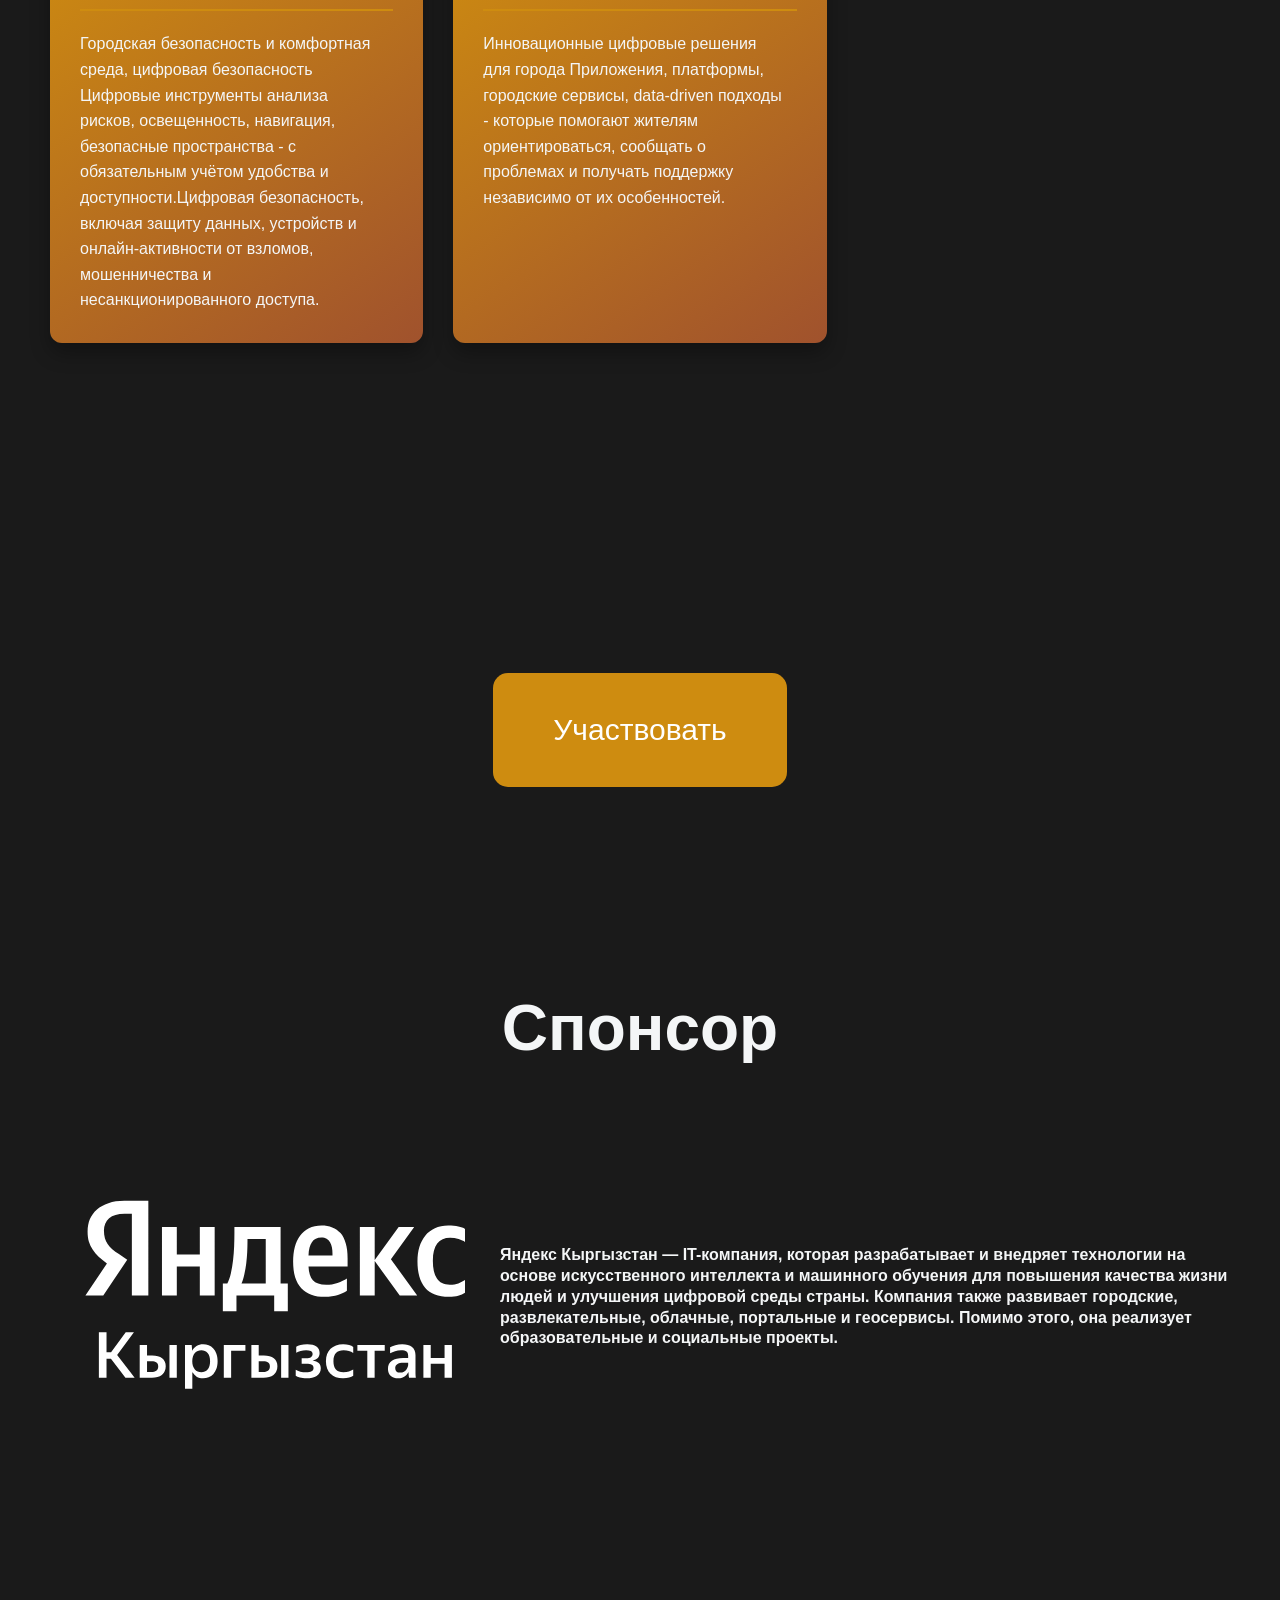
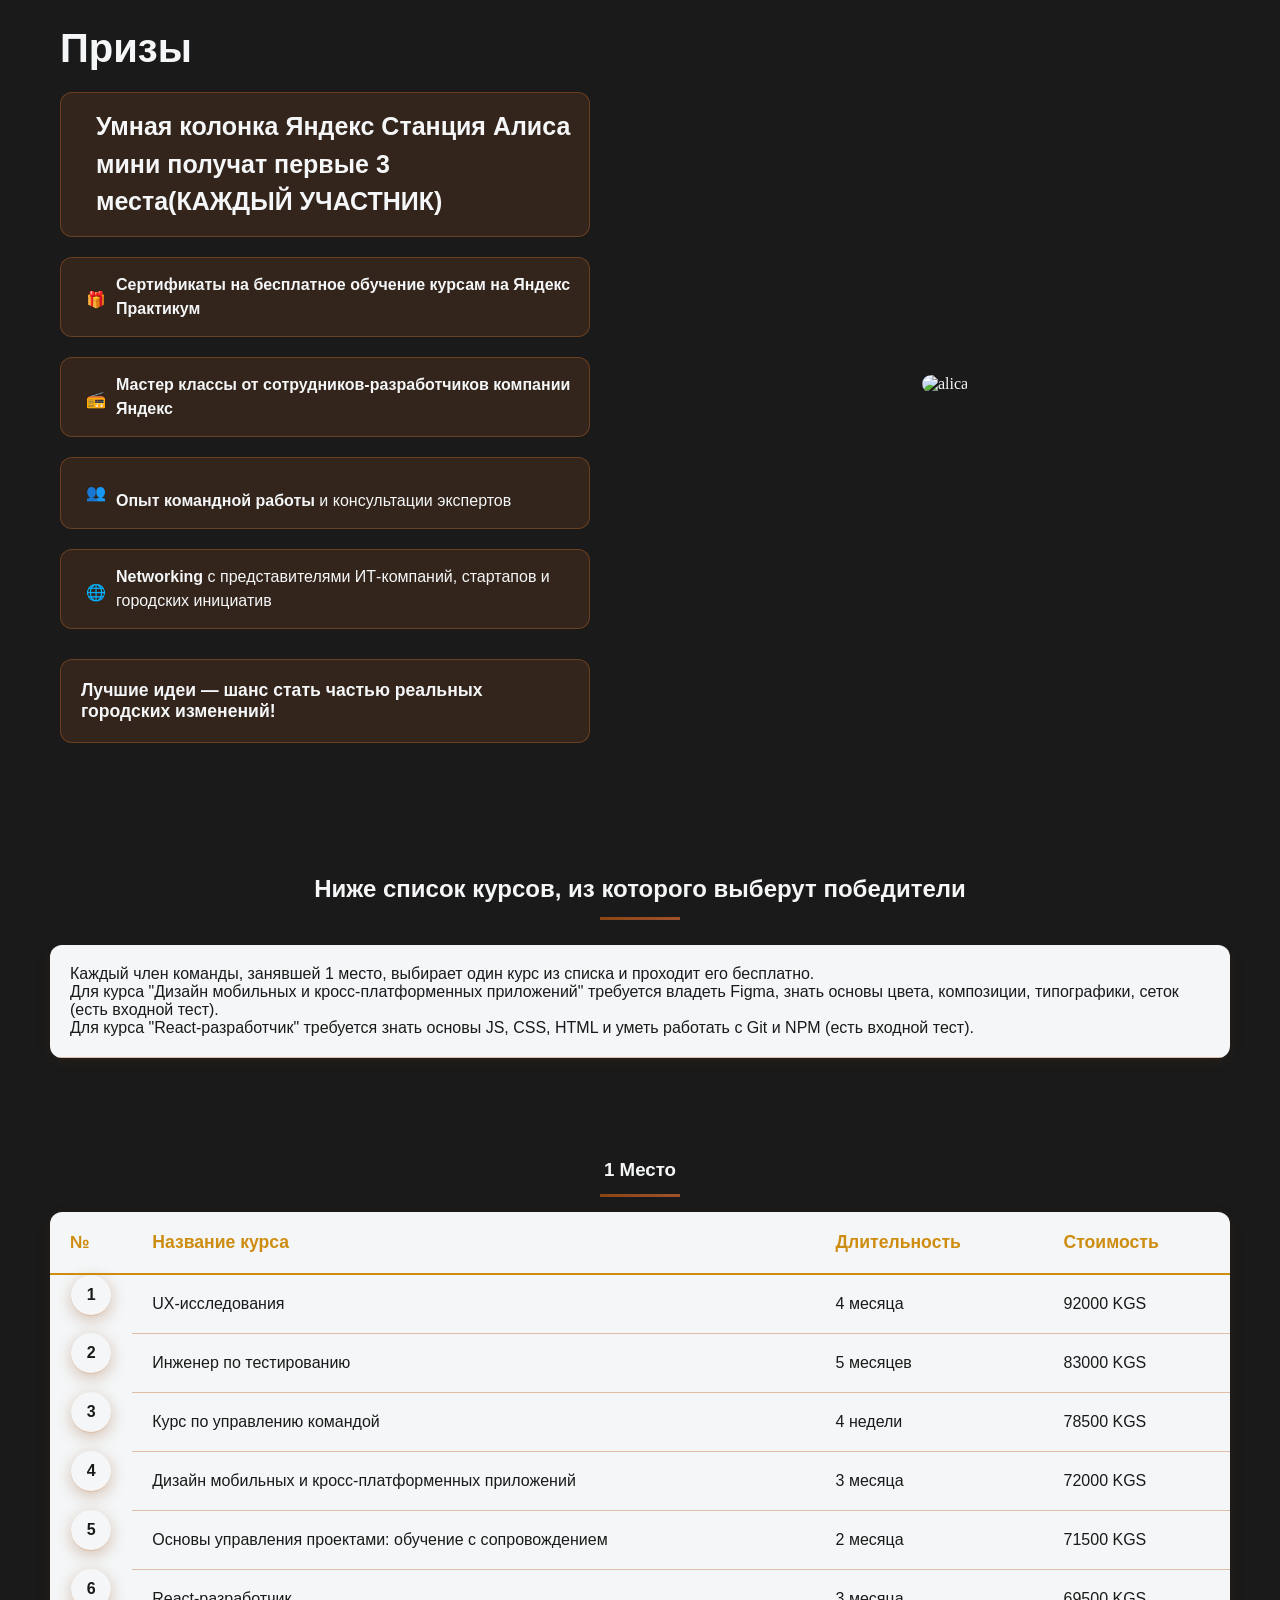
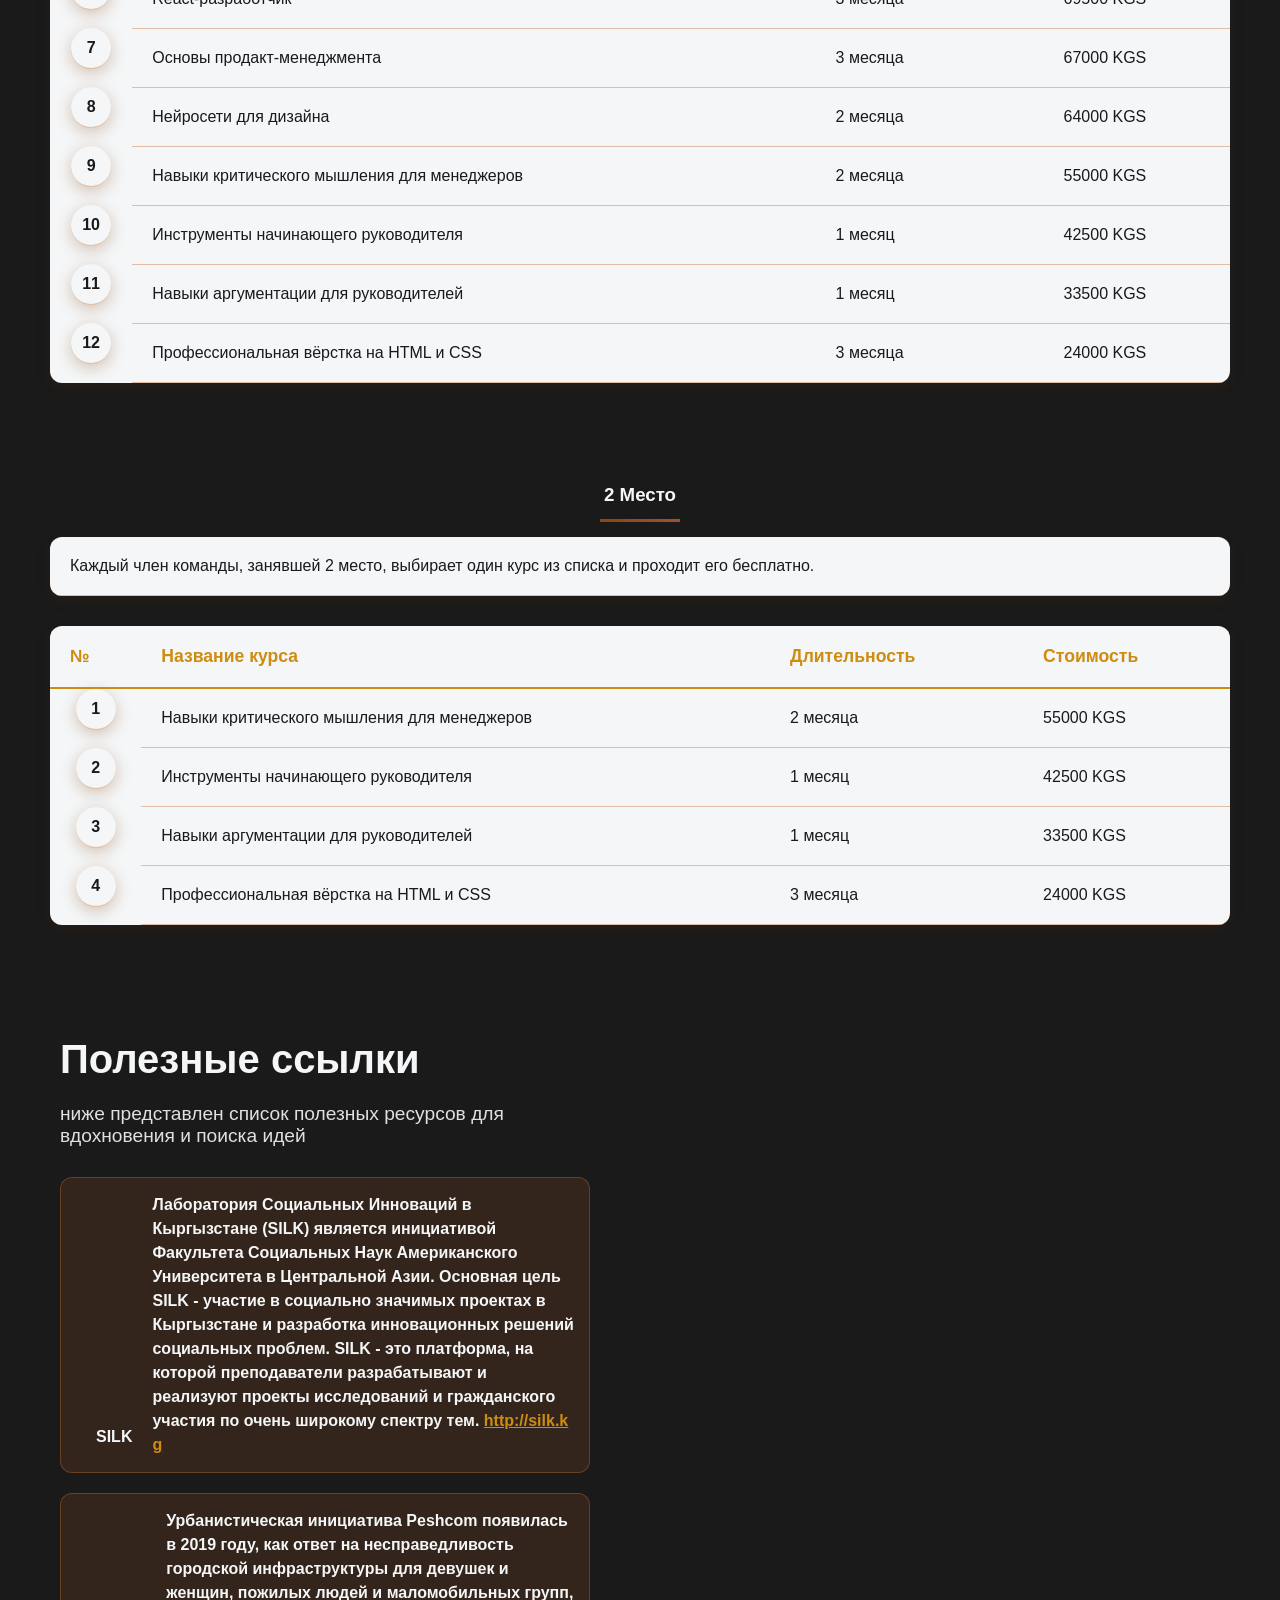
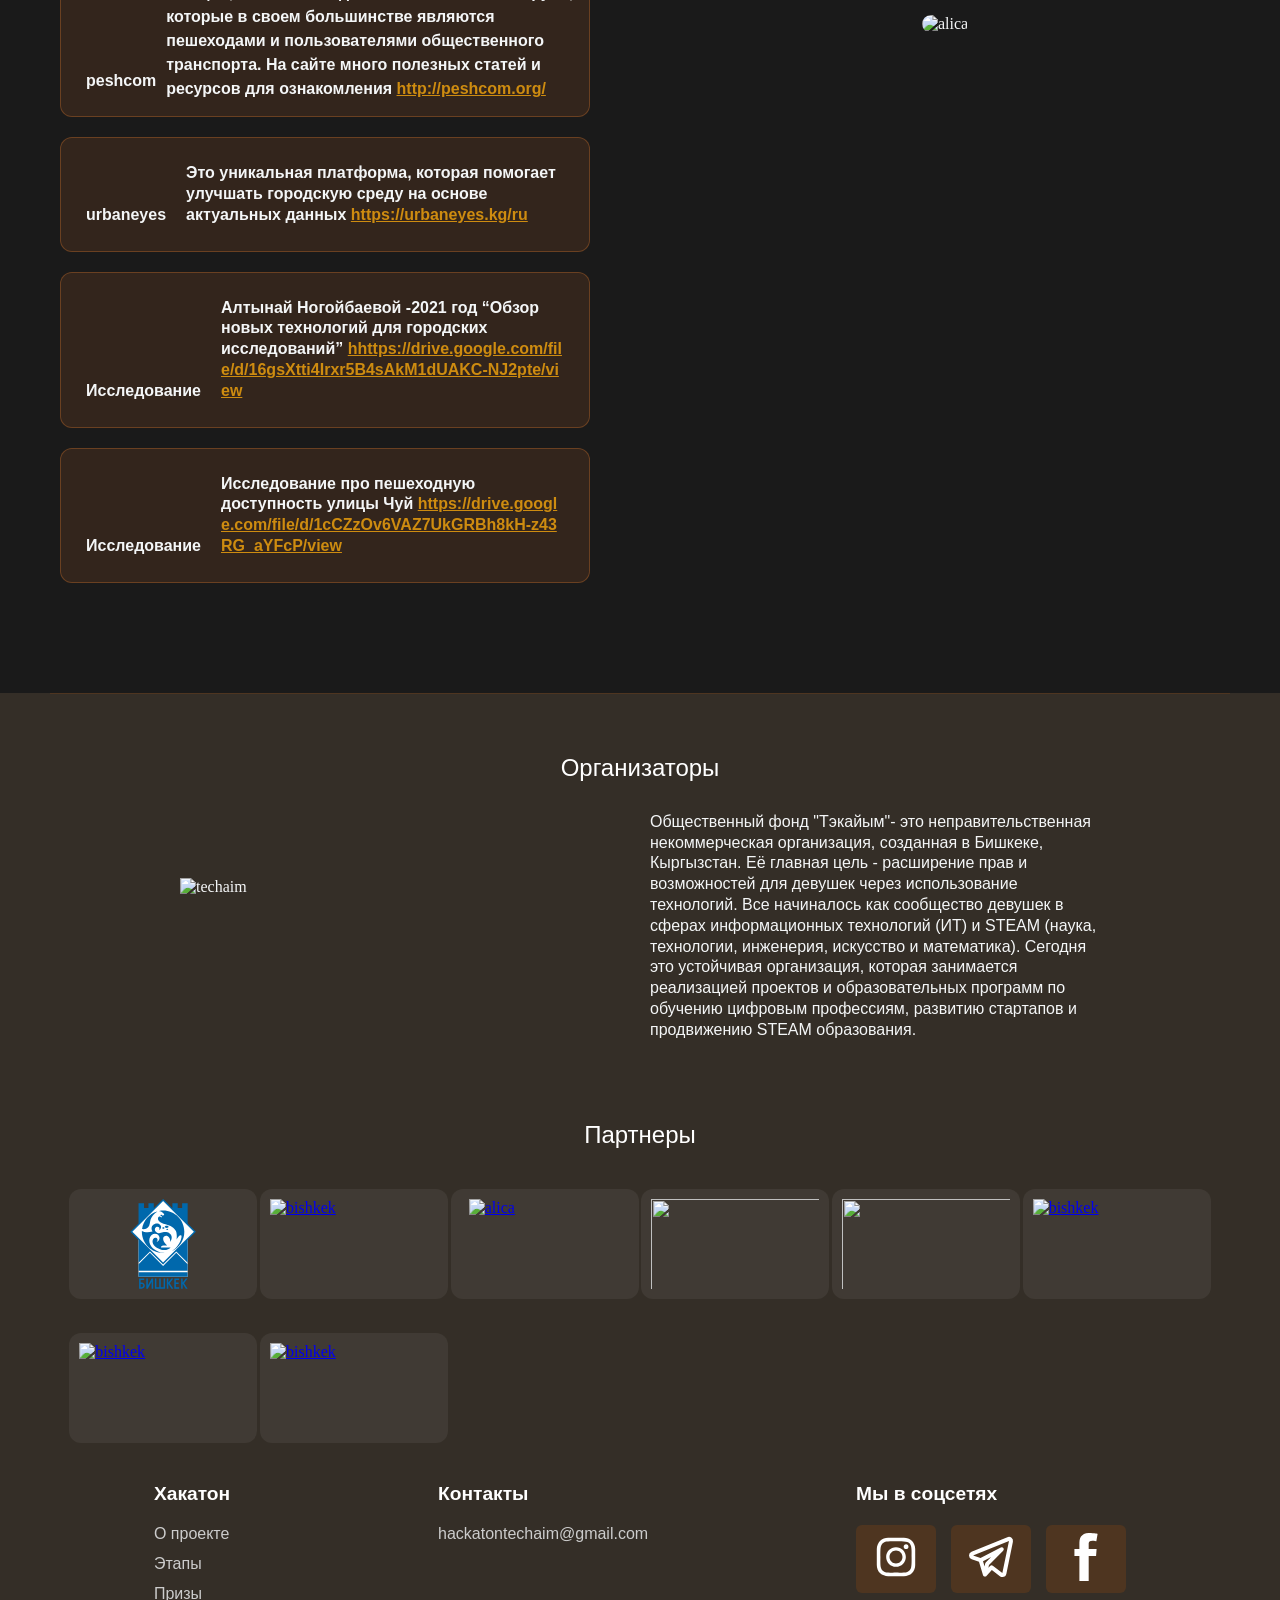
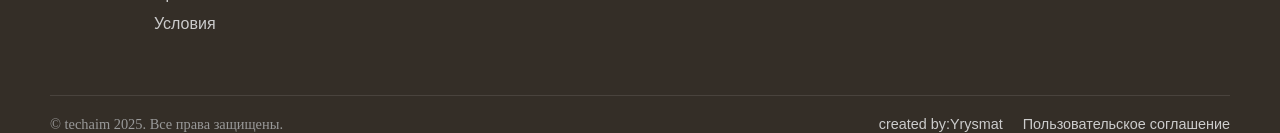
==== commit 16b8b6c4: "fhfh" ====
--- a/index.html
+++ b/index.html
@@ -737,37 +737,51 @@
           <div class="footer__orgainz"></div>
           <h2 class="footer__partners-title">Партнеры</h2>
           <div class="footer__imgage">
-            <a href="" class="footer__link"
+            <a href="https://bishkek.gov.kg/ky" class="footer__link"
               ><img
                 src="./img/Coat_of_arms_of_Bishkek_Kyrgyzstan.svg"
                 alt="bishkek"
                 class="footer__img"
             /></a>
-            <a href="" class="footer__link"
+            <a href="https://www.instagram.com/crdl_kg?igsh=M2d1M2U2dzAxeXR2" class="footer__link"
               ><img
                 src="https://i.ibb.co/Gv21nQ7B/image.png"
                 alt="bishkek"
                 class="footer__img"
                 id="liga"
             /></a>
-            <a href="" class="footer__link"
+            <a href="http://silk.kg" class="footer__link"
               > <img
               src="https://i.ibb.co/tPzNdqkC/silk-full-white.png"
               alt="alica"
               class="footer__img"
             /></a>
-            <a href="" class="footer__link"
+            <a href="https://utrk.kg/cs/utrk-chui" class="footer__link"
               ><img src="https://utrk.kg/img/logo.svg" alt="" class="footer__img" id="ligaa"></a>
             <a href="https://inai.kg/" class="footer__link"
               ><img src="https://i.ibb.co/B2Qxr6rV/photo-5310304557441158400-y.jpg" alt="" class="footer__imgs"></a>
-            <a href="" class="footer__link"
+            <a href="https://vesti.kg/" class="footer__link"
               ><img
                 src="https://i.ibb.co/7xykm6S0/photo-5278261004741578068-x.jpg"
                 alt="bishkek"
                 class="footer__img"
                 id="ligaa"
             /></a>
-           
+            <a href="https://tsarka.kg/" class="footer__link"
+              ><img
+                src="https://static.tildacdn.one/tild6237-3365-4232-a438-633737626332/tsarka_kg-logo.svg"
+                alt="bishkek"
+                class="footer__img"
+                id="ligaa"
+            /></a>
+            <a href="https://www.instagram.com/compass.college/" class="footer__link"
+            ><img
+              src="https://i.ibb.co/qMSv9rJp/photo-5024246970884754191-x.jpg"
+              alt="bishkek"
+              class="footer__img"
+              id="ligaa"
+          /></a>
+            
           </div>
         </div>
 
@@ -842,6 +856,32 @@
   </body>
   <!-- Yandex.Metrika counter -->
   <script type="text/javascript">
+    const banner = document.getElementById('cookieBanner');
+  const acceptBtn = document.getElementById('acceptCookies');
+  const declineBtn = document.getElementById('declineCookies');
+
+  const consent = localStorage.getItem('cookieConsent');
+
+  if (!consent) {
+    banner.style.display = 'flex';
+  }
+
+  if (consent === 'accepted') {
+    loadYandexMetrika();
+  }
+
+  acceptBtn.addEventListener('click', () => {
+    localStorage.setItem('cookieConsent', 'accepted');
+    banner.style.display = 'none';
+    loadYandexMetrika(); // ✅ Загружаем ТОЛЬКО после согласия
+  });
+
+  declineBtn.addEventListener('click', () => {
+    localStorage.setItem('cookieConsent', 'declined');
+    banner.style.display = 'none';
+  });
+  function loadYandexMetrika() {
+    if (window.ym) return;
     (function(m,e,t,r,i,k,a){
         m[i]=m[i]||function(){(m[i].a=m[i].a||[]).push(arguments)};
         m[i].l=1*new Date();
@@ -849,7 +889,7 @@
         k=e.createElement(t),a=e.getElementsByTagName(t)[0],k.async=1,k.src=r,a.parentNode.insertBefore(k,a)
     })(window, document,'script','https://mc.yandex.ru/metrika/tag.js?id=105570492', 'ym');
 
-    ym(105570492, 'init', {ssr:true, webvisor:true, clickmap:true, ecommerce:"dataLayer", accurateTrackBounce:true, trackLinks:true});
+    ym(105570492, 'init', {ssr:true, webvisor:true, clickmap:true, ecommerce:"dataLayer", accurateTrackBounce:true, trackLinks:true});}
   </script>
   <noscript><div><img src="https://mc.yandex.ru/watch/105570492" style="position:absolute; left:-9999px;" alt="" /></div></noscript>
 <!-- /Yandex.Metrika counter -->
--- a/css/fonts.css
+++ b/css/fonts.css
@@ -1,3 +1,4 @@
+@charset "UTF-8";
 * {
   margin: 0;
   box-sizing: border-box;
@@ -1470,6 +1471,7 @@
   color: var(--text-primary);
   padding: 60px 20px 20px;
   border-top: 1px solid rgba(139, 69, 19, 0.3);
+  /* ===== АДАПТАЦИЯ ДЛЯ МОБИЛЬНЫХ ===== */
 }
 .footer__partners {
   text-align: center;
@@ -1682,6 +1684,60 @@
 .footer__images {
   width: 48px;
   height: 48px;
+}
+.footer__imgage {
+  display: grid;
+  grid-template-columns: repeat(auto-fit, minmax(140px, 1fr));
+  gap: 34px;
+  margin: 40px auto 0;
+  padding: 0 15px;
+  align-items: center;
+  justify-items: center;
+}
+@media (min-width: 768px) and (max-width: 1023px) {
+  .footer__imgage {
+    display: grid;
+    grid-template-columns: repeat(4, 1fr);
+    gap: 34px;
+    margin: 40px auto 0;
+    padding: 0 15px;
+    align-items: center;
+    justify-items: center;
+  }
+}
+.footer__link {
+  width: 120%;
+  height: 110px;
+  background: rgba(255, 255, 255, 0.06);
+  border-radius: 12px;
+  display: flex;
+  align-items: center;
+  justify-content: center;
+  transition: 0.3s ease;
+  padding: 10px;
+}
+.footer__link:hover {
+  background: rgba(139, 69, 19, 0.25);
+  transform: translateY(-6px);
+}
+.footer__img, .footer__imgs {
+  max-width: 100%;
+  max-height: 90px;
+  -o-object-fit: contain;
+     object-fit: contain;
+}
+@media (max-width: 767px) {
+  .footer__imgage {
+    grid-template-columns: repeat(2, 1fr);
+    gap: 14px;
+  }
+  .footer__link {
+    width: 100%;
+    height: 80px;
+  }
+  .footer__img, .footer__imgs {
+    max-height: 45px;
+  }
 }
 
 #liga {
@@ -1718,7 +1774,7 @@
   -webkit-backdrop-filter: blur(10px);
           backdrop-filter: blur(10px);
   border: 1px solid rgba(255, 255, 255, 0.2);
-  font-family: "Comfortaa", cursive;
+  font-family: "Montserrat", sans-serif;
 }
 @media (max-width: 767px) {
   .countdown-timer {
@@ -1817,4 +1873,70 @@
   .countdown-number {
     animation: none;
   }
+}
+.cookie {
+  position: fixed;
+  bottom: 20px;
+  left: 50%;
+  transform: translateX(-50%);
+  background: rgba(20, 20, 20, 0.95);
+  color: #fff;
+  padding: 16px 20px;
+  border-radius: 14px;
+  max-width: 520px;
+  width: calc(100% - 40px);
+  display: flex;
+  align-items: center;
+  justify-content: space-between;
+  gap: 16px;
+  z-index: 9999;
+  box-shadow: 0 10px 30px rgba(0, 0, 0, 0.4);
+  font-size: 14px;
+  font-family: "Montserrat", sans-serif;
+}
+
+.cookie__link {
+  color: #a0522d;
+  text-decoration: underline;
+  font-family: "Montserrat", sans-serif;
+}
+
+.cookie__actions {
+  display: flex;
+  gap: 8px;
+}
+
+.cookie__btn {
+  border: none;
+  padding: 8px 14px;
+  border-radius: 8px;
+  cursor: pointer;
+  font-size: 13px;
+  transition: 0.2s ease;
+}
+
+.cookie__btn--accept {
+  background: #a0522d;
+  color: #fff;
+}
+
+.cookie__btn--accept:hover {
+  background: #8b4513;
+}
+
+.cookie__btn--decline {
+  background: #444;
+  color: #fff;
+}
+
+.cookie__btn--decline:hover {
+  background: #333;
+}
+
+@media (max-width: 480px) {
+  .cookie {
+    flex-direction: column;
+    text-align: center;
+    gap: 10px;
+  }
 }
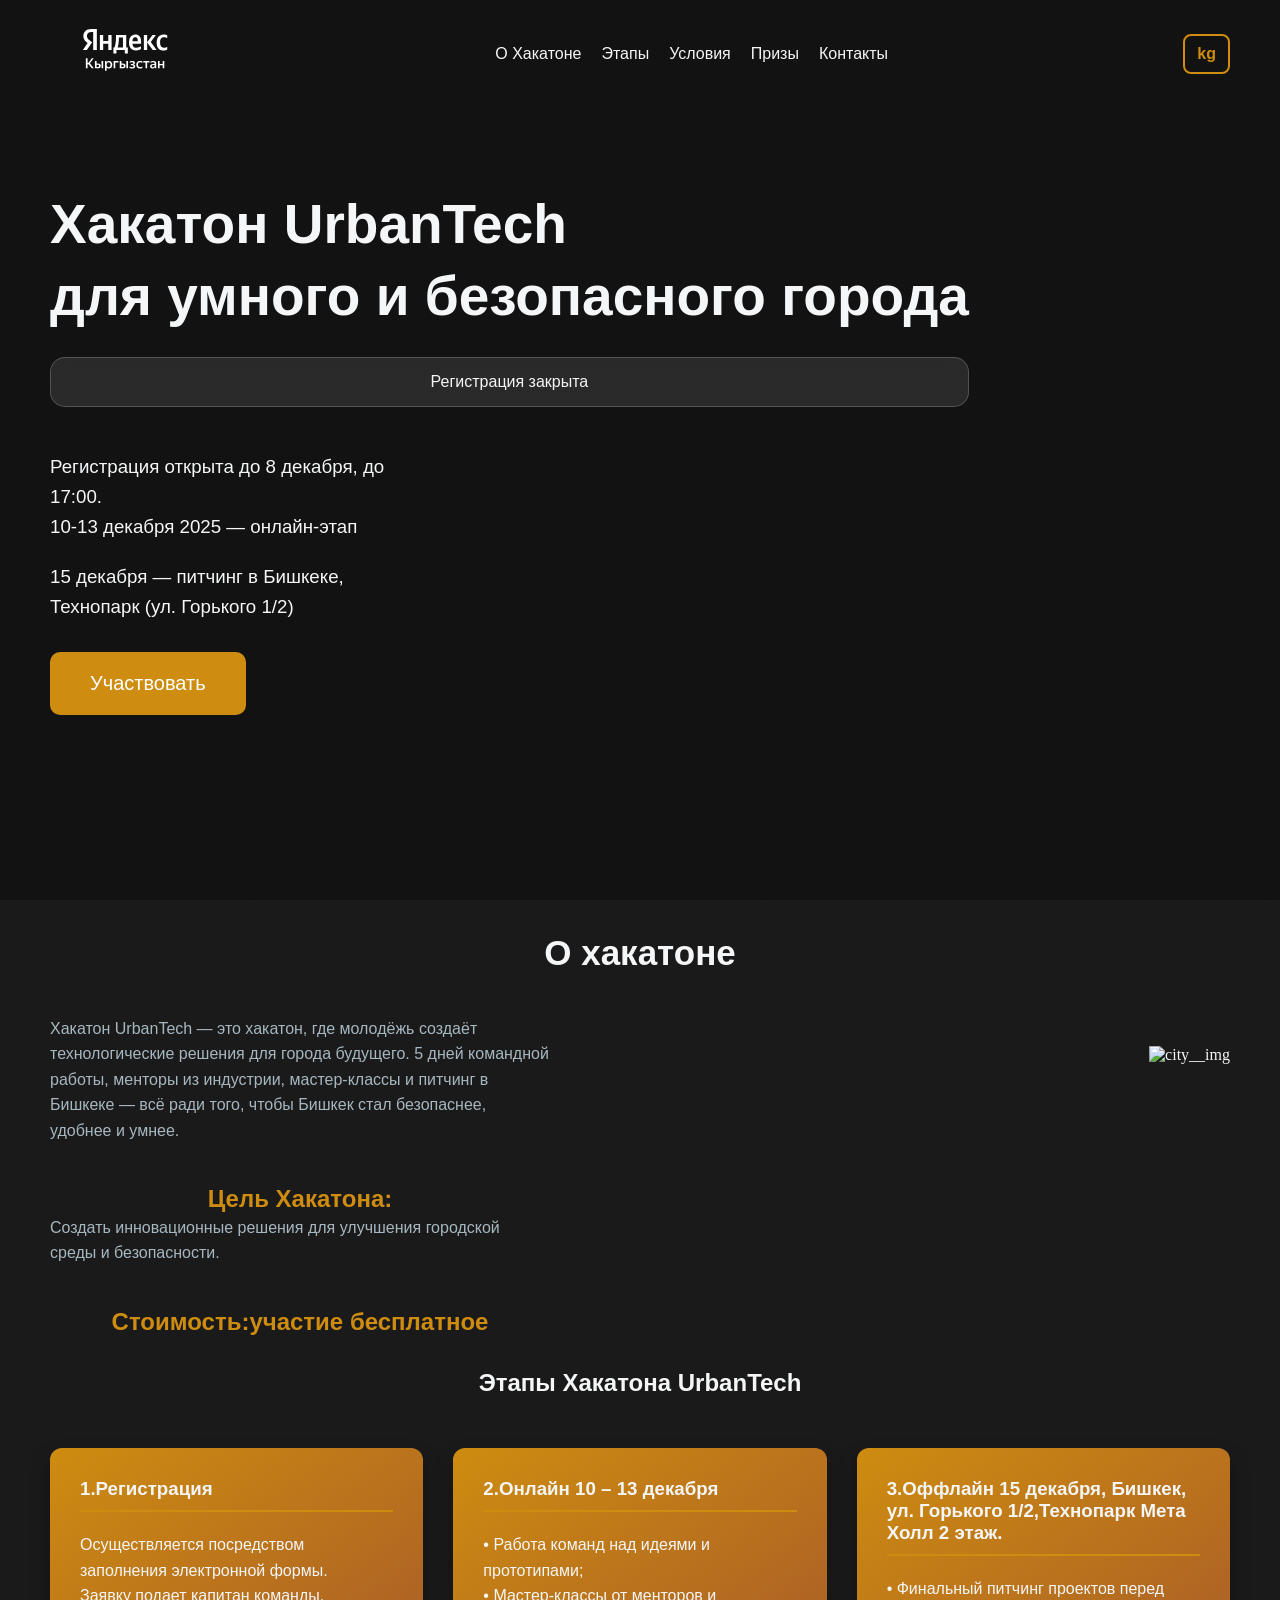
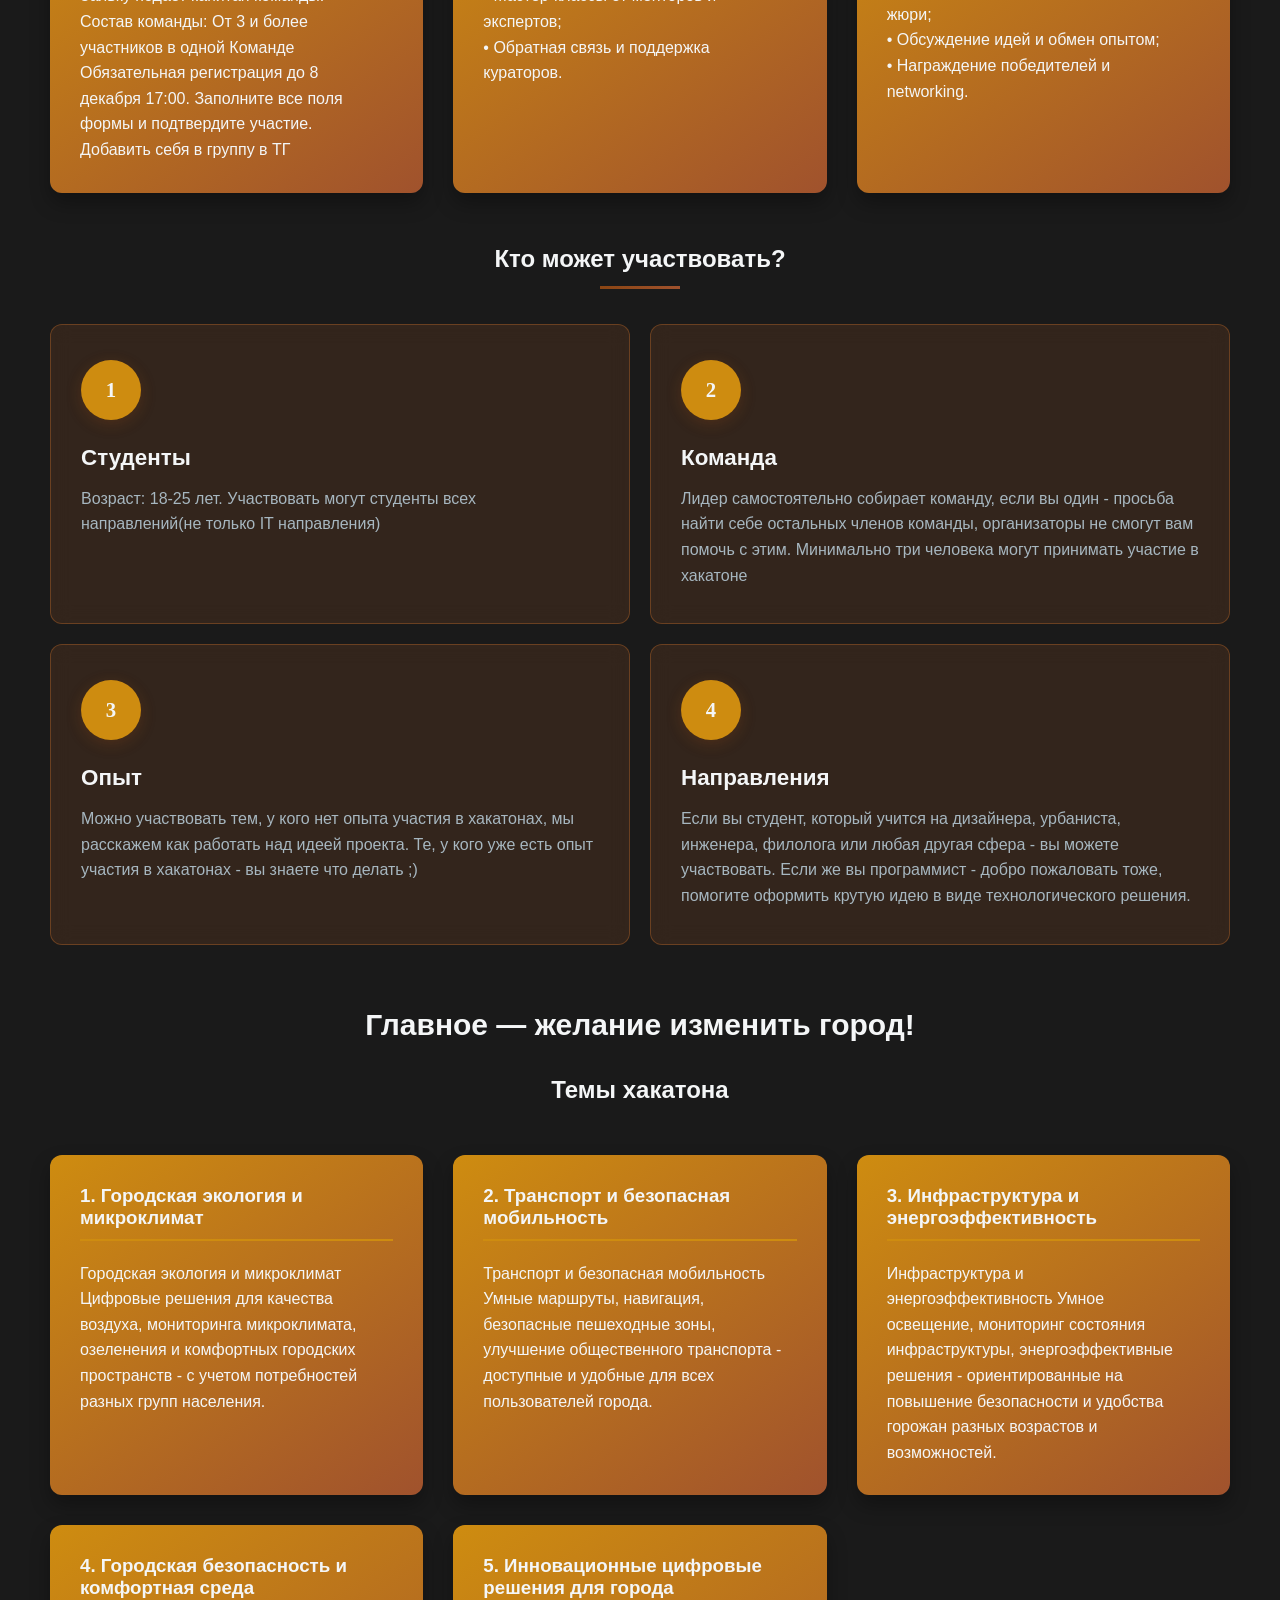
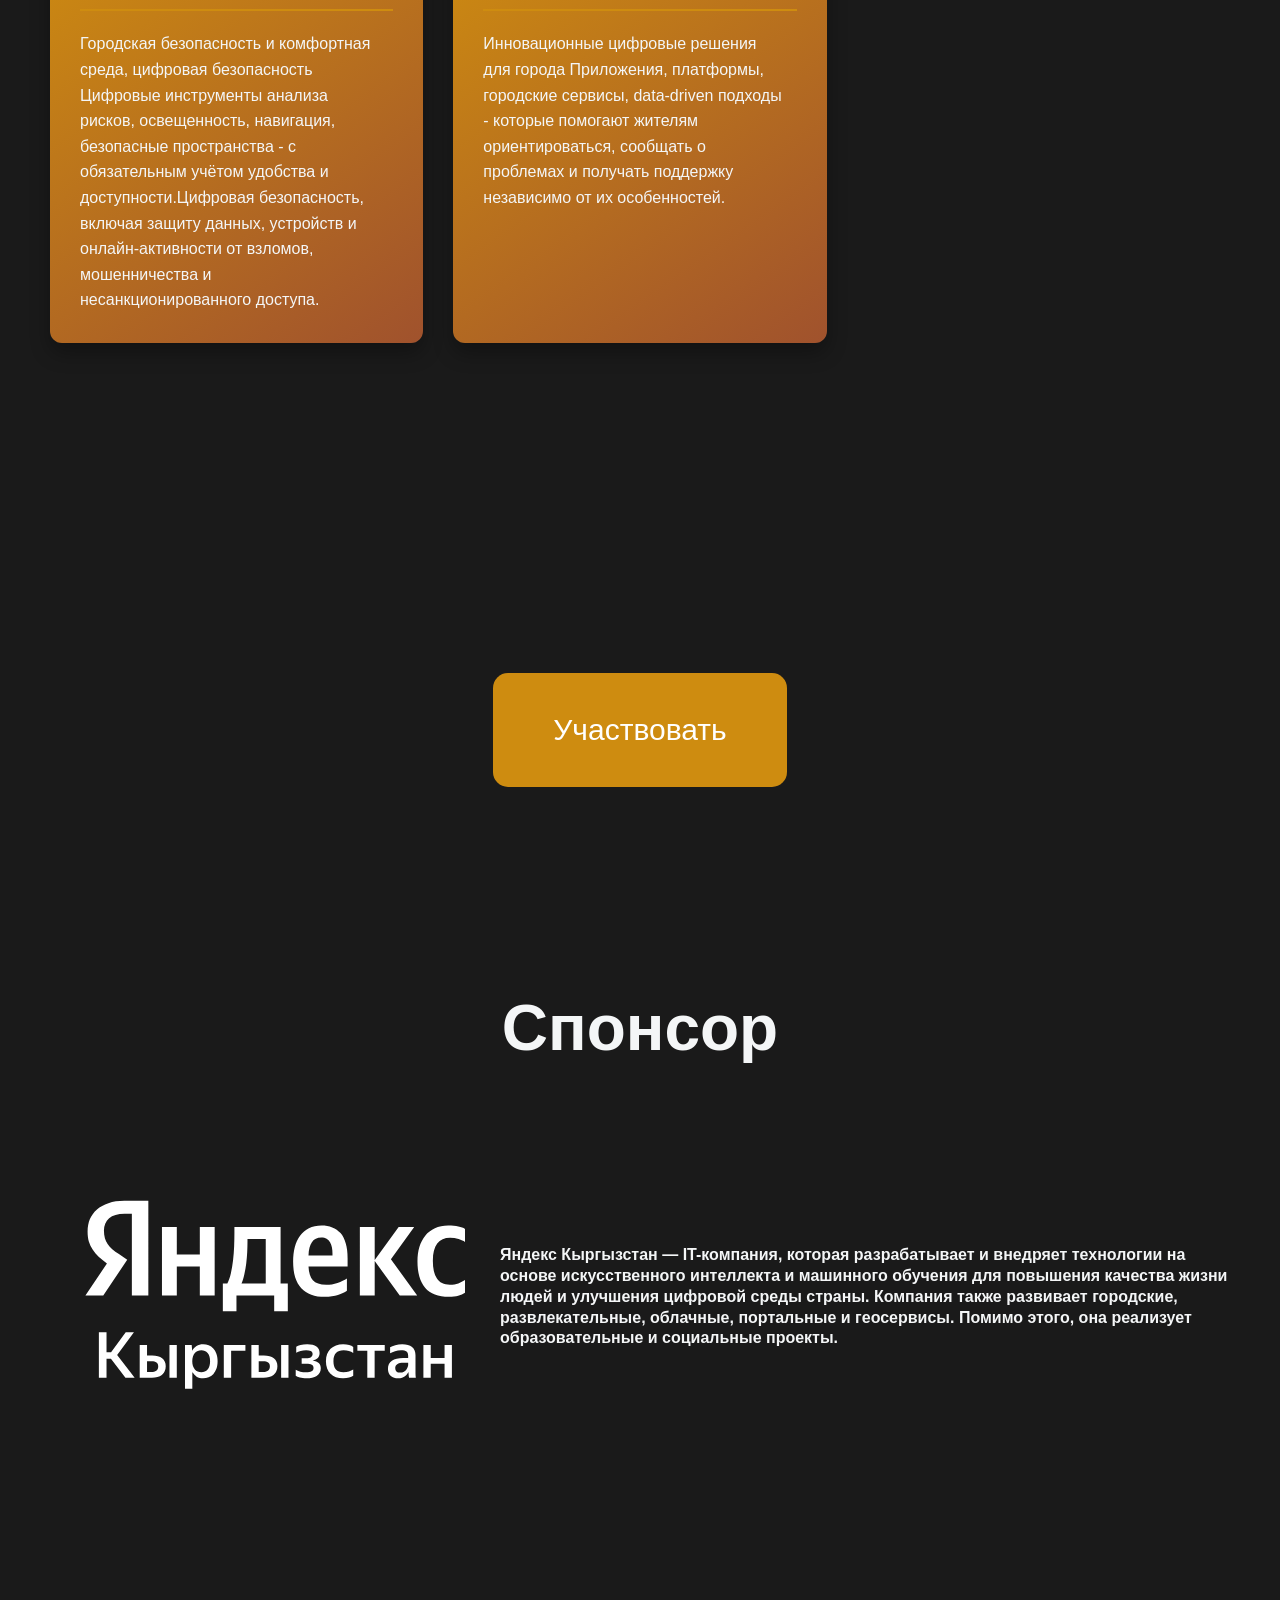
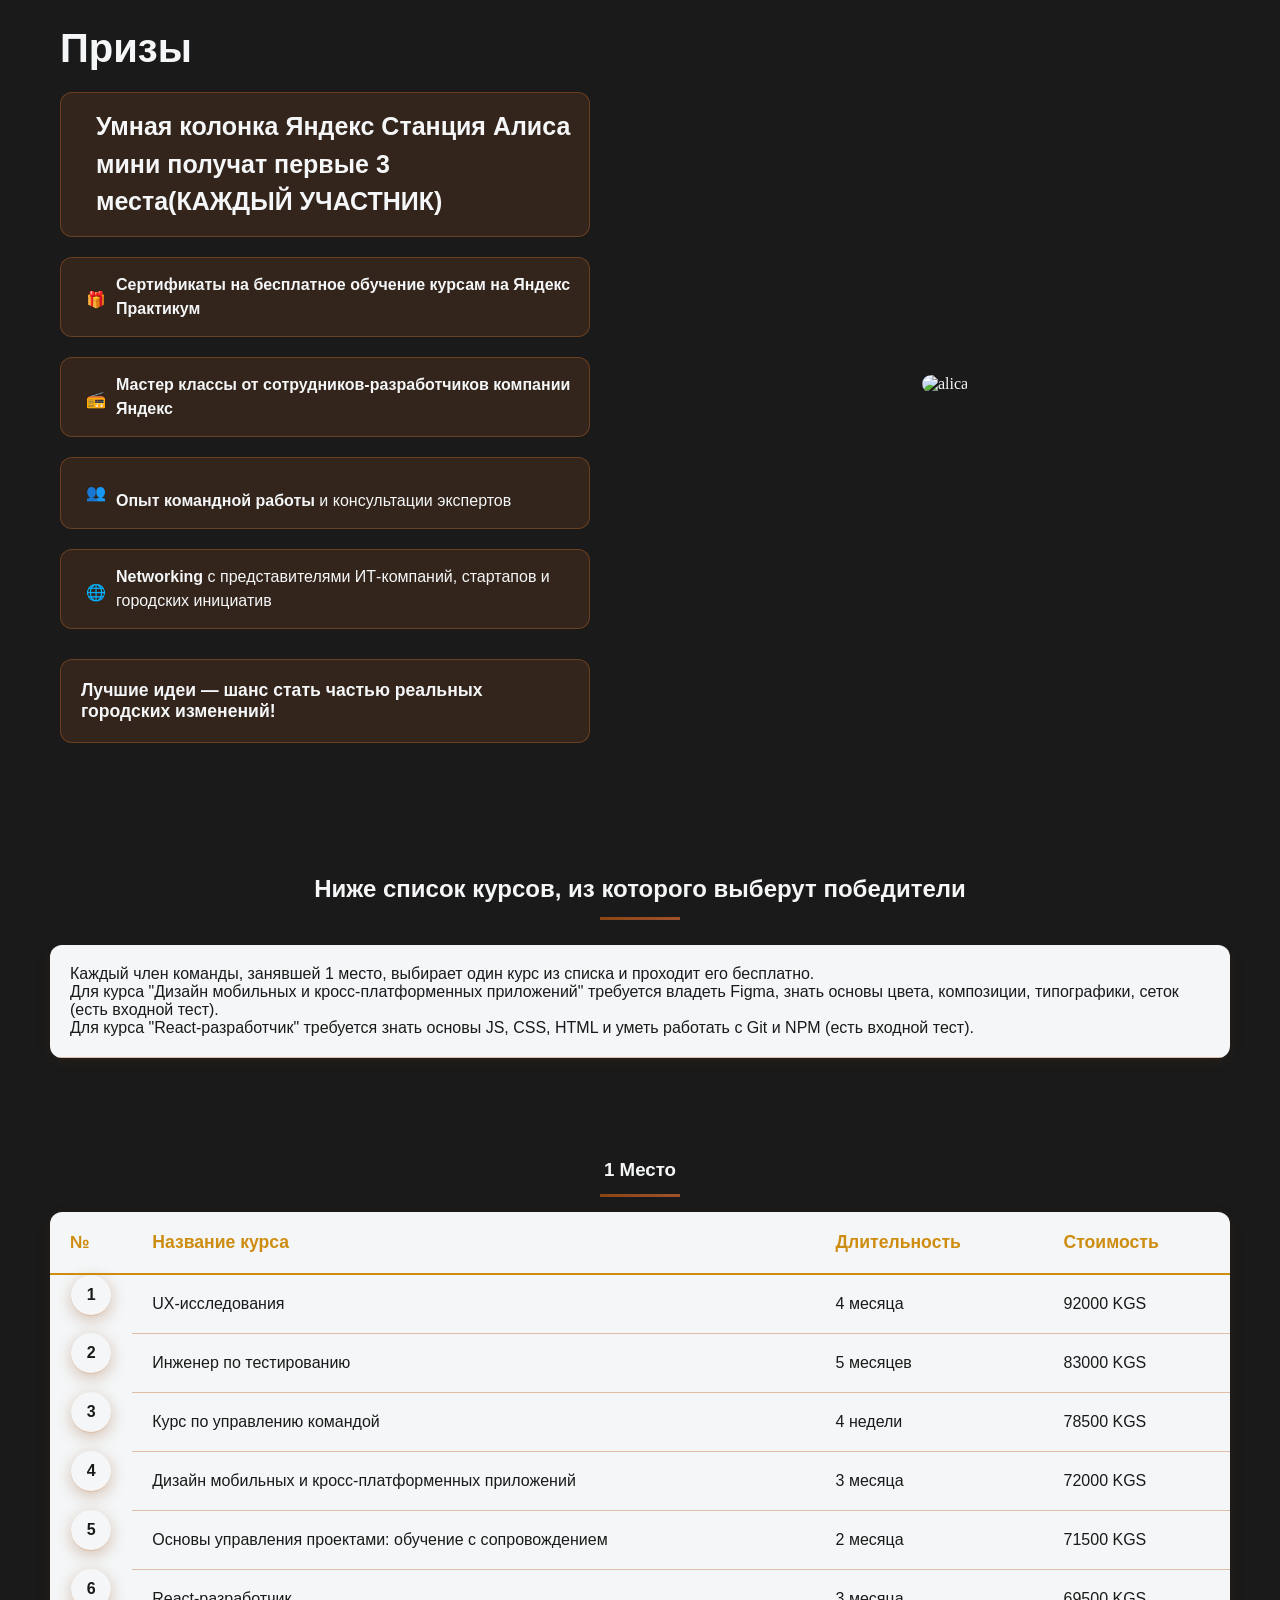
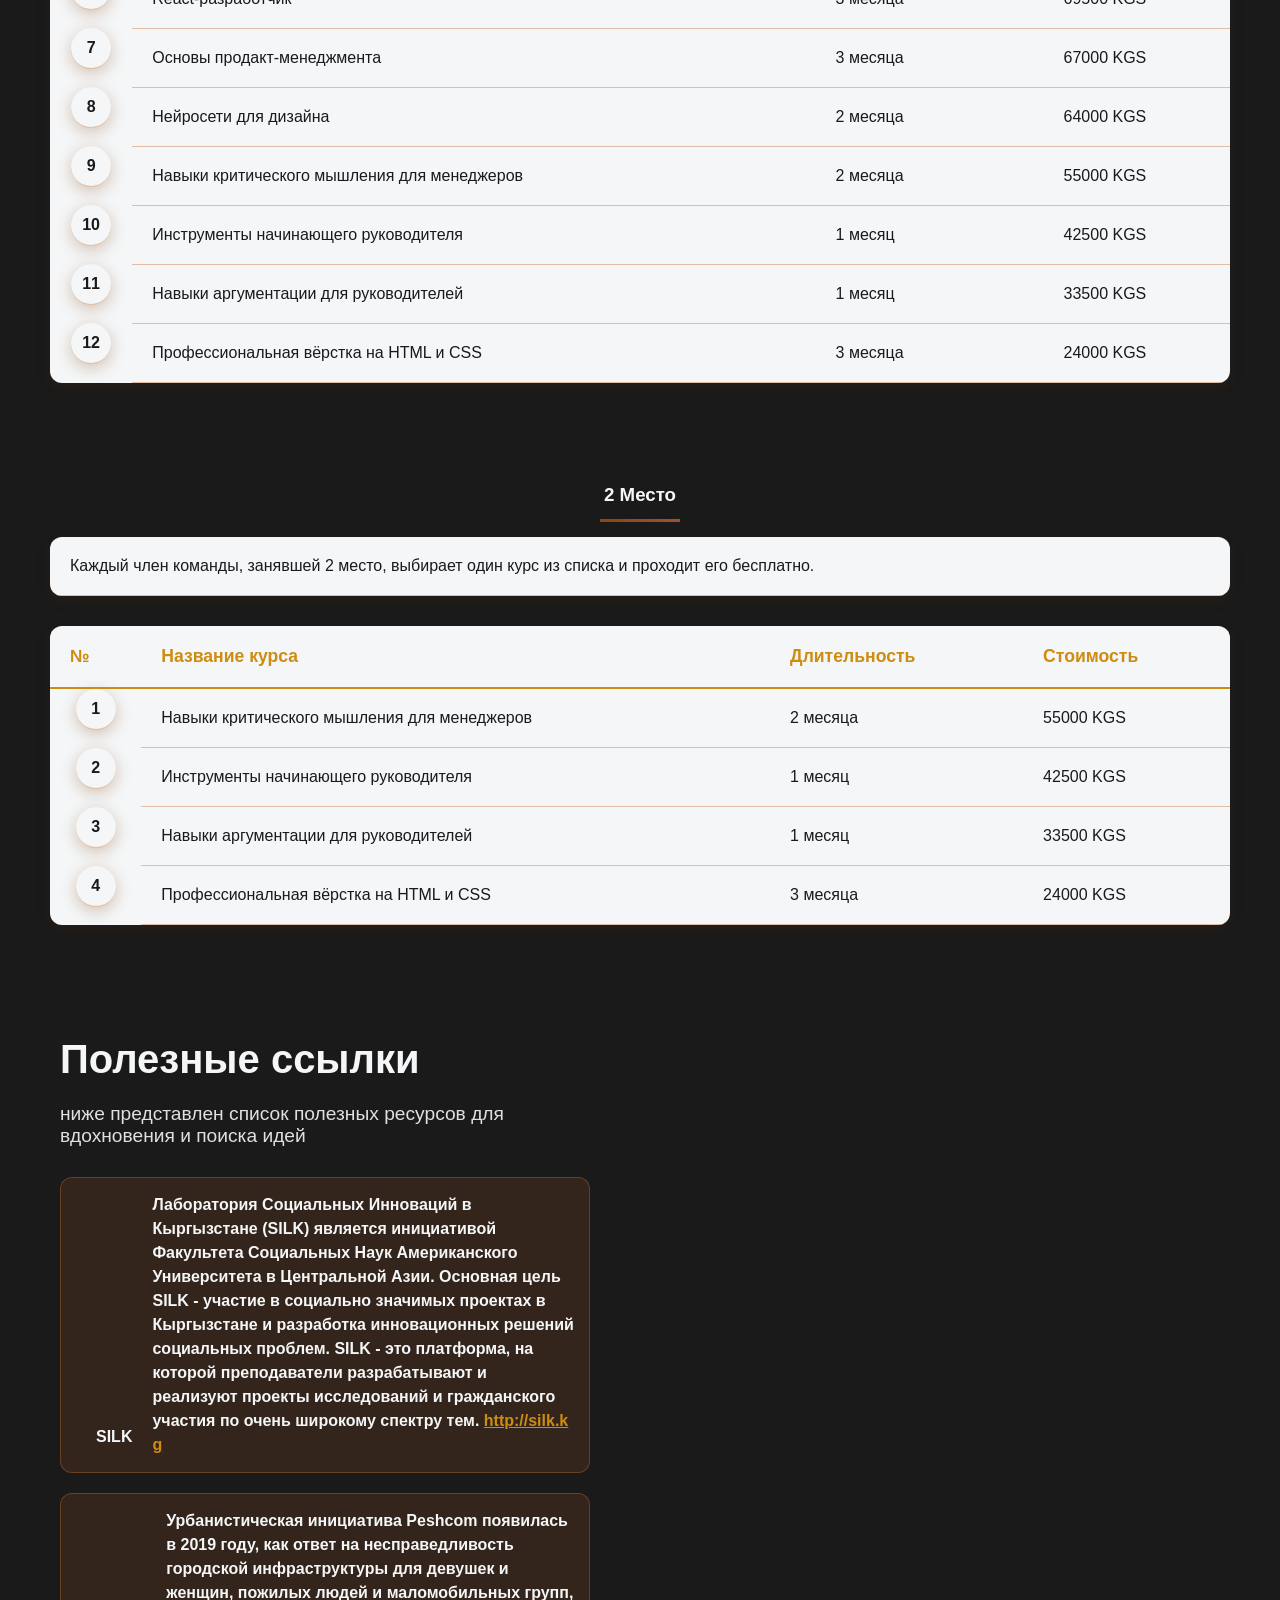
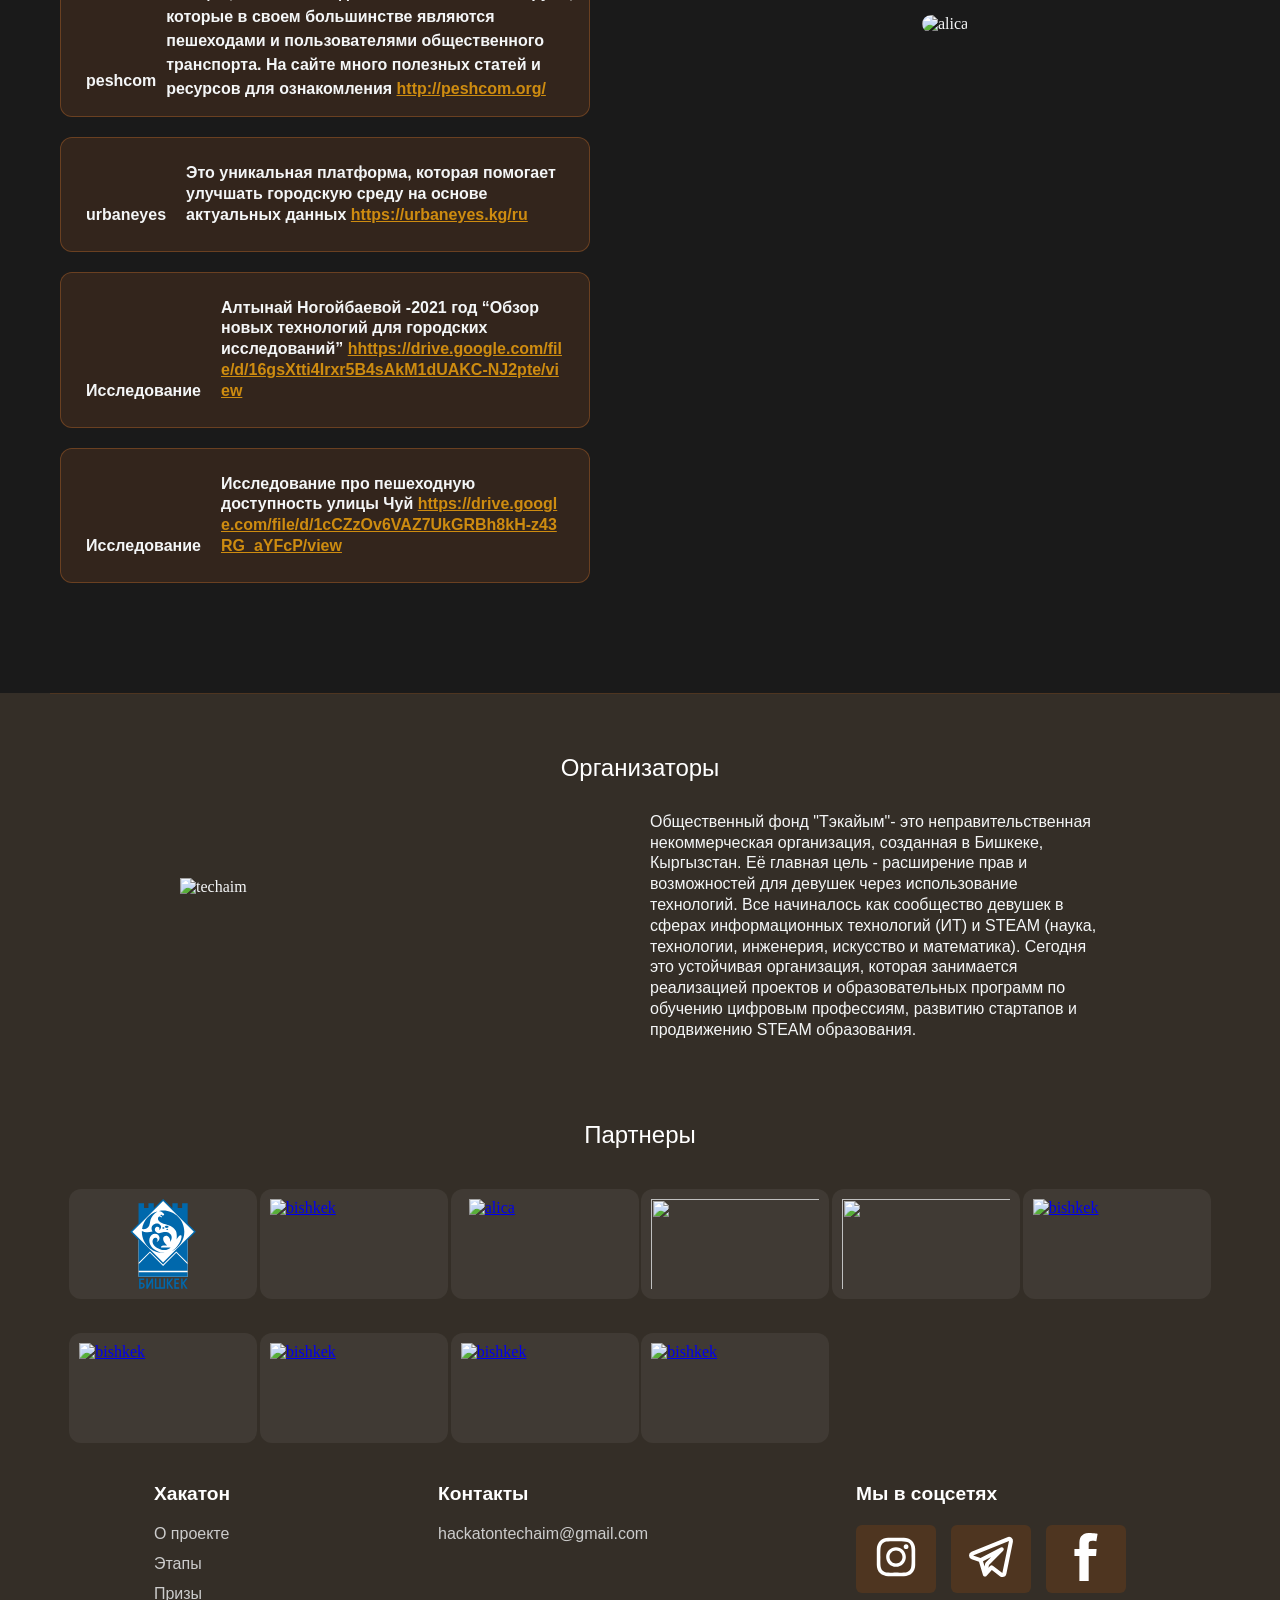
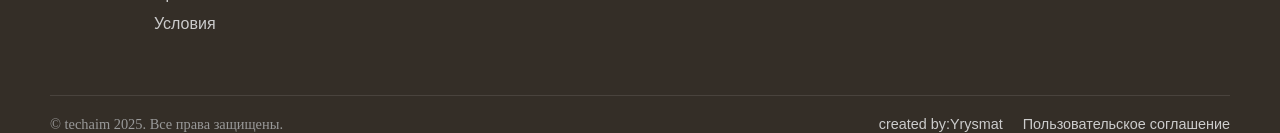
==== commit c28894d2: "fhfhgh" ====
--- a/index.html
+++ b/index.html
@@ -781,6 +781,20 @@
               class="footer__img"
               id="ligaa"
           /></a>
+          <a href="https://techpark.kg/" class="footer__link"
+          ><img
+            src="https://static.tildacdn.one/tild6265-3833-4965-b666-376163333331/Asset_1.svg" src="https://static.tildacdn.one/tild6265-3833-4965-b666-376163333331/Asset_1.svg"
+            alt="bishkek"
+            class="footer__img"
+            id="ligaa"
+        /></a>
+        <a href="https://mugalim.ai/" class="footer__link"
+          ><img
+            src="https://i.postimg.cc/MHj0dtSz/logo.png"
+            alt="bishkek"
+            class="footer__img"
+            id="ligaa"
+        /></a>
             
           </div>
         </div>
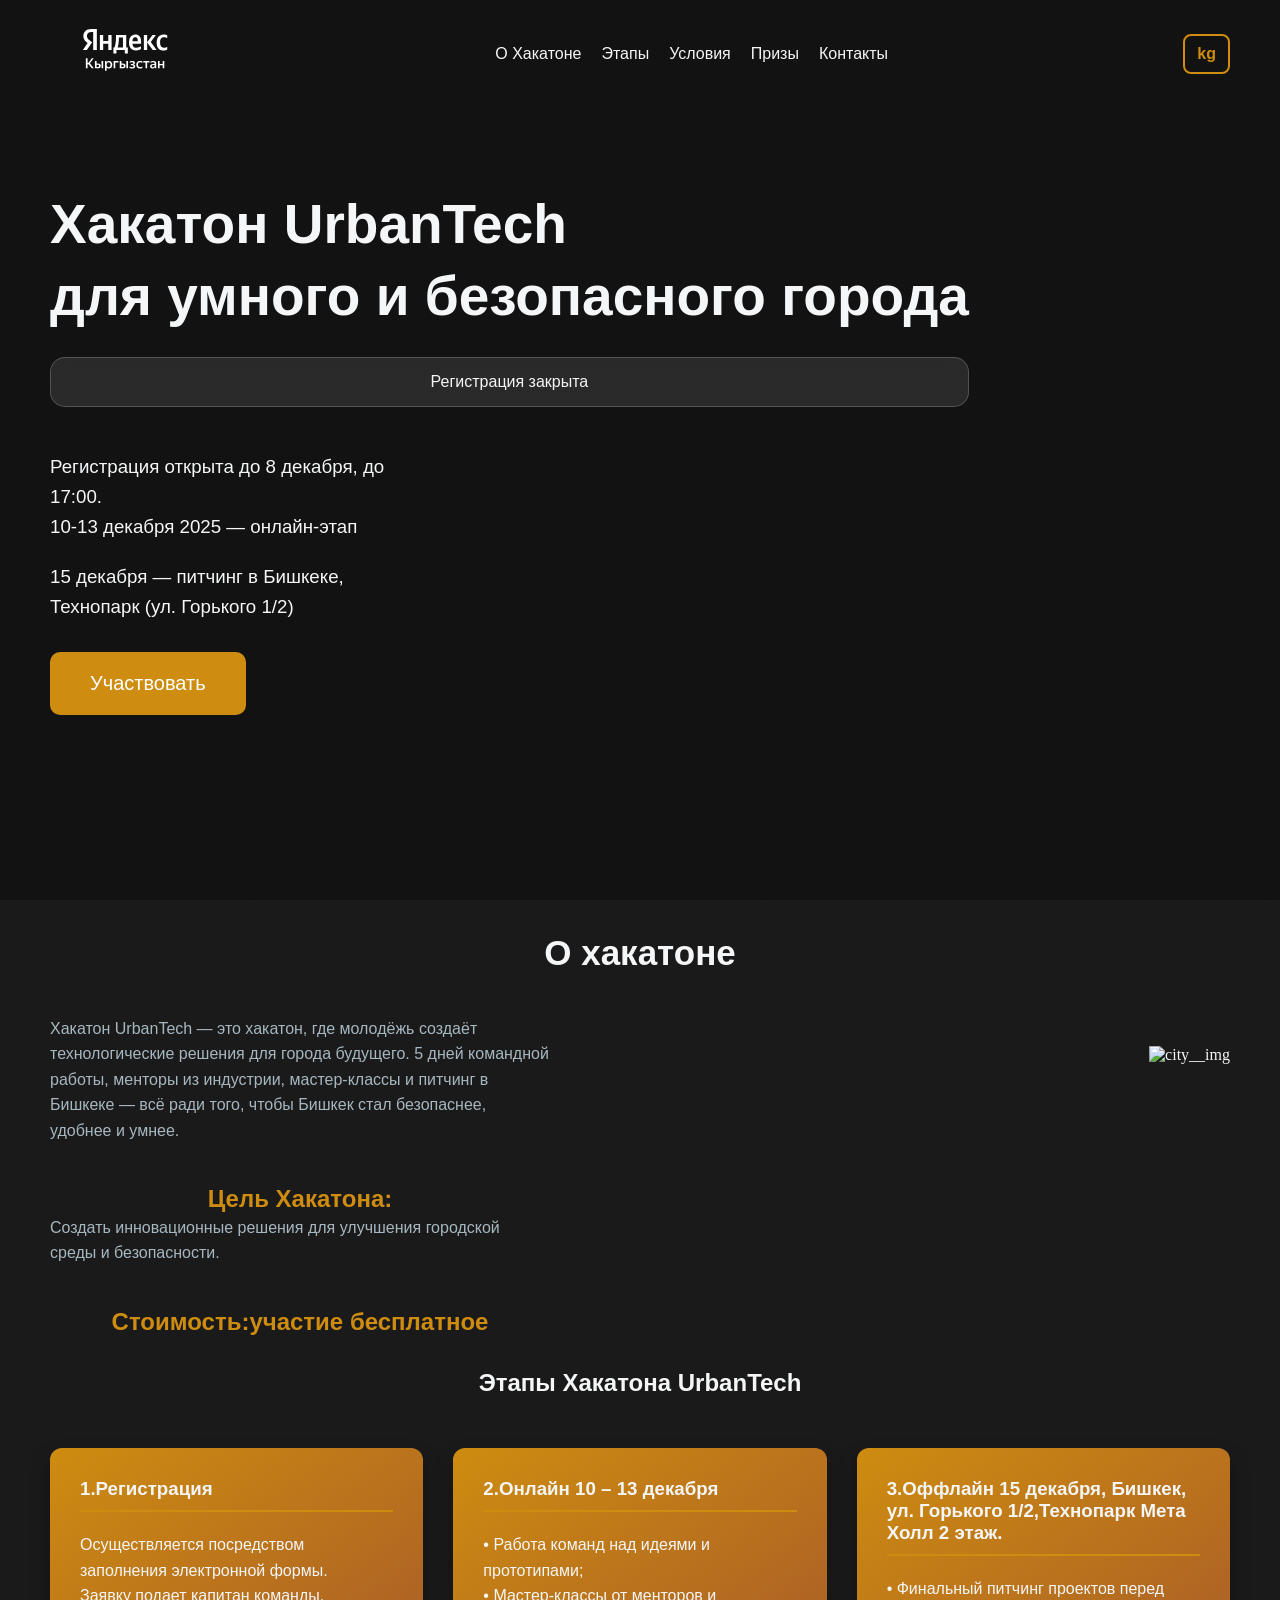
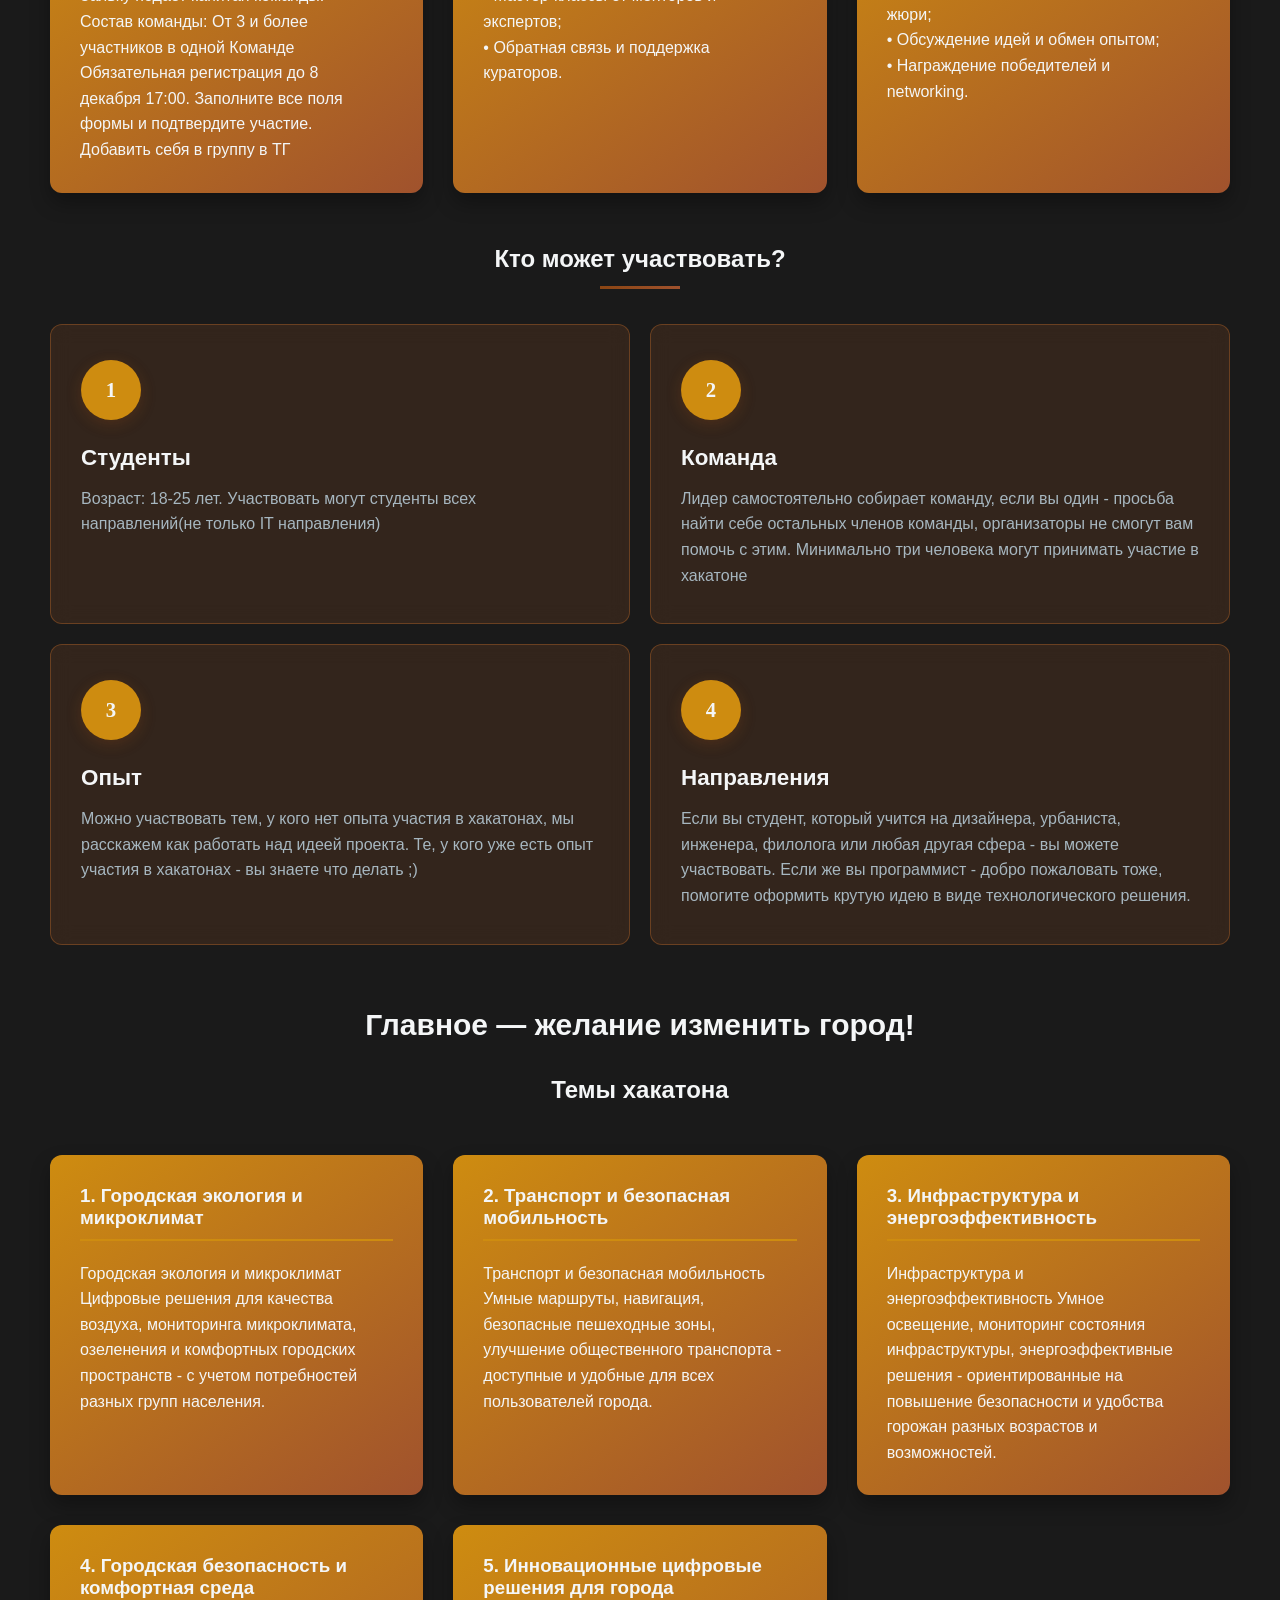
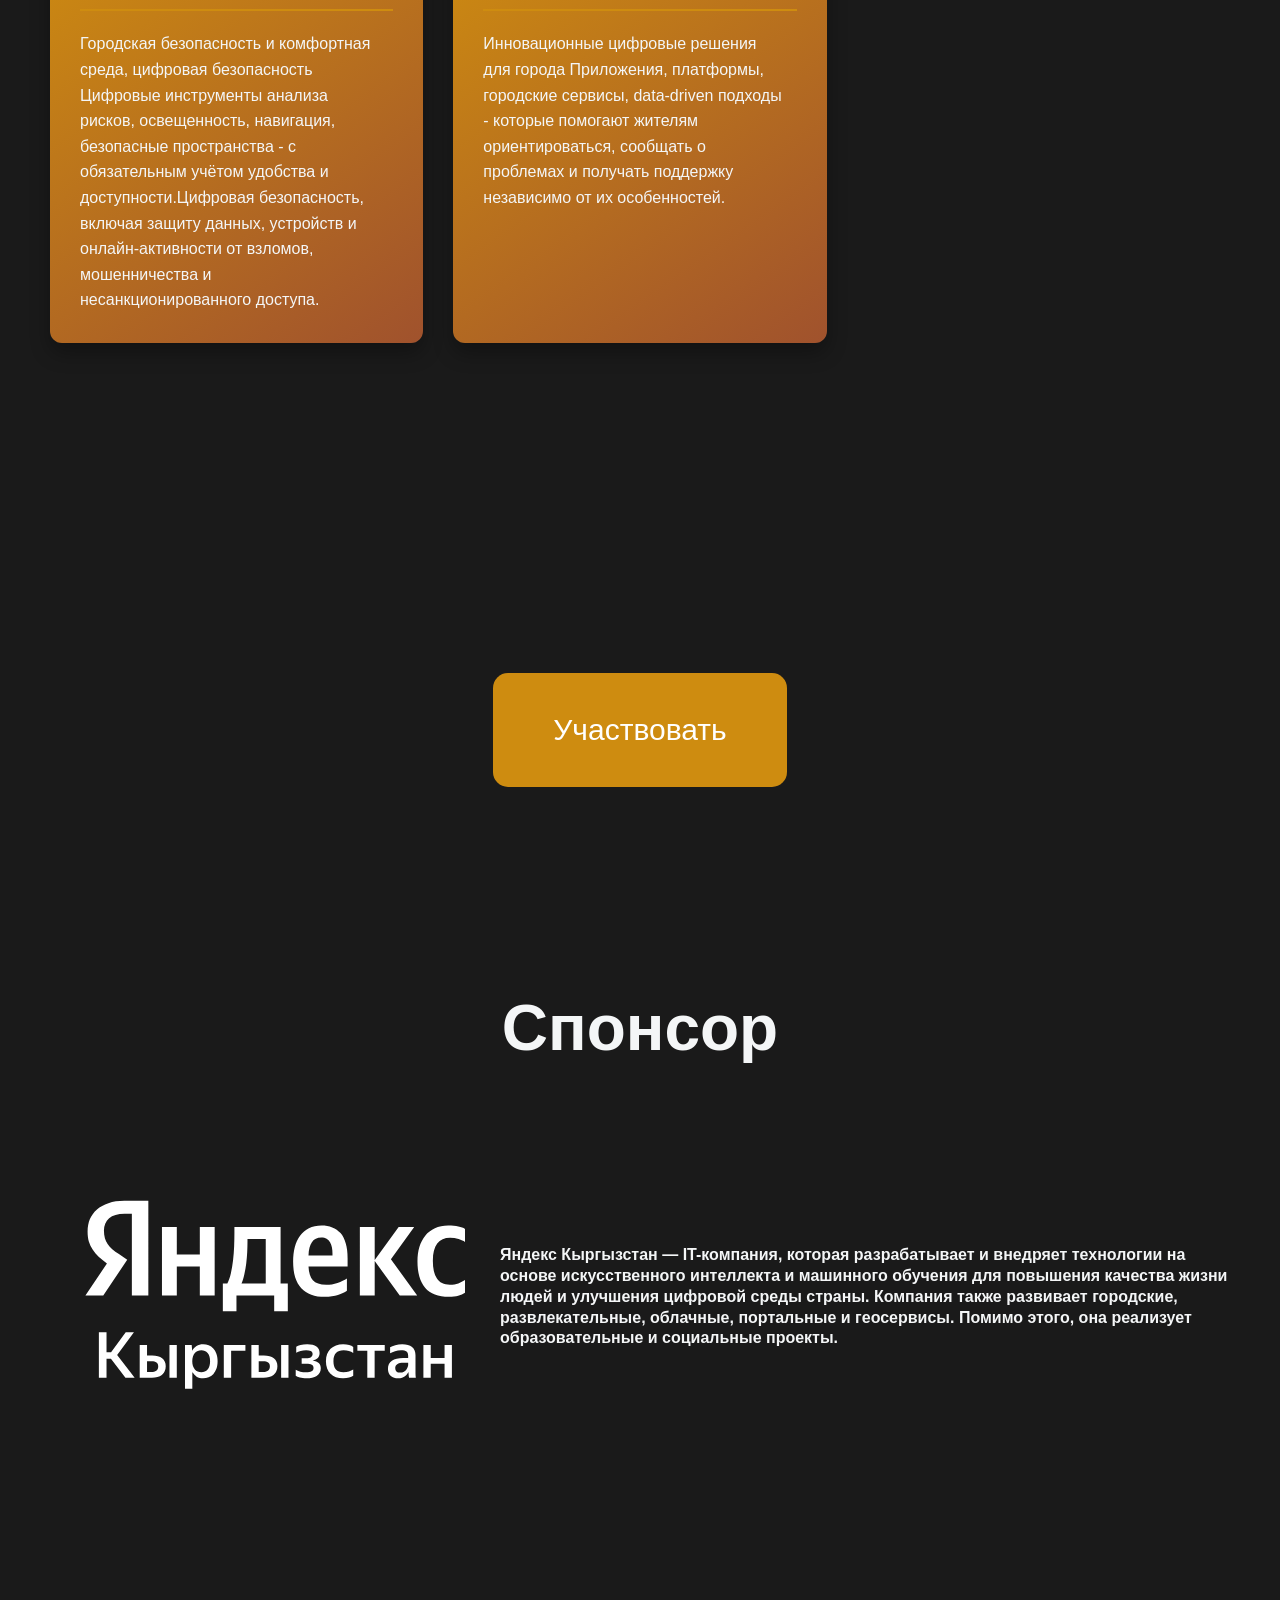
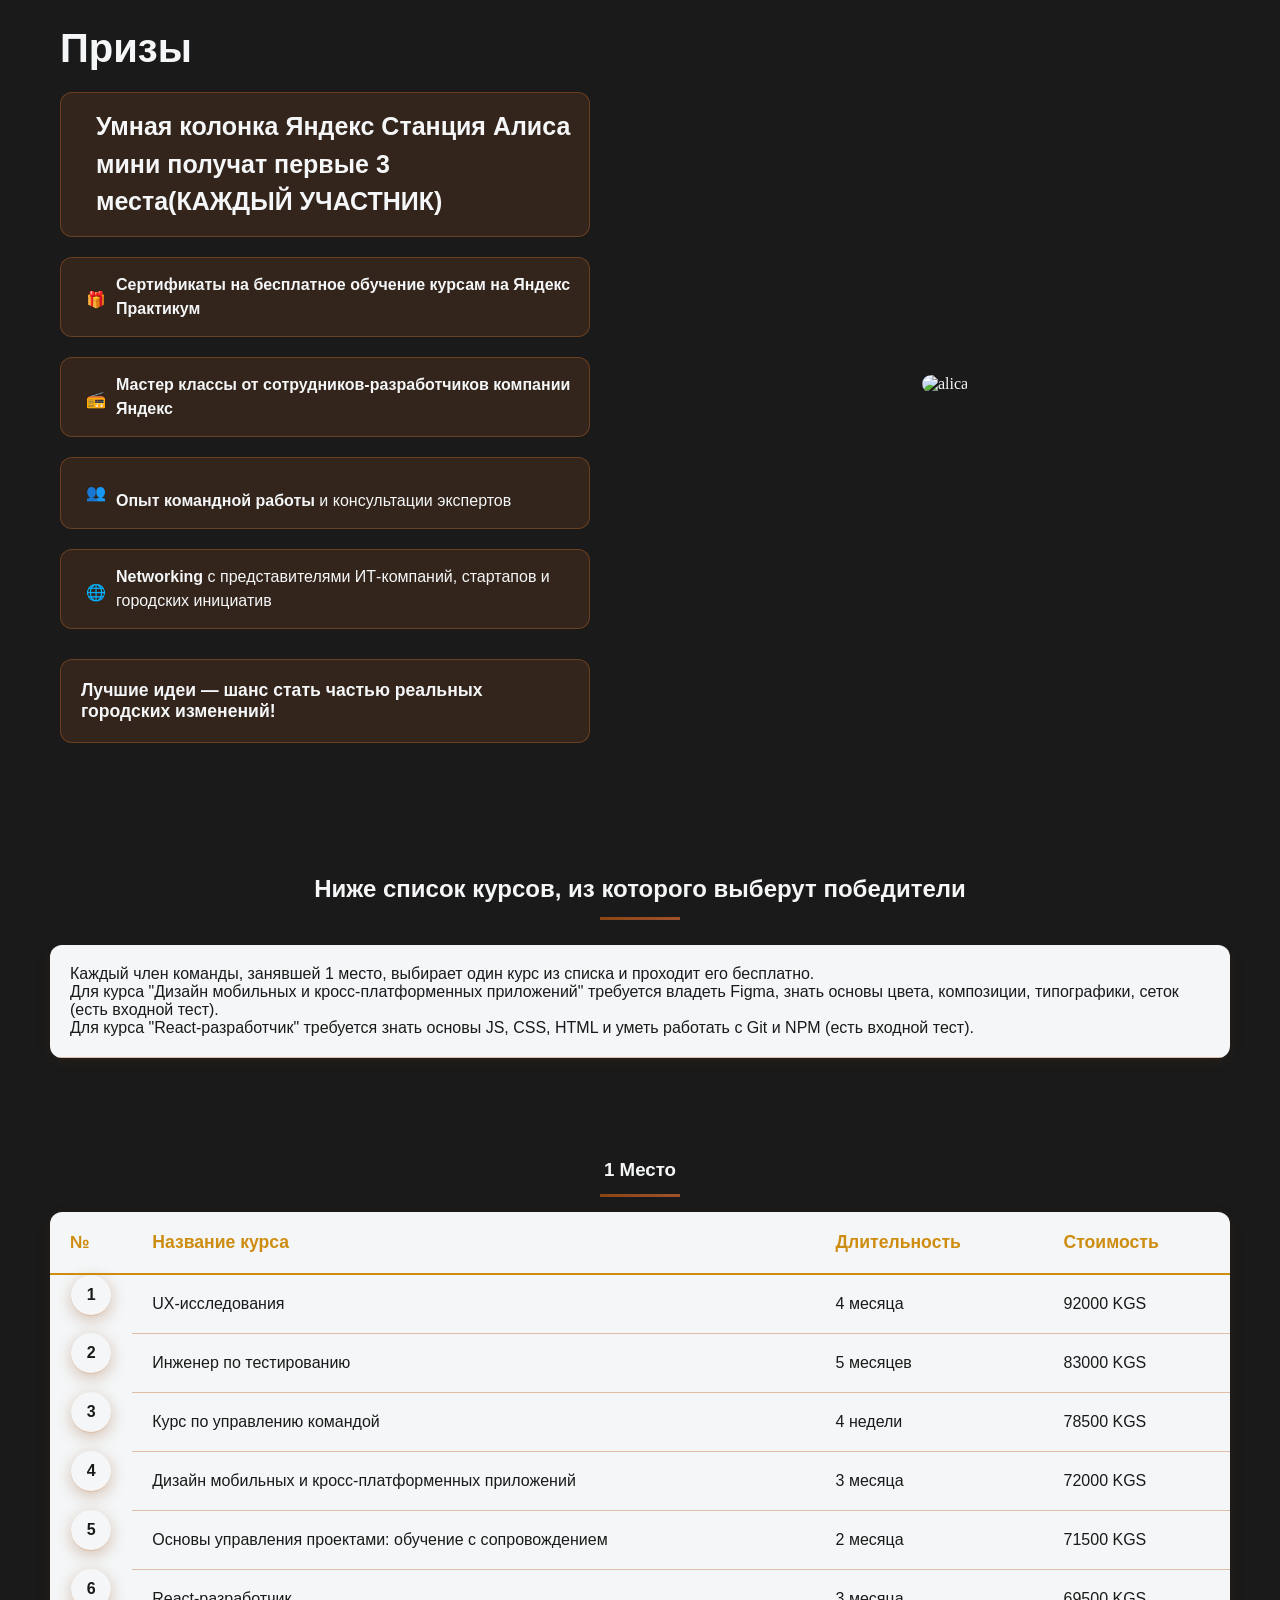
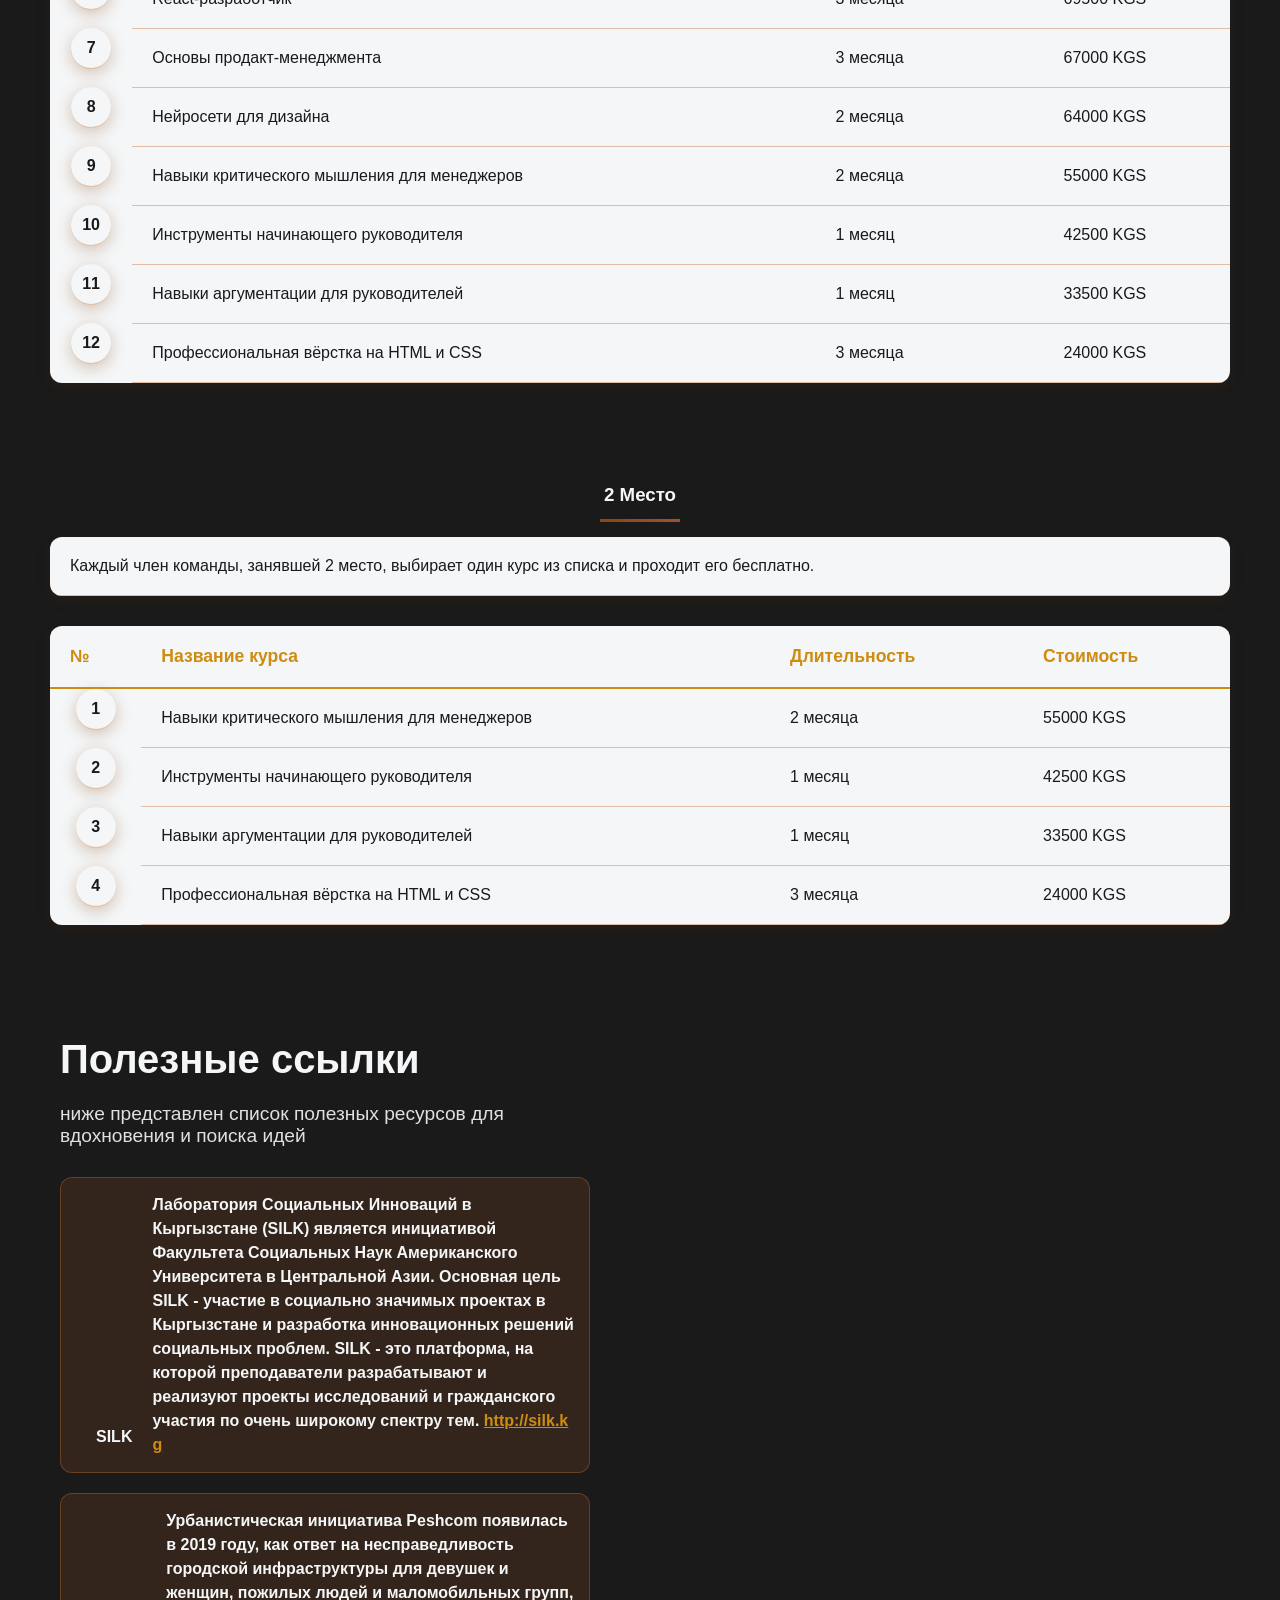
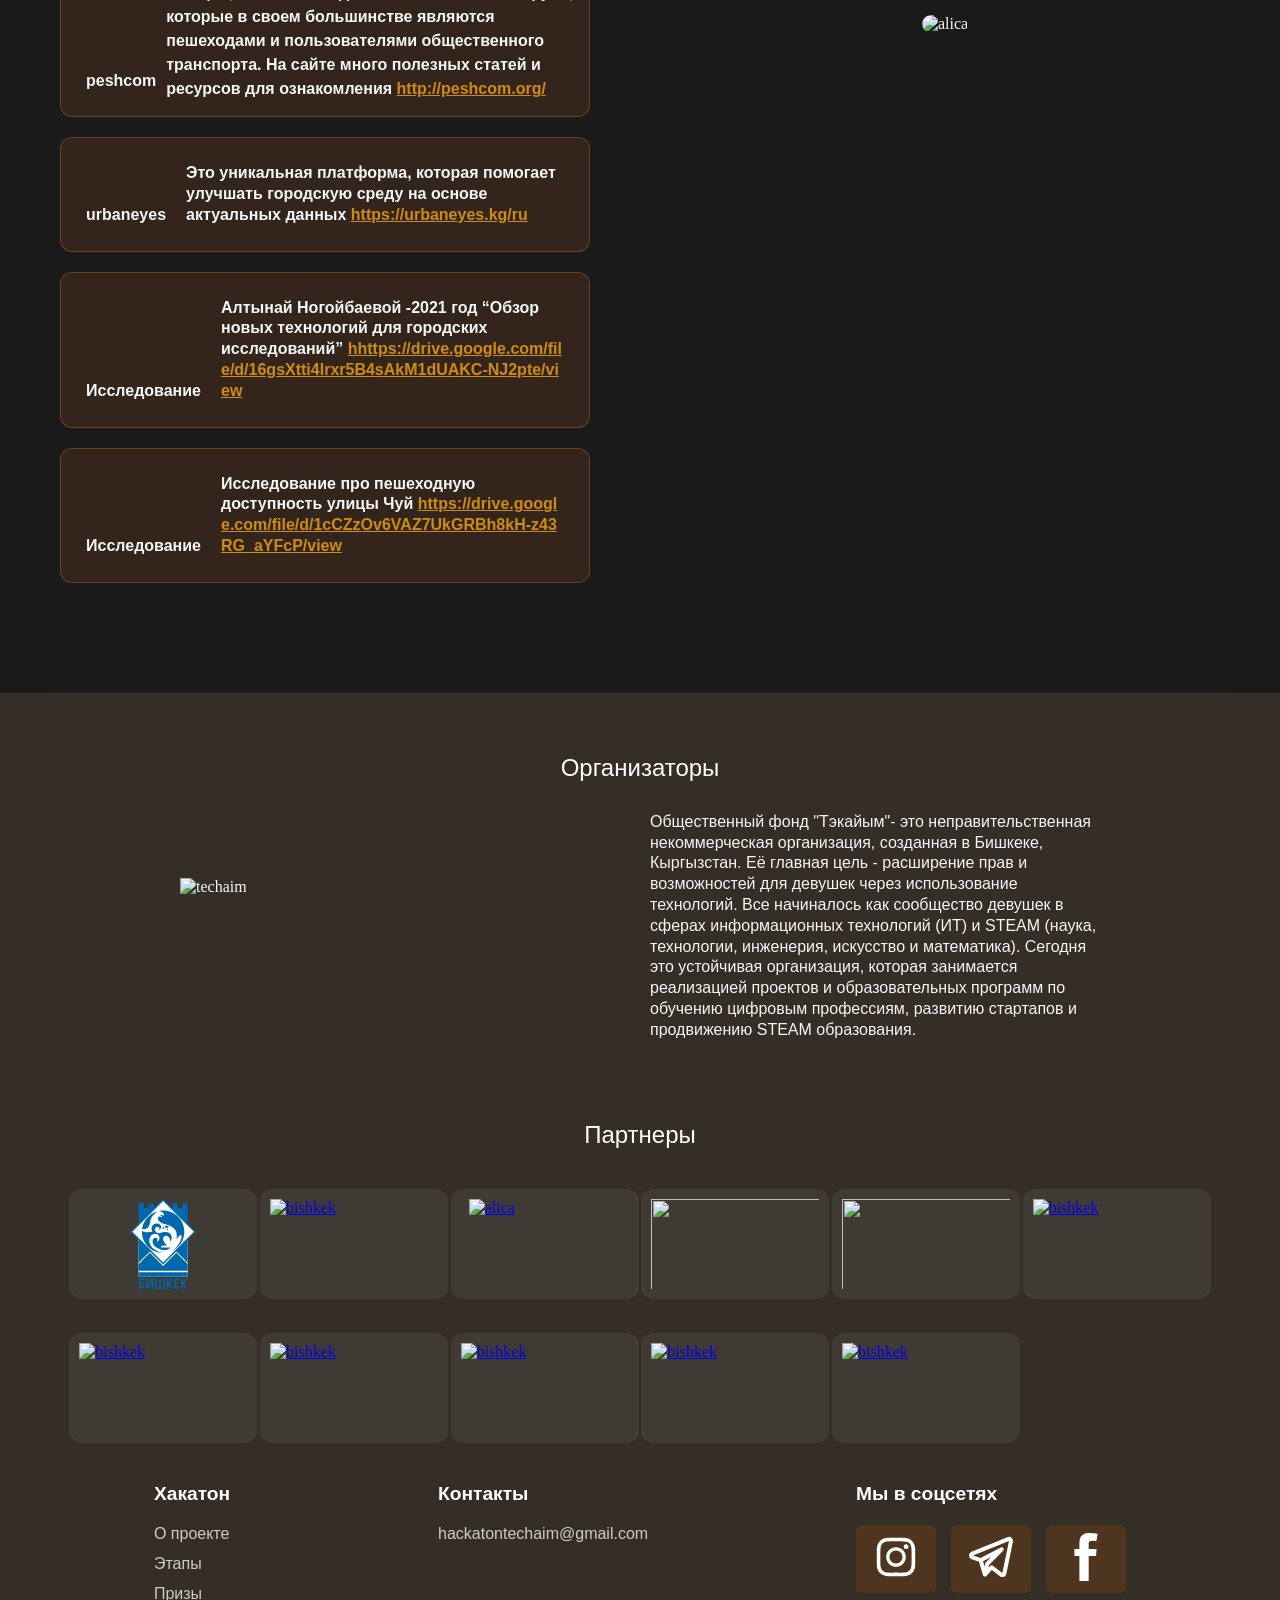
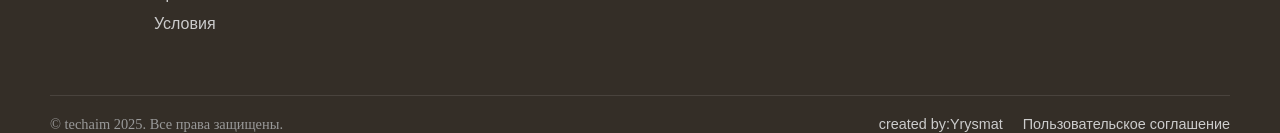
==== commit 1ff10674: "asasq" ====
--- a/index.html
+++ b/index.html
@@ -795,7 +795,13 @@
             class="footer__img"
             id="ligaa"
         /></a>
-            
+        <a href="https://salavatcg.com/" class="footer__link"
+        ><img
+          src="https://static.tildacdn.one/tild3162-6138-4564-b135-323638643262/Salavat_Events_Logo_.png" src="https://optim.tildacdn.one/tild3162-6138-4564-b135-323638643262/-/resize/210x/-/format/webp/Salavat_Events_Logo_.png.webp"
+          alt="bishkek"
+          class="footer__img"
+          id="ligaa"
+      /></a>
           </div>
         </div>
 
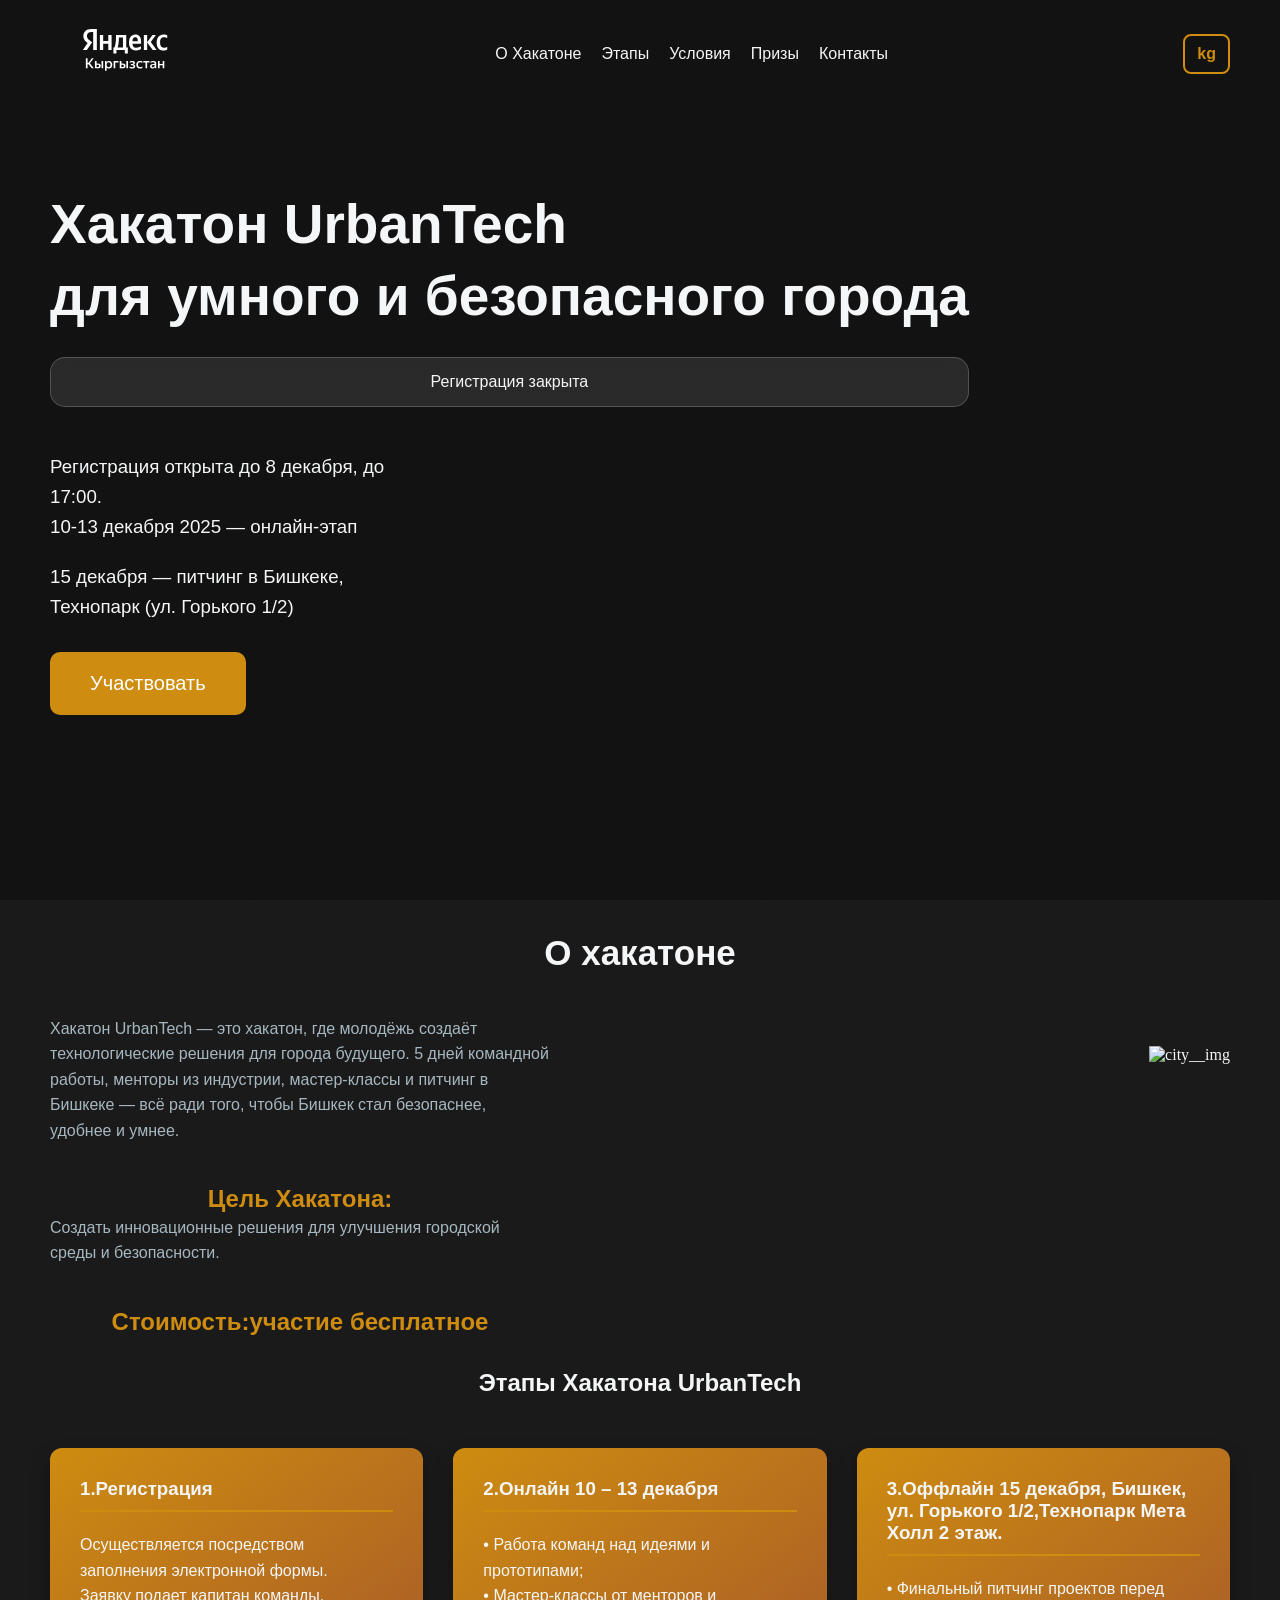
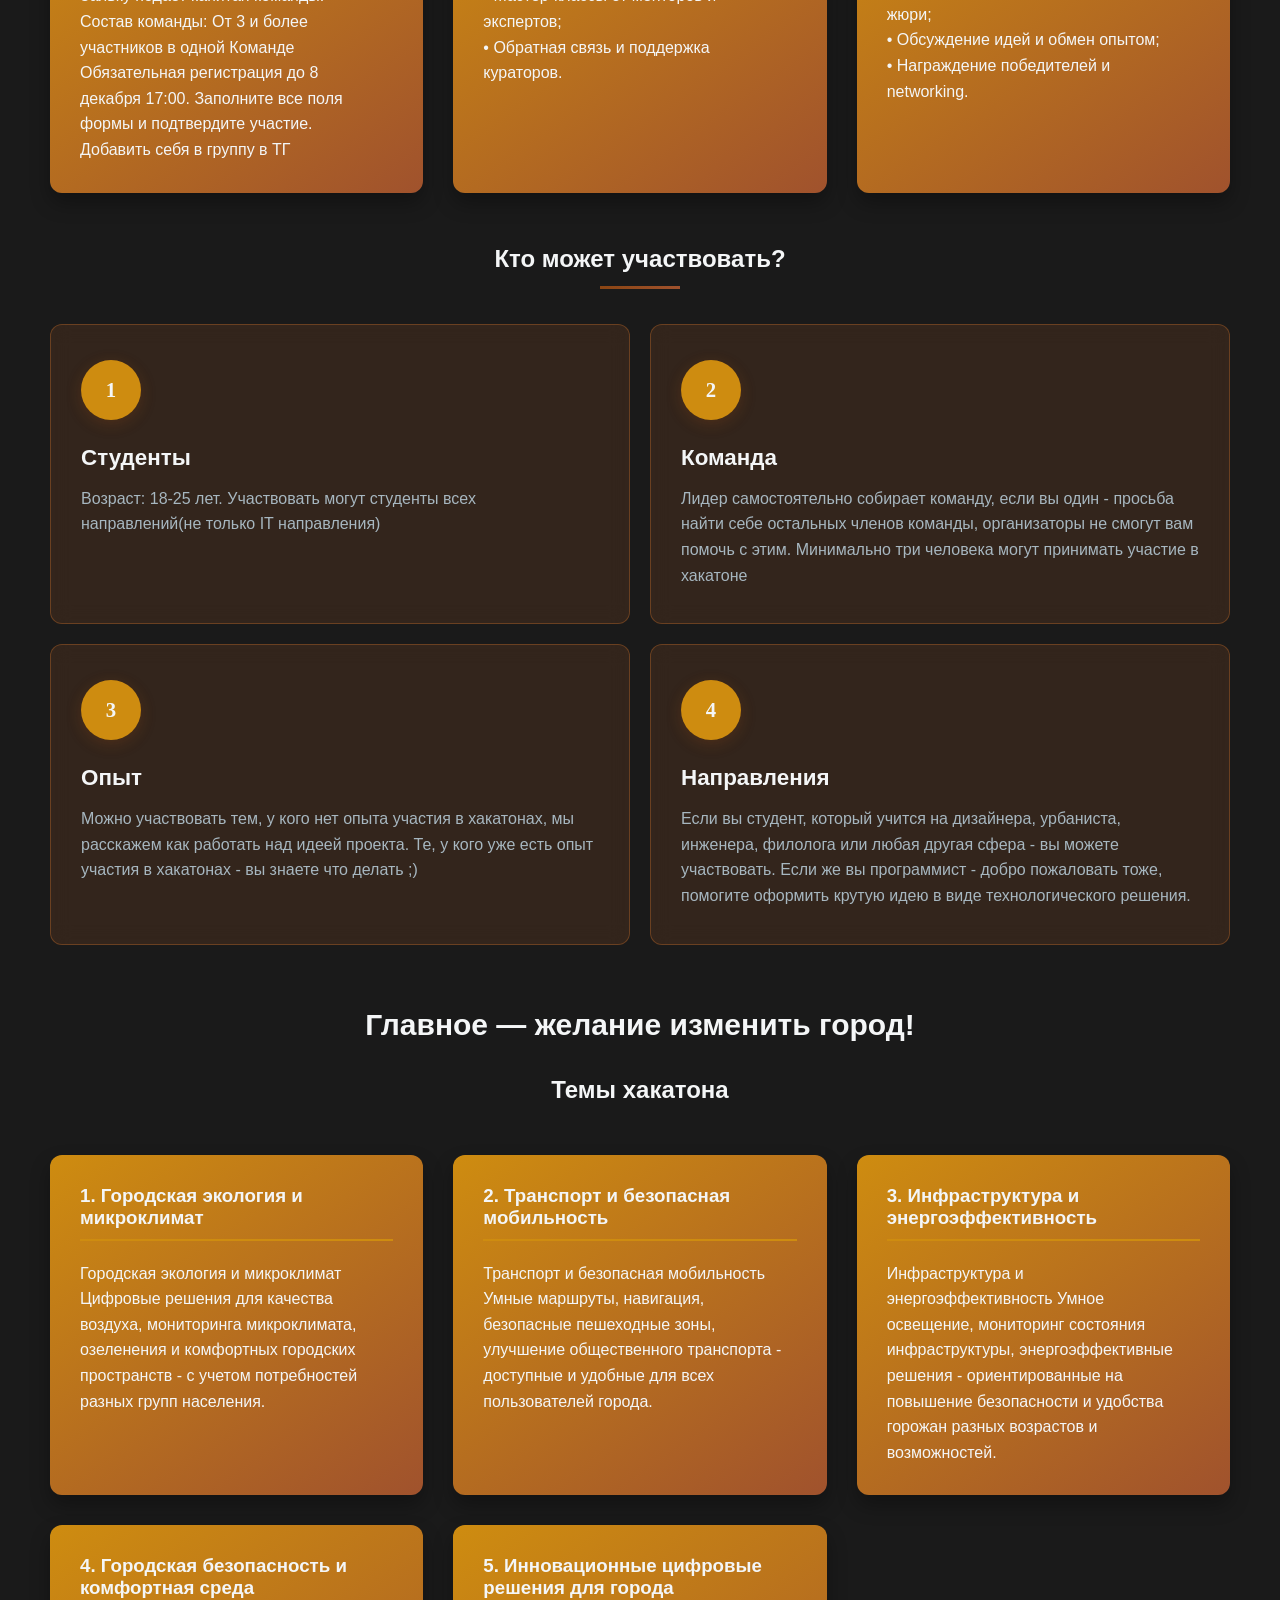
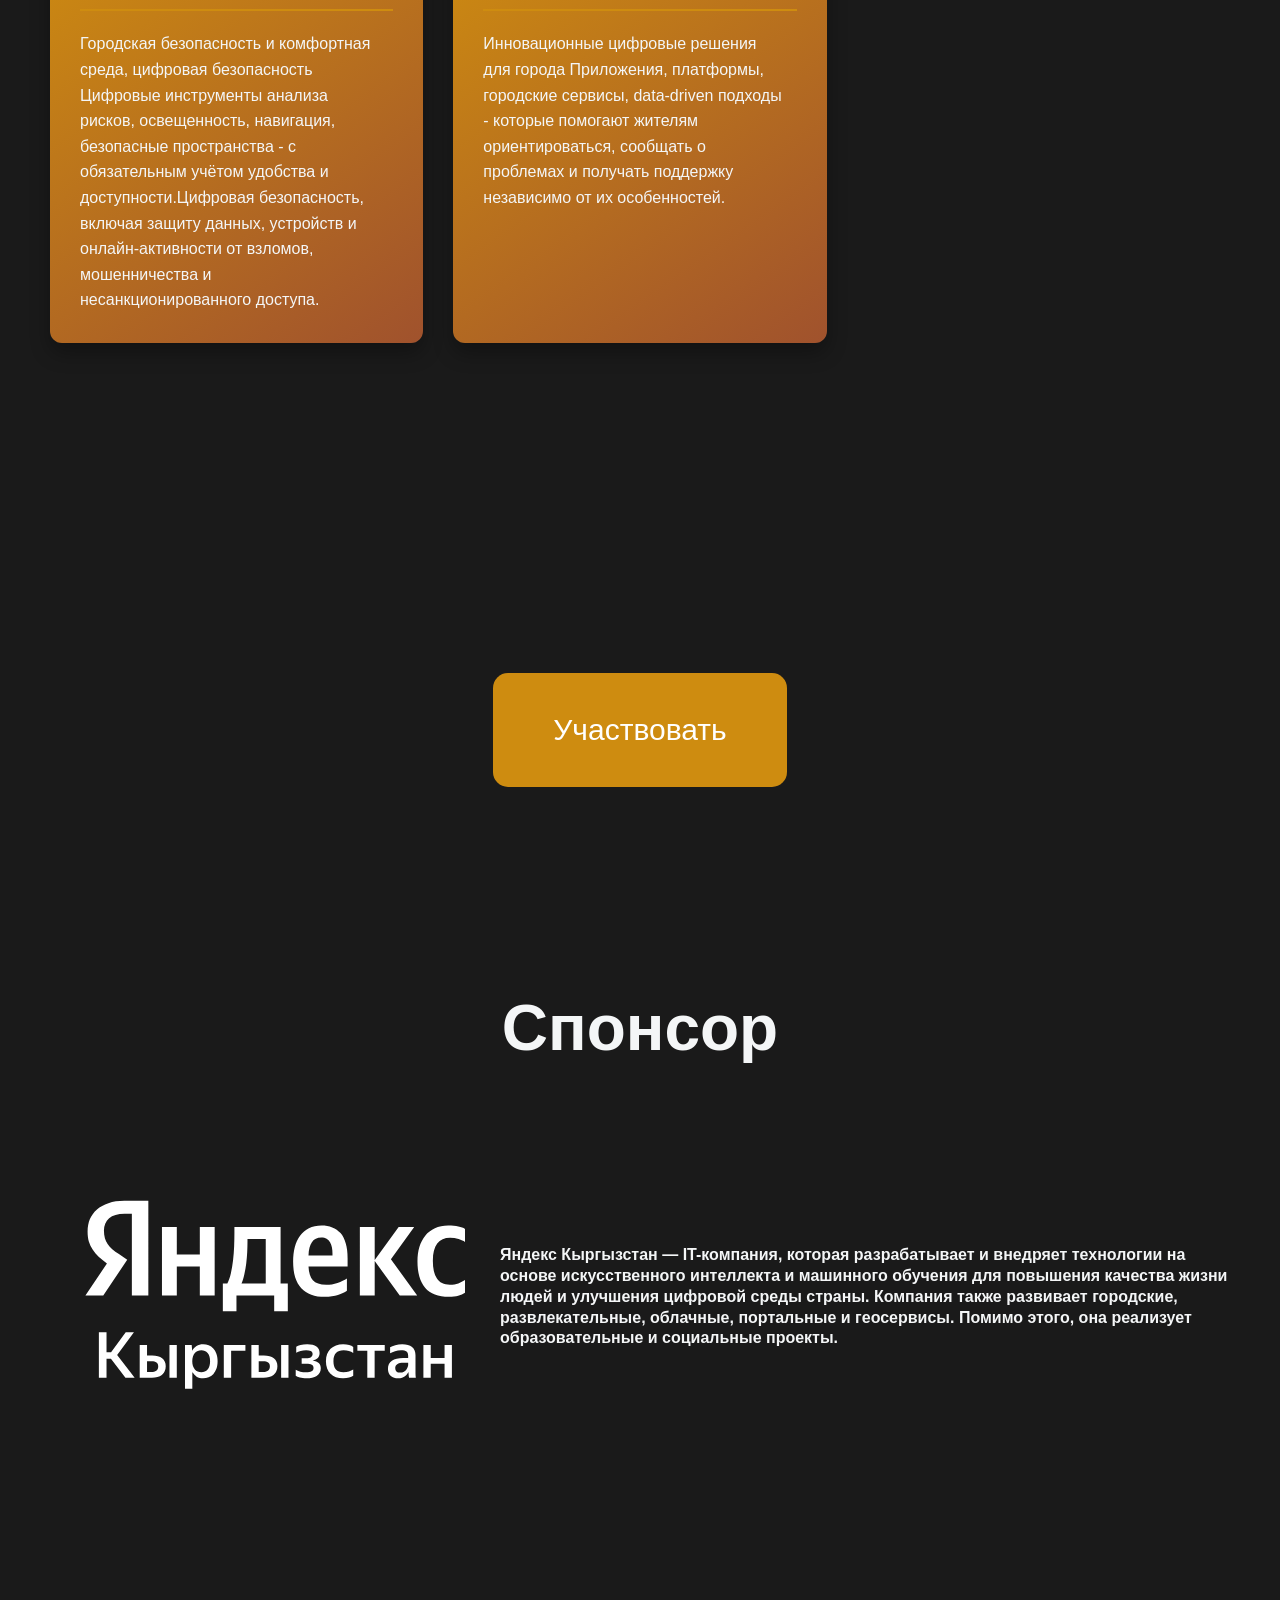
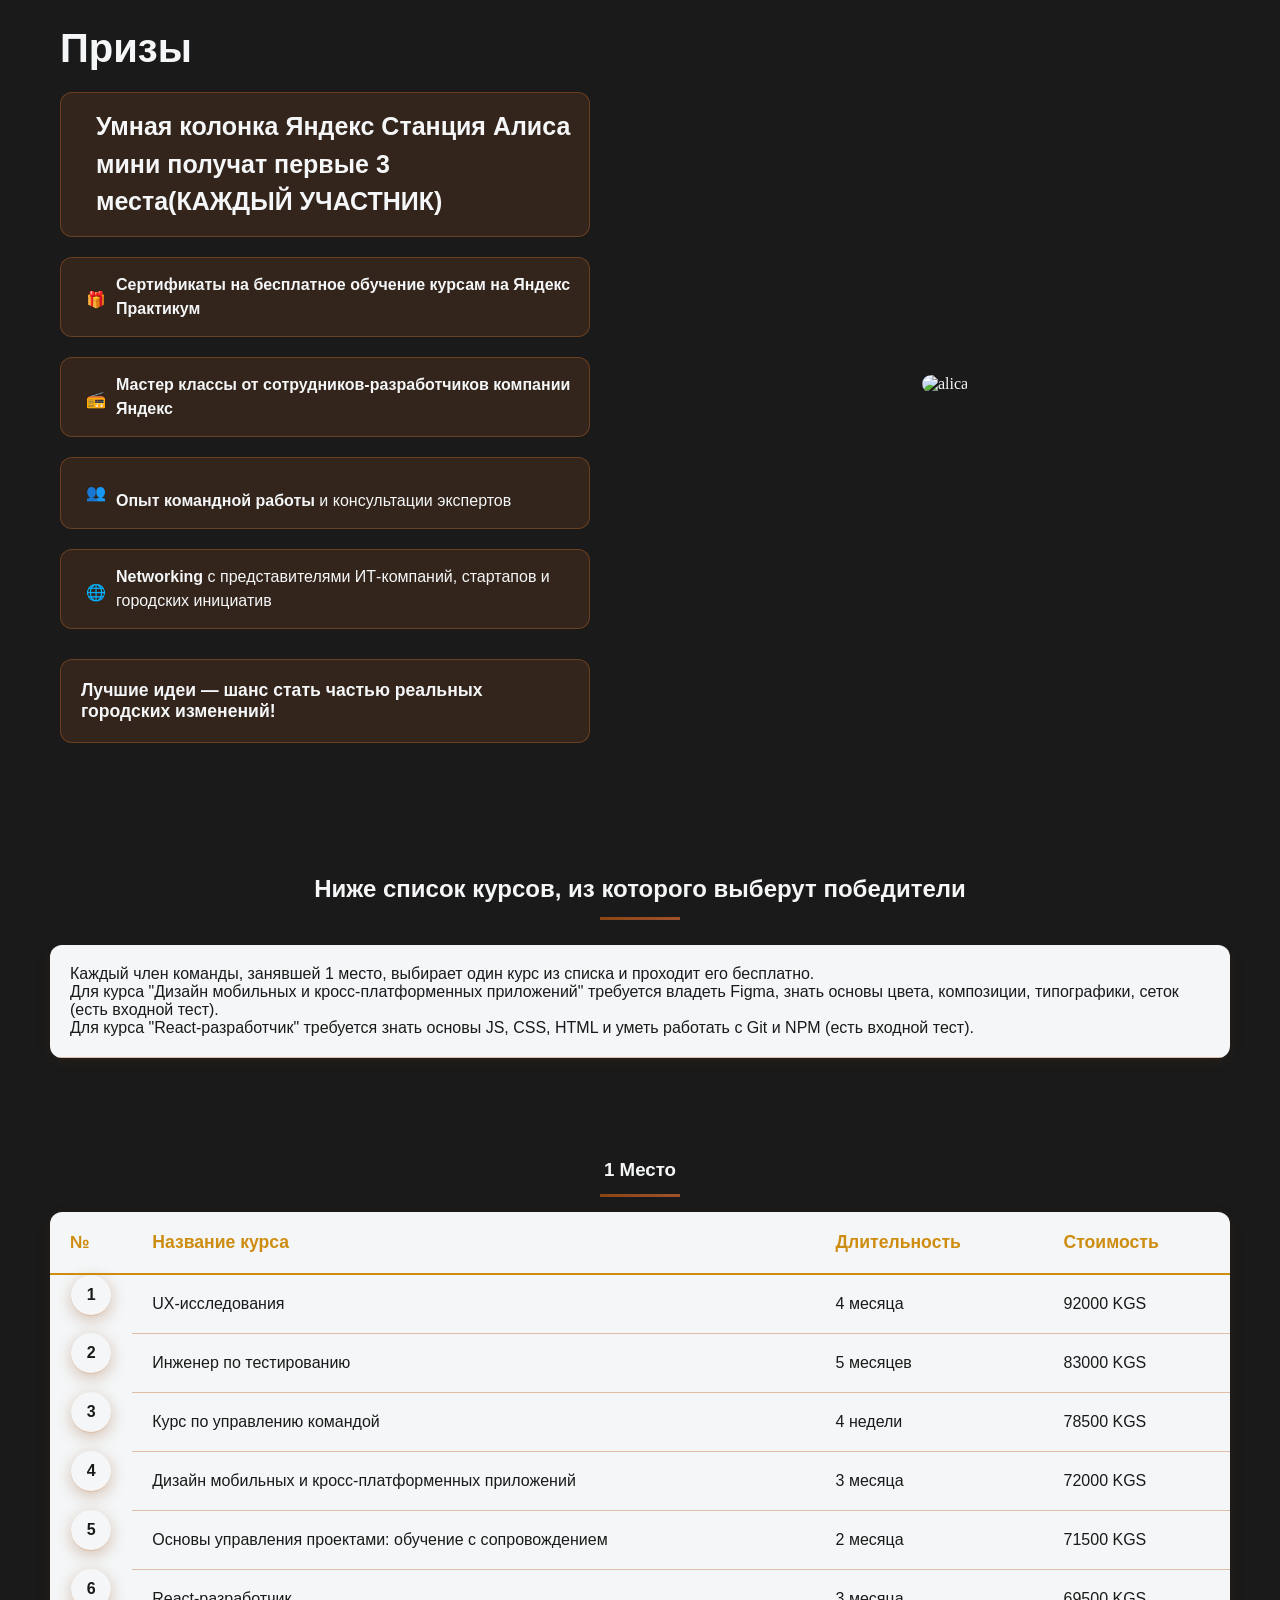
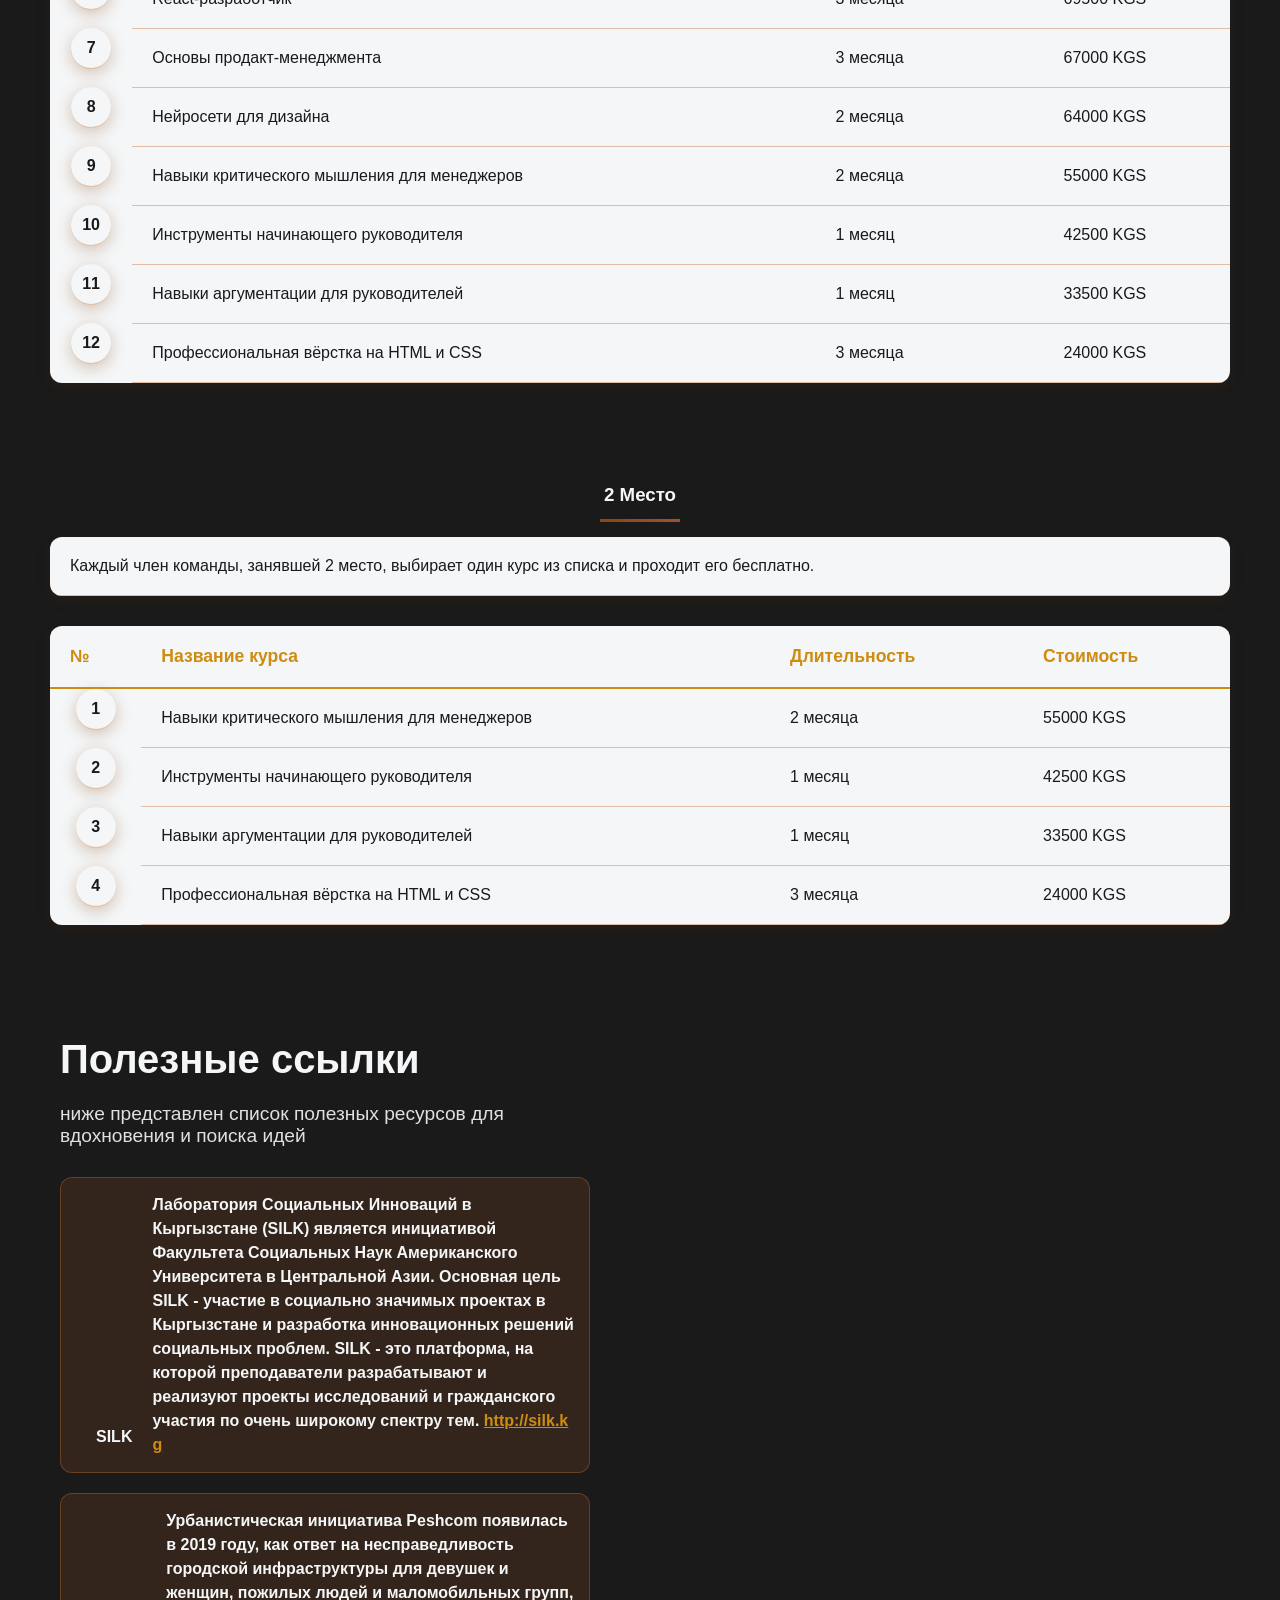
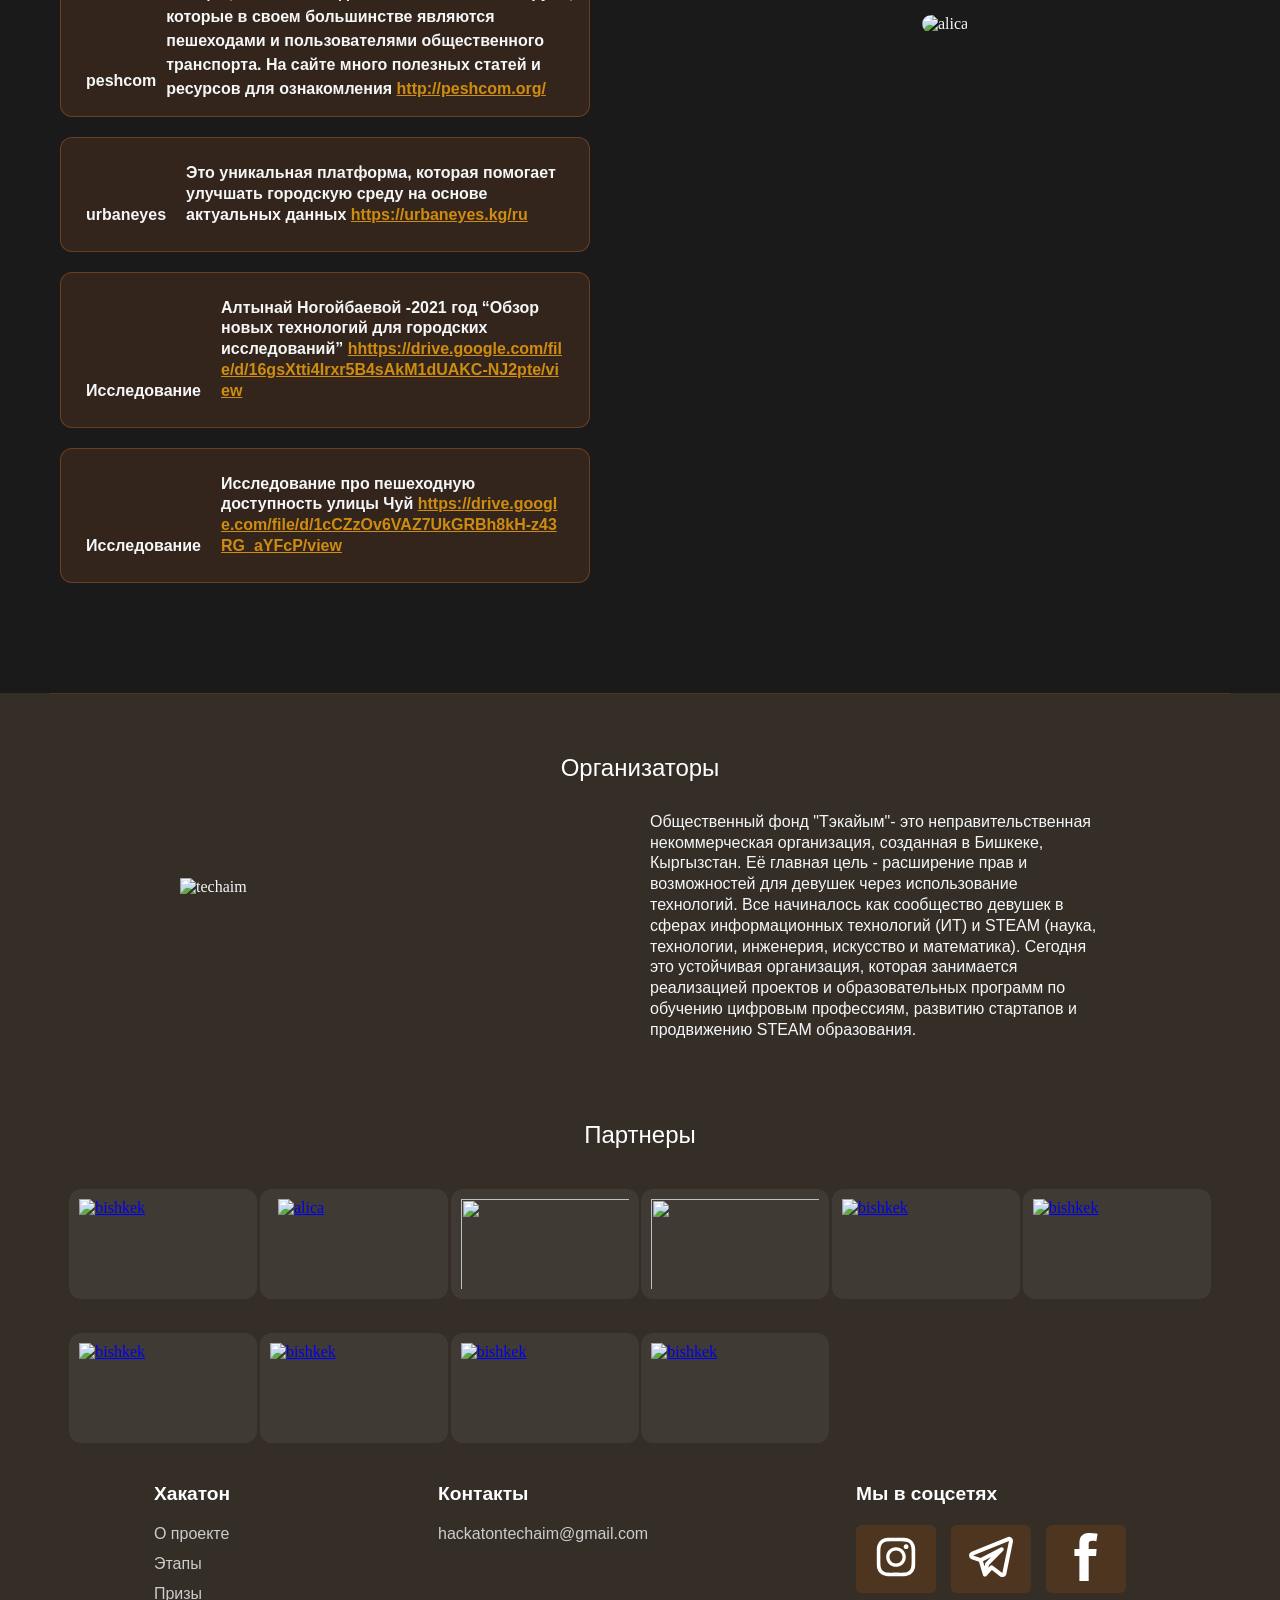
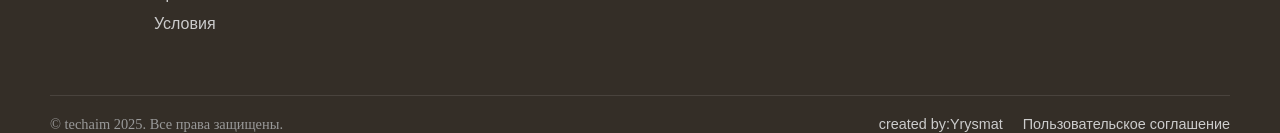
==== commit 52dbf03c: "asasqsk" ====
--- a/index.html
+++ b/index.html
@@ -737,12 +737,7 @@
           <div class="footer__orgainz"></div>
           <h2 class="footer__partners-title">Партнеры</h2>
           <div class="footer__imgage">
-            <a href="https://bishkek.gov.kg/ky" class="footer__link"
-              ><img
-                src="./img/Coat_of_arms_of_Bishkek_Kyrgyzstan.svg"
-                alt="bishkek"
-                class="footer__img"
-            /></a>
+            
             <a href="https://www.instagram.com/crdl_kg?igsh=M2d1M2U2dzAxeXR2" class="footer__link"
               ><img
                 src="https://i.ibb.co/Gv21nQ7B/image.png"
@@ -797,7 +792,7 @@
         /></a>
         <a href="https://salavatcg.com/" class="footer__link"
         ><img
-          src="https://static.tildacdn.one/tild3162-6138-4564-b135-323638643262/Salavat_Events_Logo_.png" src="https://optim.tildacdn.one/tild3162-6138-4564-b135-323638643262/-/resize/210x/-/format/webp/Salavat_Events_Logo_.png.webp"
+          src="https://i.ibb.co/gMpCpWLd/photo-5321024619718315123-y.jpg"
           alt="bishkek"
           class="footer__img"
           id="ligaa"
